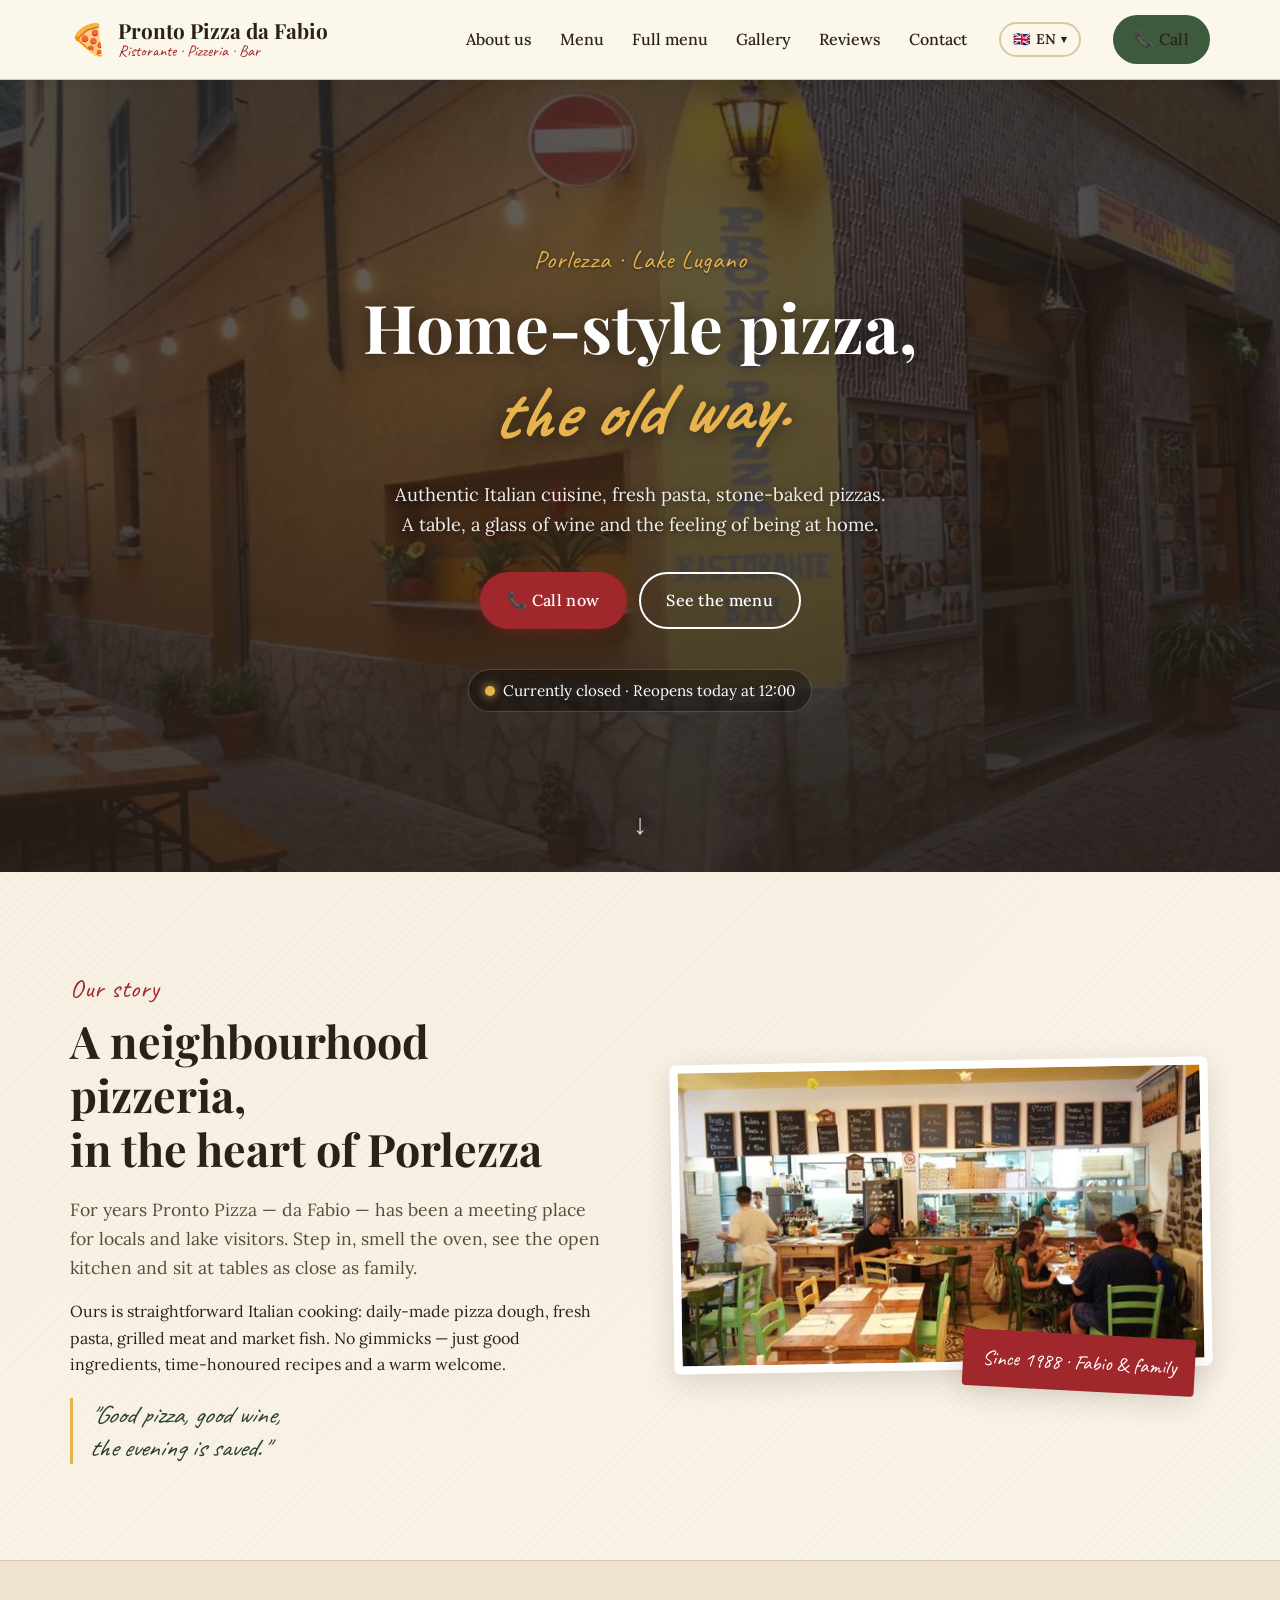
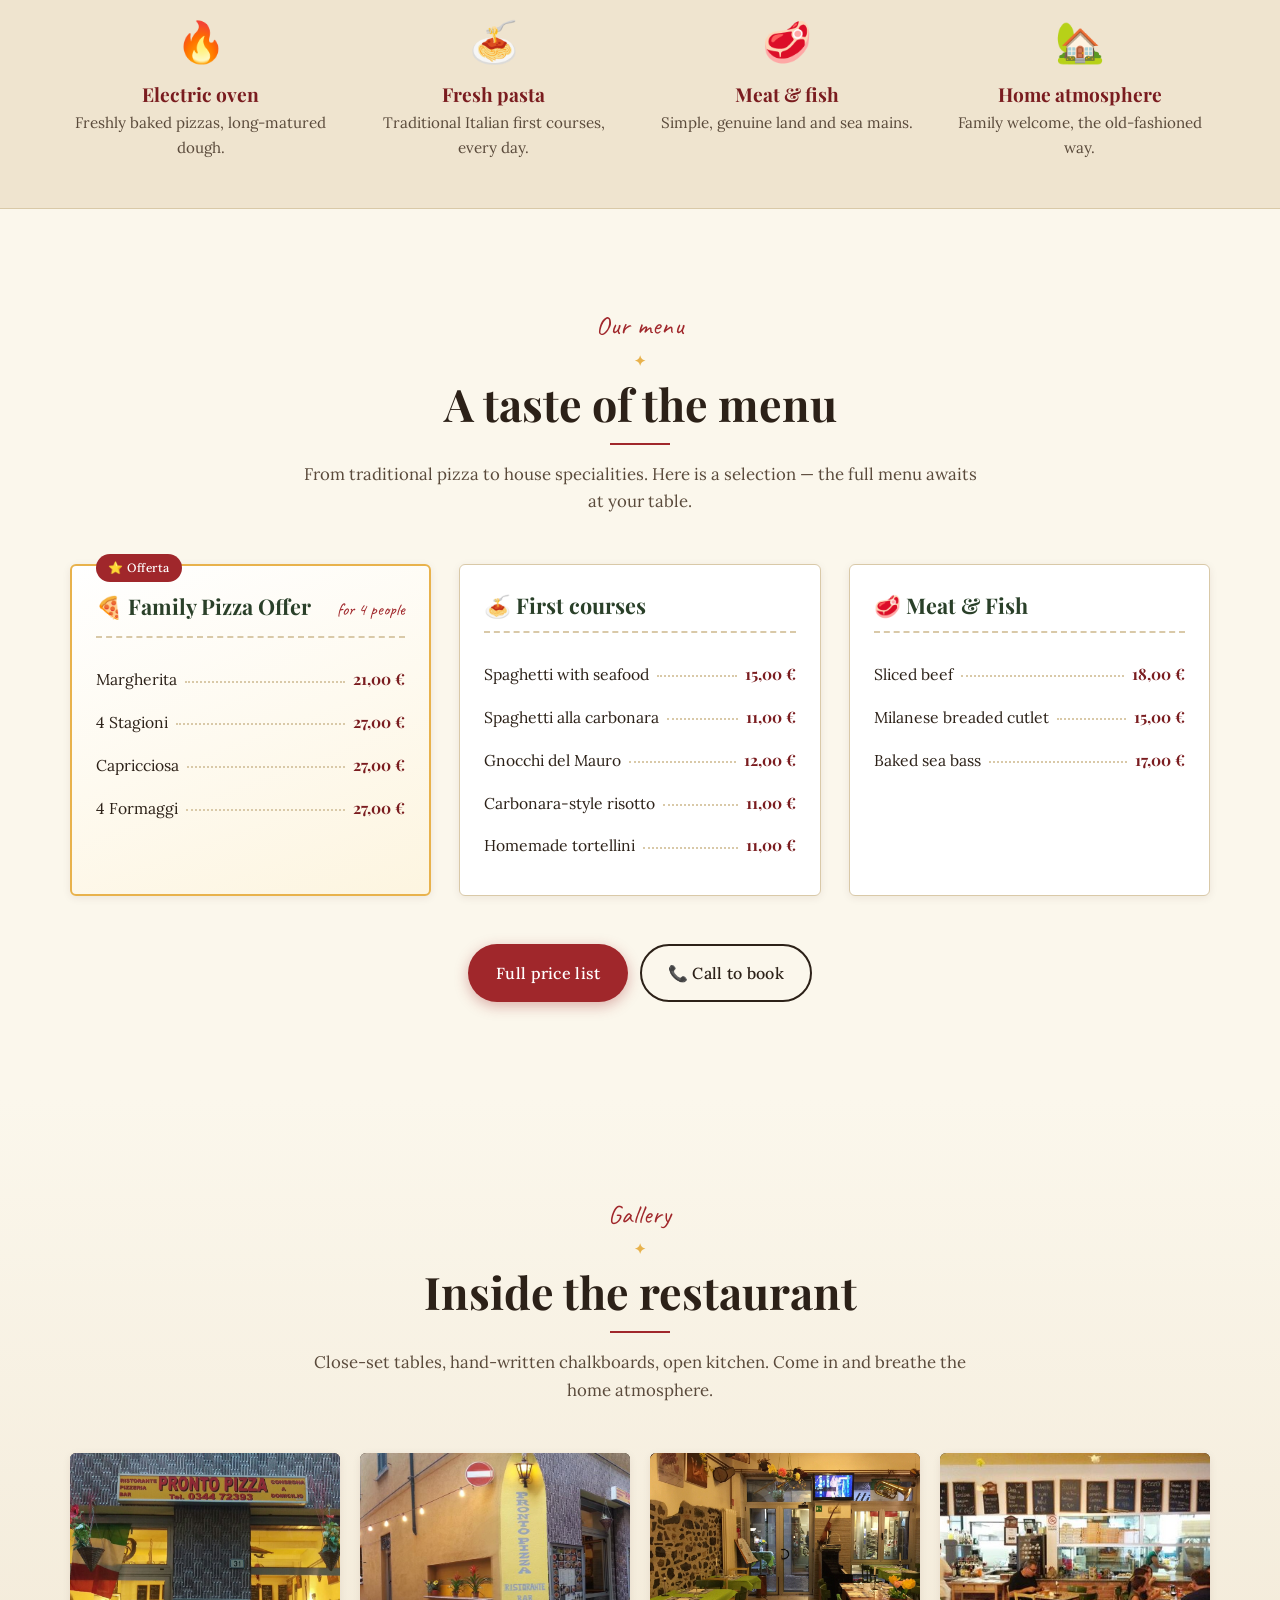
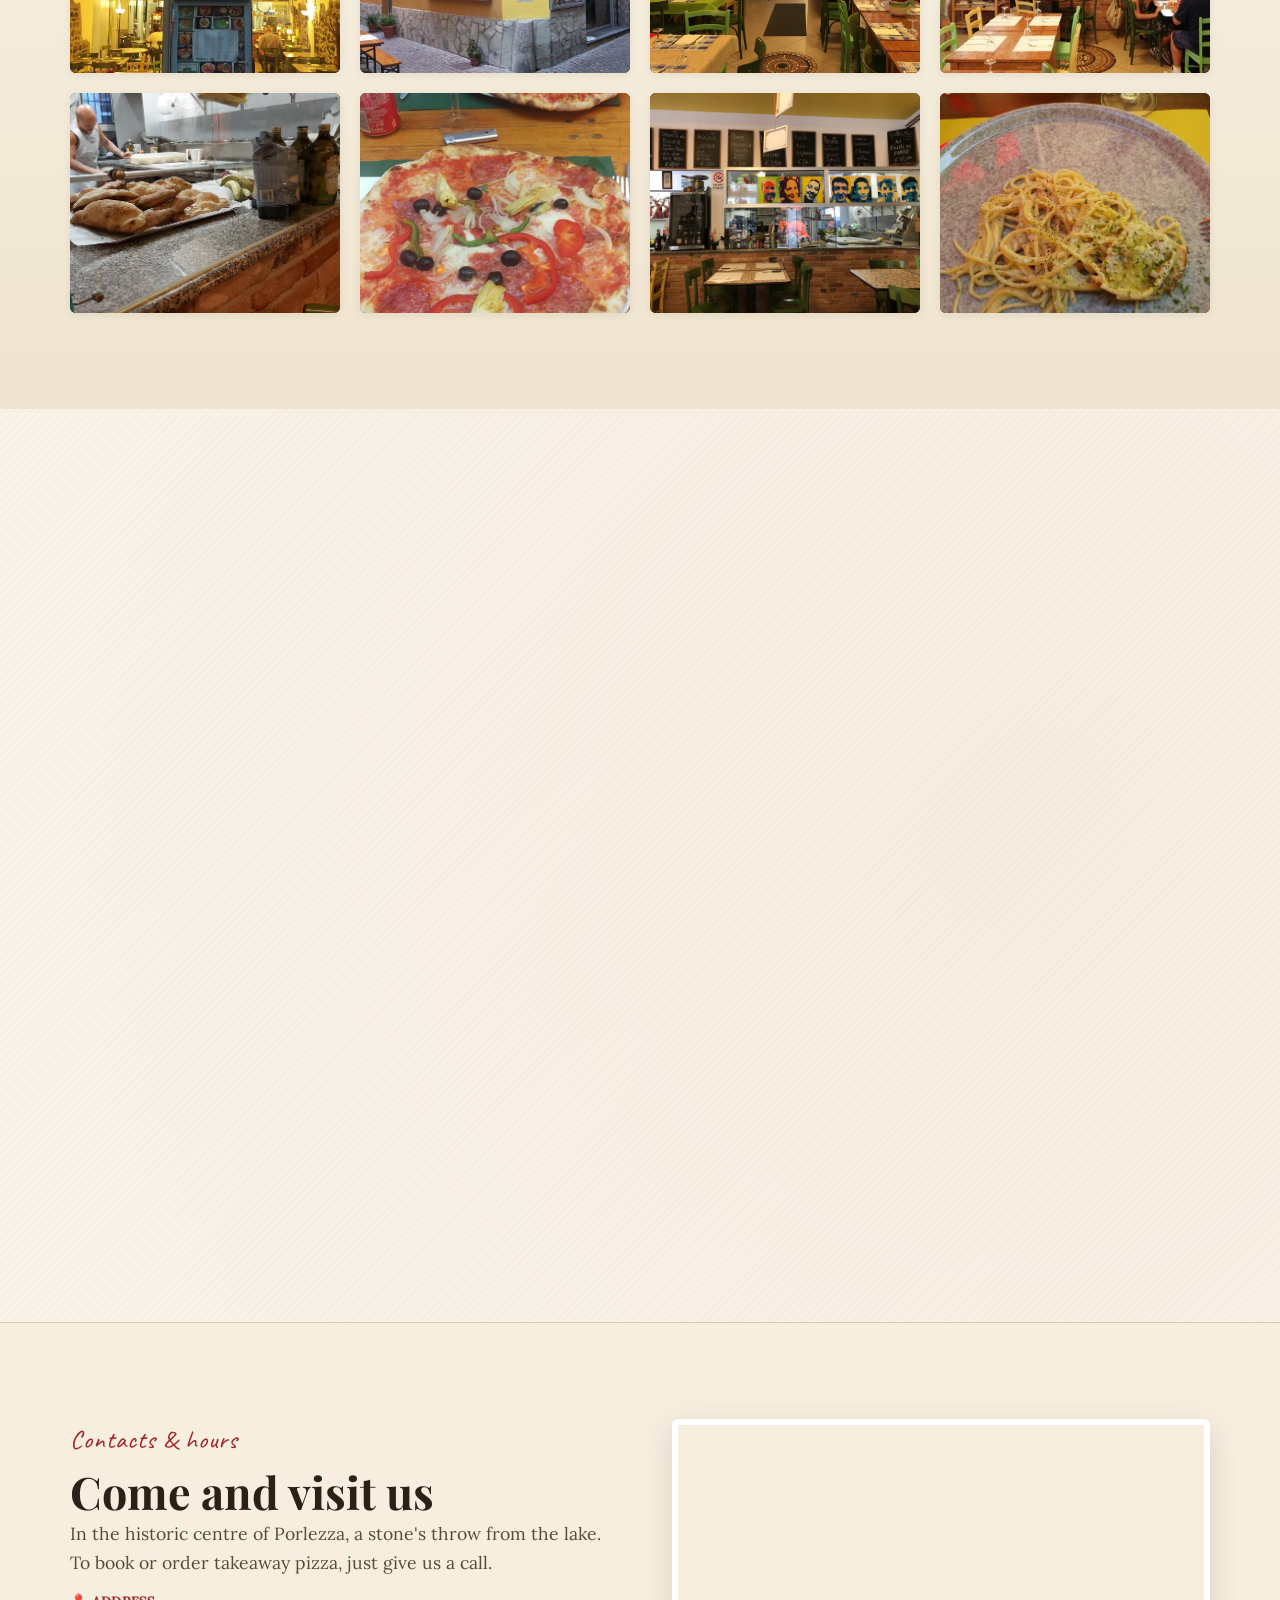
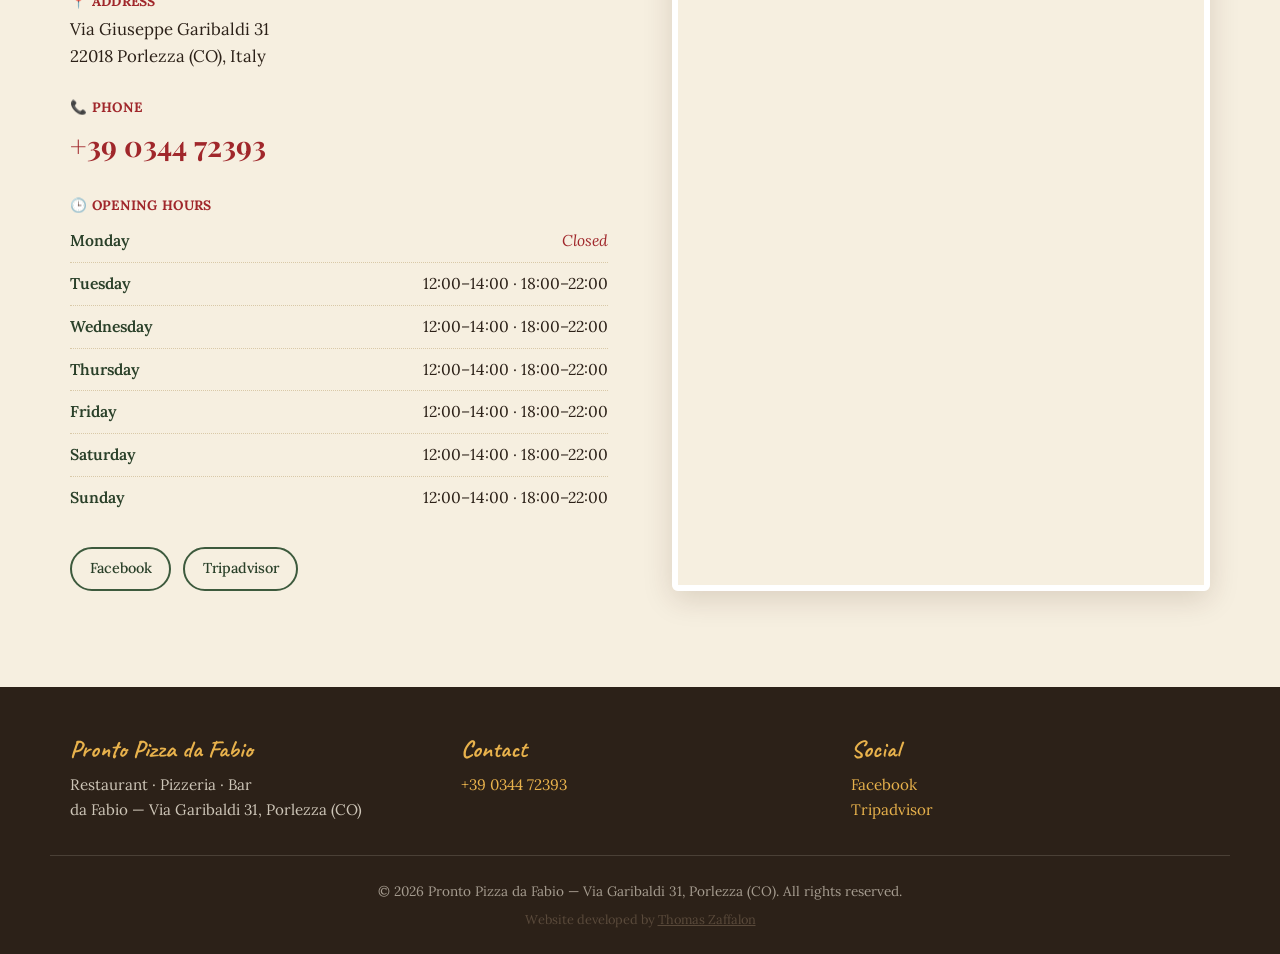
==== index.html @ 33176c9c "feat: traduzioni piatti nel preview menu della home Aggiunti data-i18n ai piatti del preview in inde" ====
<!DOCTYPE html>
<html lang="it">
<head>
    <meta charset="UTF-8">
    <meta name="viewport" content="width=device-width, initial-scale=1.0">
    <title>Pronto Pizza – Pizzeria Ristorante da Fabio | Porlezza (CO)</title>
    <meta name="description" content="Pronto Pizza a Porlezza (CO): pizzeria e ristorante italiano con pizze, pasta fresca, carne e pesce. Tradizione, sapore e un'accoglienza di casa. Chiama +39 0344 72393.">
    <meta name="keywords" content="pizzeria Porlezza, ristorante Porlezza, Pronto Pizza, pizzeria Como, pizza Porlezza, Pronto Pizza da Fabio">
    <meta name="robots" content="index, follow">
    <meta name="author" content="Pronto Pizza">

    <!-- Open Graph -->
    <meta property="og:title" content="Pronto Pizza – Pizzeria Ristorante a Porlezza">
    <meta property="og:description" content="Pizza, pasta fresca e cucina italiana autentica nel cuore di Porlezza, sul Lago di Lugano.">
    <meta property="og:image" content="https://tommyzaffa.github.io/prontopizza/img/og-image.jpg">
    <meta property="og:image:type" content="image/jpeg">
    <meta property="og:image:width" content="800">
    <meta property="og:image:height" content="800">
    <meta property="og:type" content="restaurant">
    <meta property="og:locale" content="it_IT">
    <meta property="og:url" content="https://tommyzaffa.github.io/prontopizza/">

    <!-- Fonts -->
    <link rel="preconnect" href="https://fonts.googleapis.com">
    <link rel="preconnect" href="https://fonts.gstatic.com" crossorigin>
    <link href="https://fonts.googleapis.com/css2?family=Playfair+Display:ital,wght@0,500;0,700;1,500&family=Caveat:wght@500;700&family=Lora:ital,wght@0,400;0,500;1,400&display=swap" rel="stylesheet">

    <!-- Stylesheet -->
    <link rel="stylesheet" href="css/style.css">

    <!-- Favicon -->
    <link rel="icon" type="image/png" sizes="32x32" href="img/favicon-32.png?v=2">
    <link rel="apple-touch-icon" sizes="180x180" href="img/favicon.png?v=2">

    <!-- Structured Data -->
    <script type="application/ld+json">
    {
        "@context": "https://schema.org",
        "@type": "Restaurant",
        "name": "Pronto Pizza da Fabio",
        "image": "img/esterno_1.jpg",
        "address": {
            "@type": "PostalAddress",
            "streetAddress": "Via Giuseppe Garibaldi 31",
            "addressLocality": "Porlezza",
            "addressRegion": "CO",
            "postalCode": "22018",
            "addressCountry": "IT"
        },
        "telephone": "+390344 72393",
        "servesCuisine": "Italiana, Pizzeria",
        "priceRange": "€€",
        "openingHours": [
            "Tu-Su 12:00-14:00",
            "Tu-Su 18:00-22:00"
        ]
    }
    </script>
</head>
<body>

<!-- Header -->
<header class="site-header" id="top">
    <div class="container header-inner">
        <a href="#" class="logo" aria-label="Pronto Pizza home" onclick="window.scrollTo({top:0,behavior:'smooth'});return false;">
            <span class="logo-mark">🍕</span>
            <span class="logo-text">
                <span class="logo-title">Pronto Pizza da Fabio</span>
                <span class="logo-sub">Ristorante · Pizzeria · Bar</span>
            </span>
        </a>

        <button class="nav-toggle" aria-label="Apri menu" aria-expanded="false" aria-controls="primary-nav">
            <span></span><span></span><span></span>
        </button>

        <nav class="primary-nav" id="primary-nav" aria-label="Navigazione principale">
            <ul>
                <li><a href="#chi-siamo" data-i18n="nav.about">Chi siamo</a></li>
                <li><a href="#menu" data-i18n="nav.menu">Menu</a></li>
                <li><a href="menu.html" data-i18n="nav.fullmenu">Listino completo</a></li>
                <li><a href="#galleria" data-i18n="nav.gallery">Galleria</a></li>
                <li><a href="#recensioni" data-i18n="nav.reviews">Recensioni</a></li>
                <li><a href="#contatti" data-i18n="nav.contact">Contatti</a></li>
            </ul>
            <div class="lang-switcher" data-lang-switcher>
                <button class="lang-btn" type="button" aria-haspopup="true" aria-expanded="false" aria-label="Lingua / Language">
                    <span class="lang-flag">🇮🇹</span><span class="lang-code">IT</span><span class="lang-caret">▾</span>
                </button>
                <ul class="lang-menu" role="menu">
                    <li><button type="button" data-lang="it" role="menuitem">🇮🇹 Italiano</button></li>
                    <li><button type="button" data-lang="en" role="menuitem">🇬🇧 English</button></li>
                    <li><button type="button" data-lang="de" role="menuitem">🇩🇪 Deutsch</button></li>
                    <li><button type="button" data-lang="fr" role="menuitem">🇫🇷 Français</button></li>
                </ul>
            </div>
            <a href="tel:+39034472393" class="btn btn-call nav-call"><span aria-hidden="true">📞 </span><span data-i18n="nav.call">Chiama</span></a>
        </nav>
    </div>
</header>

<!-- Hero -->
<section class="hero" aria-label="Benvenuti">
    <div class="hero-bg" role="img" aria-label="Esterno della pizzeria Pronto Pizza a Porlezza"></div>
    <div class="hero-overlay"></div>
    <div class="container hero-content">
        <p class="eyebrow" data-i18n="hero.eyebrow">Porlezza · Lago di Lugano</p>
        <h1 data-i18n-html="hero.title">La pizza di casa,<br><em>come una volta.</em></h1>
        <p class="hero-claim" data-i18n-html="hero.claim">Cucina italiana autentica, pasta fresca, pizze cotte al momento.<br>Un tavolo, un bicchiere di vino e la sensazione di essere a casa.</p>
        <div class="hero-cta">
            <a href="tel:+39034472393" class="btn btn-primary"><span aria-hidden="true">📞 </span><span data-i18n="hero.cta_call">Chiama ora</span></a>
            <a href="#menu" class="btn btn-ghost" data-i18n="hero.cta_menu">Scopri il menu</a>
        </div>
        <p class="hero-hours"><span class="dot"></span> <span data-i18n="status.open_today">Aperto oggi 12:00–14:00 · 18:00–22:00</span></p>
    </div>
    <a href="#chi-siamo" class="scroll-down" aria-label="Scorri verso il basso">↓</a>
</section>

<!-- Chi siamo -->
<section class="section about" id="chi-siamo">
    <div class="container about-grid">
        <div class="about-text">
            <p class="eyebrow" data-i18n="about.eyebrow">La nostra storia</p>
            <h2 data-i18n-html="about.title">Una pizzeria di paese,<br>nel cuore di Porlezza</h2>
            <p class="lead" data-i18n="about.lead">Da anni Pronto Pizza — da Fabio — è un punto di ritrovo per chi vive a Porlezza e per chi è di passaggio sul lago. Entri, senti il profumo del forno, vedi la cucina a vista e ti siedi ai tavoli vicini come in una casa di famiglia.</p>
            <p data-i18n="about.text">La nostra è cucina italiana schietta: pizze con impasto lavorato ogni giorno, pasta fresca, carne alla griglia, pesce del mercato. Niente effetti speciali, solo ingredienti buoni, ricette di sempre e l'accoglienza di chi ti conosce.</p>
            <p class="handwritten" data-i18n-html="about.quote">“Buona pizza, buon vino,<br>e la serata è salva.”</p>
        </div>
        <div class="about-image">
            <img src="img/interno_1.jpg" alt="Sala interna di Pronto Pizza con tavoli, quadri alle pareti e atmosfera familiare" loading="lazy">
            <div class="image-badge" data-i18n="about.badge">Dal 1988 · Fabio & famiglia</div>
        </div>
    </div>
</section>

<!-- Specialità -->
<section class="section features">
    <div class="container">
        <div class="features-grid">
            <div class="feature">
                <div class="feature-icon">🔥</div>
                <h3 data-i18n="feat.1.title">Forno elettrico</h3>
                <p data-i18n="feat.1.text">Pizze cotte al momento, impasto maturato a lungo.</p>
            </div>
            <div class="feature">
                <div class="feature-icon">🍝</div>
                <h3 data-i18n="feat.2.title">Pasta fresca</h3>
                <p data-i18n="feat.2.text">Primi piatti della tradizione italiana, ogni giorno.</p>
            </div>
            <div class="feature">
                <div class="feature-icon">🥩</div>
                <h3 data-i18n="feat.3.title">Carne & pesce</h3>
                <p data-i18n="feat.3.text">Secondi di terra e di mare, semplici e genuini.</p>
            </div>
            <div class="feature">
                <div class="feature-icon">🏡</div>
                <h3 data-i18n="feat.4.title">Aria di casa</h3>
                <p data-i18n="feat.4.text">Accoglienza familiare, come una volta.</p>
            </div>
        </div>
    </div>
</section>

<!-- Menu preview -->
<section class="section menu-section" id="menu">
    <div class="container">
        <div class="section-head">
            <p class="eyebrow" data-i18n="preview.eyebrow">Il nostro menu</p>
            <h2 data-i18n="preview.title">Un assaggio del listino</h2>
            <p class="section-sub" data-i18n="preview.sub">Dalla pizza tradizionale alle specialità della casa. Ecco una selezione — il listino completo ti aspetta al tavolo.</p>
        </div>

        <div class="menu-grid">

            <!-- Pizza Famiglia -->
            <article class="menu-card menu-card--highlight">
                <header class="menu-card-head">
                    <h3><span aria-hidden="true">🍕 </span><span data-i18n="cat.family">Offerta Pizza Famiglia</span></h3>
                    <span class="menu-tag" data-i18n="cat.family_tag">per 4 persone</span>
                </header>
                <ul class="menu-list">
                    <li><span class="dish">Margherita</span><span class="dots"></span><span class="price">21,00 €</span></li>
                    <li><span class="dish">4 Stagioni</span><span class="dots"></span><span class="price">27,00 €</span></li>
                    <li><span class="dish">Capricciosa</span><span class="dots"></span><span class="price">27,00 €</span></li>
                    <li><span class="dish">4 Formaggi</span><span class="dots"></span><span class="price">27,00 €</span></li>
                </ul>
            </article>

            <!-- Primi -->
            <article class="menu-card">
                <header class="menu-card-head">
                    <h3><span aria-hidden="true">🍝 </span><span data-i18n="cat.primi">Primi piatti</span></h3>
                </header>
                <ul class="menu-list">
                    <li><span class="dish" data-i18n="dish.spaghettimore">Spaghetti al mare</span><span class="dots"></span><span class="price">15,00 €</span></li>
                    <li><span class="dish" data-i18n="dish.spaghetticarbo">Spaghetti alla carbonara</span><span class="dots"></span><span class="price">11,00 €</span></li>
                    <li><span class="dish">Gnocchi del Mauro</span><span class="dots"></span><span class="price">12,00 €</span></li>
                    <li><span class="dish" data-i18n="dish.risottocarbonara">Risotto alla Carbonara's</span><span class="dots"></span><span class="price">11,00 €</span></li>
                    <li><span class="dish" data-i18n="dish.tortellini">Tortellini Fatti in Casa</span><span class="dots"></span><span class="price">11,00 €</span></li>
                </ul>
            </article>

            <!-- Carne & Pesce -->
            <article class="menu-card">
                <header class="menu-card-head">
                    <h3><span aria-hidden="true">🥩 </span><span data-i18n="cat.carne">Carne & Pesce</span></h3>
                </header>
                <ul class="menu-list">
                    <li><span class="dish" data-i18n="dish.tagliatasimple">Tagliata di manzo</span><span class="dots"></span><span class="price">18,00 €</span></li>
                    <li><span class="dish" data-i18n="dish.cotoletta">Cotoletta alla milanese</span><span class="dots"></span><span class="price">15,00 €</span></li>
                    <li><span class="dish" data-i18n="dish.branzino">Branzino al forno</span><span class="dots"></span><span class="price">17,00 €</span></li>
                </ul>
            </article>

        </div>

        <div class="menu-cta">
            <a href="menu.html" class="btn btn-primary" data-i18n="preview.full_btn">Vedi il listino completo</a>
            <a href="tel:+39034472393" class="btn btn-ghost"><span aria-hidden="true">📞 </span><span data-i18n="preview.call_btn">Chiama per prenotare</span></a>
        </div>
    </div>
</section>

<!-- Galleria -->
<section class="section gallery" id="galleria">
    <div class="container">
        <div class="section-head">
            <p class="eyebrow" data-i18n="gallery.eyebrow">Galleria</p>
            <h2 data-i18n="gallery.title">Dentro il locale</h2>
            <p class="section-sub" data-i18n="gallery.sub">Tavoli ravvicinati, lavagne scritte a mano, cucina a vista. Entra e respira l'aria di casa.</p>
        </div>

        <div class="gallery-grid gallery-grid--four">
            <a href="img/pronto-pizza.jpg" class="gallery-item" data-caption="La facciata del locale in Via Garibaldi">
                <img src="img/pronto-pizza.jpg" alt="Facciata di Pronto Pizza con insegna e bandiera italiana" loading="lazy">
            </a>
            <a href="img/esterno_1.jpg" class="gallery-item" data-caption="L'esterno del locale a Porlezza">
                <img src="img/esterno_1.jpg" alt="Esterno di Pronto Pizza a Porlezza" loading="lazy">
            </a>
            <a href="img/photo0jpg.jpg" class="gallery-item" data-caption="La sala con le pareti in pietra">
                <img src="img/photo0jpg.jpg" alt="Sala interna con pareti in pietra e tavoli" loading="lazy">
            </a>
            <a href="img/interno_1.jpg" class="gallery-item" data-caption="Il ristorante nel vivo della serata">
                <img src="img/interno_1.jpg" alt="Il ristorante nel vivo della serata" loading="lazy">
            </a>
            <a href="img/caption.jpg" class="gallery-item" data-caption="La cucina a vista e i calzoni appena sfornati">
                <img src="img/caption.jpg" alt="Calzoni appena sfornati in cucina" loading="lazy">
            </a>
            <a href="img/pronto-pizza-3.jpg" class="gallery-item" data-caption="Le nostre pizze cotte al momento">
                <img src="img/pronto-pizza-3.jpg" alt="Due pizze al tavolo" loading="lazy">
            </a>
            <a href="img/interno_2.jpg" class="gallery-item" data-caption="Ambiente familiare">
                <img src="img/interno_2.jpg" alt="Dettaglio dell'ambiente familiare" loading="lazy">
            </a>
            <a href="img/pronto-pizza-2.jpg" class="gallery-item" data-caption="Pasta fresca fatta in casa">
                <img src="img/pronto-pizza-2.jpg" alt="Piatto di pasta fatta in casa" loading="lazy">
            </a>
        </div>
    </div>
</section>

<!-- Recensioni -->
<section class="section reviews" id="recensioni">
    <div class="container">
        <div class="section-head">
            <p class="eyebrow">Tripadvisor</p>
            <h2 data-i18n="reviews.title">Quello che i clienti dicono di noi</h2>
            <p class="section-sub" data-i18n="reviews.sub">Leggi le recensioni di chi ci ha già visitato.</p>
        </div>

        <div class="reviews-score">
            <div class="reviews-score__badge">
                <span>3,7</span>
                <span>/&nbsp;5</span>
            </div>
            <div>
                <div class="reviews-score__stars">★★★★☆</div>
                <p class="reviews-score__label" data-i18n="reviews.rating_label">Media su Tripadvisor · 182 recensioni</p>
            </div>
        </div>

        <div class="reviews-grid">
            <div class="review-card">
                <div class="review-card__stars">★★★★★</div>
                <p class="review-card__text" data-i18n="review.1.text">"We recently tried some pizza in the area and it was one of the best we've had. The service was excellent, prices were reasonable, and the food was delicious."</p>
                <div class="review-card__meta">
                    <strong>Katarzyna</strong>
                    <span data-i18n="review.1.origin">Londra, Regno Unito · giugno 2024</span>
                </div>
            </div>
            <div class="review-card">
                <div class="review-card__stars">★★★★★</div>
                <p class="review-card__text" data-i18n="review.2.text">"Pizza eccellente specialmente la Ceresio. Fabio e moglie molto gentili. Buoni anche le altre vivande. Consiglio la bottiglia di Prosecco servito freddo. Dopopranzo Fabio suona il piano e canta. Prezzi molto contenuti."</p>
                <div class="review-card__meta">
                    <strong>Tania P.</strong>
                    <span data-i18n="review.2.origin">novembre 2022</span>
                </div>
            </div>
            <div class="review-card">
                <div class="review-card__stars">★★★★★</div>
                <p class="review-card__text" data-i18n="review.3.text">"In questo locale artistico, con strumenti appesi, pianoforte e quadri, si respira un'aria familiare. Focacce squisite, croccanti e ingredienti freschi. Ottima cottura. Esperienza assolutamente da rifare."</p>
                <div class="review-card__meta">
                    <strong>Stefano M.</strong>
                    <span data-i18n="review.3.origin">ottobre 2022</span>
                </div>
            </div>
        </div>

        <div class="reviews-cta">
            <a href="https://it.tripadvisor.ch/Restaurant_Review-g1077989-d3739338-Reviews-Ristorante_Pronto_Pizza_Da_Fabio-Porlezza_Province_of_Como_Lombardy.html" target="_blank" rel="noopener" class="btn btn-ghost" data-i18n="reviews.cta">Leggi tutte le recensioni su Tripadvisor</a>
        </div>
    </div>
</section>

<!-- Contatti -->
<section class="section contact" id="contatti">
    <div class="container contact-grid">
        <div class="contact-info">
            <p class="eyebrow" data-i18n="contact.eyebrow">Contatti & orari</p>
            <h2 data-i18n="contact.title">Vieni a trovarci</h2>
            <p class="lead" data-i18n="contact.lead">Nel centro storico di Porlezza, a due passi dal lago. Per prenotare o ordinare una pizza d'asporto, basta una telefonata.</p>

            <div class="info-block">
                <h3><span aria-hidden="true">📍 </span><span data-i18n="contact.addr">Indirizzo</span></h3>
                <p>Via Giuseppe Garibaldi 31<br>22018 Porlezza (CO), <span data-i18n="contact.italy">Italia</span></p>
            </div>

            <div class="info-block">
                <h3><span aria-hidden="true">📞 </span><span data-i18n="contact.phone">Telefono</span></h3>
                <p><a href="tel:+39034472393" class="phone-link">+39 0344 72393</a></p>
            </div>

            <div class="info-block">
                <h3><span aria-hidden="true">🕒 </span><span data-i18n="contact.hours">Orari di apertura</span></h3>
                <ul class="hours">
                    <li><span data-i18n="day.mon">Lunedì</span><span class="closed" data-i18n="day.closed">Chiuso</span></li>
                    <li><span data-i18n="day.tue">Martedì</span><span>12:00–14:00 · 18:00–22:00</span></li>
                    <li><span data-i18n="day.wed">Mercoledì</span><span>12:00–14:00 · 18:00–22:00</span></li>
                    <li><span data-i18n="day.thu">Giovedì</span><span>12:00–14:00 · 18:00–22:00</span></li>
                    <li><span data-i18n="day.fri">Venerdì</span><span>12:00–14:00 · 18:00–22:00</span></li>
                    <li><span data-i18n="day.sat">Sabato</span><span>12:00–14:00 · 18:00–22:00</span></li>
                    <li><span data-i18n="day.sun">Domenica</span><span>12:00–14:00 · 18:00–22:00</span></li>
                </ul>
            </div>

            <div class="socials">
                <a href="https://www.facebook.com/ristoranteprontopizza/?locale=it_IT" target="_blank" rel="noopener" aria-label="Facebook">Facebook</a>
                <a href="https://it.tripadvisor.ch/Restaurant_Review-g1077989-d3739338-Reviews-Ristorante_Pronto_Pizza_Da_Fabio-Porlezza_Province_of_Como_Lombardy.html" target="_blank" rel="noopener" aria-label="Tripadvisor">Tripadvisor</a>
            </div>
        </div>

        <div class="contact-map">
            <iframe
                src="https://www.google.com/maps?q=Via+Giuseppe+Garibaldi+31,+22018+Porlezza+CO&output=embed"
                width="100%"
                height="100%"
                style="border:0;"
                allowfullscreen=""
                loading="lazy"
                referrerpolicy="no-referrer-when-downgrade"
                title="Mappa Pronto Pizza, Via Garibaldi 31, Porlezza">
            </iframe>
        </div>
    </div>
</section>

<!-- Sticky call (mobile) -->
<a href="tel:+39034472393" class="sticky-call" aria-label="Chiama Pronto Pizza">
    <span>📞</span>
</a>

<!-- Footer -->
<footer class="site-footer">
    <div class="container footer-grid">
        <div class="footer-col">
            <h4>Pronto Pizza da Fabio</h4>
            <p data-i18n-html="footer.addr">Ristorante · Pizzeria · Bar<br>da Fabio — Via Garibaldi 31, Porlezza (CO)</p>
        </div>
        <div class="footer-col">
            <h4 data-i18n="footer.contact">Contatti</h4>
            <p><a href="tel:+39034472393">+39 0344 72393</a></p>
        </div>
        <div class="footer-col">
            <h4 data-i18n="footer.social">Social</h4>
            <p>
                <a href="https://www.facebook.com/ristoranteprontopizza/?locale=it_IT" target="_blank" rel="noopener">Facebook</a><br>
                <a href="https://it.tripadvisor.ch/Restaurant_Review-g1077989-d3739338-Reviews-Ristorante_Pronto_Pizza_Da_Fabio-Porlezza_Province_of_Como_Lombardy.html" target="_blank" rel="noopener">Tripadvisor</a>
            </p>
        </div>
    </div>
    <div class="container footer-bottom">
        <p>© <span id="year">2026</span> Pronto Pizza da Fabio — Via Garibaldi 31, Porlezza (CO). <span data-i18n="footer.rights">Tutti i diritti riservati.</span></p>
        <p style="margin-top:0.4rem;font-size:0.8rem;color:var(--ink-soft,#888)" data-i18n-html="footer.developed">Sito sviluppato da <a href="https://tommyzaffa.com" target="_blank" rel="noopener" style="color:inherit;text-decoration:underline">Thomas Zaffalon</a></p>
    </div>
</footer>

<!-- Lightbox -->
<div class="lightbox" id="lightbox" aria-hidden="true">
    <button class="lightbox-close" aria-label="Chiudi">×</button>
    <img src="" alt="" id="lightbox-img">
    <p class="lightbox-caption" id="lightbox-caption"></p>
</div>

<script src="js/script.js"></script>
<script src="js/i18n.js"></script>
</body>
</html>
---- css/style.css ----
/* =========================================================
   Pronto Pizza — Porlezza (CO)
   Stile caldo, rustico, pizzeria italiana
   Mobile-first
   ========================================================= */

:root {
    /* Palette calda */
    --cream: #f6efe0;
    --cream-2: #efe4cf;
    --paper: #fbf7ec;
    --ink: #2c2118;
    --ink-soft: #5a4a3b;
    --red: #a0272b;
    --red-dark: #7a1c1f;
    --green: #3d5a3d;
    --green-dark: #2a4029;
    --brown: #6b4423;
    --brown-soft: #8b6745;
    --yellow: #e8b24c;
    --line: #d9c9a8;

    /* Tipografia */
    --ff-serif: 'Playfair Display', Georgia, serif;
    --ff-hand: 'Caveat', cursive;
    --ff-body: 'Lora', Georgia, serif;

    /* Spazi */
    --radius: 6px;
    --shadow-sm: 0 2px 8px rgba(60, 30, 10, 0.08);
    --shadow: 0 8px 30px rgba(60, 30, 10, 0.15);
    --container: 1180px;
}

/* ---------- Reset ---------- */
*, *::before, *::after { box-sizing: border-box; margin: 0; padding: 0; }
html {
    scroll-behavior: smooth;
    -webkit-text-size-adjust: 100%;
    scrollbar-width: none; /* Firefox */
    -ms-overflow-style: none; /* IE/Edge */
}
html::-webkit-scrollbar { display: none; } /* Chrome/Safari */
body {
    font-family: var(--ff-body);
    color: var(--ink);
    background: var(--paper);
    line-height: 1.65;
    font-size: 16px;
    overflow-x: hidden;
    /* leggera texture "carta" */
    background-image:
        radial-gradient(circle at 20% 10%, rgba(184, 140, 80, 0.07) 0, transparent 40%),
        radial-gradient(circle at 80% 70%, rgba(160, 39, 43, 0.05) 0, transparent 45%),
        repeating-linear-gradient(135deg, rgba(107, 68, 35, 0.02) 0 2px, transparent 2px 6px);
}
img { max-width: 100%; display: block; height: auto; }
a { color: var(--red); text-decoration: none; transition: color .2s ease; }
a:hover { color: var(--red-dark); }
button { font-family: inherit; cursor: pointer; border: none; background: none; }
ul { list-style: none; }

h1, h2, h3, h4 { font-family: var(--ff-serif); font-weight: 700; color: var(--ink); line-height: 1.2; }
h1 { font-size: clamp(2.2rem, 6vw, 4.2rem); }
h2 { font-size: clamp(1.8rem, 4vw, 2.8rem); }
h3 { font-size: clamp(1.2rem, 2.5vw, 1.4rem); }

.container { width: 100%; max-width: var(--container); margin: 0 auto; padding: 0 1.25rem; }

.section { padding: 4rem 0; position: relative; }
@media (min-width: 768px) { .section { padding: 6rem 0; } }

.eyebrow {
    font-family: var(--ff-hand);
    color: var(--red);
    font-size: 1.6rem;
    letter-spacing: 1px;
    margin-bottom: .25rem;
}

.section-head { text-align: center; max-width: 680px; margin: 0 auto 3rem; }
.section-head h2 { margin-bottom: 1rem; position: relative; display: inline-block; }
.section-head h2::after {
    content: "";
    display: block;
    width: 60px;
    height: 2px;
    background: var(--red);
    margin: .75rem auto 0;
    position: relative;
}
.section-head h2::before {
    content: "✦";
    display: block;
    color: var(--yellow);
    font-size: .9rem;
    text-align: center;
    margin-bottom: .5rem;
}
.section-sub { color: var(--ink-soft); font-size: 1.05rem; }

.lead { font-size: 1.1rem; color: var(--ink-soft); margin-bottom: 1rem; }
.handwritten {
    font-family: var(--ff-hand);
    font-size: 1.6rem;
    color: var(--green-dark);
    font-style: italic;
    line-height: 1.3;
    margin-top: 1.25rem;
    padding-left: 1rem;
    border-left: 3px solid var(--yellow);
}

/* ---------- Buttons ---------- */
.btn {
    display: inline-block;
    padding: .85rem 1.6rem;
    border-radius: 40px;
    font-family: var(--ff-body);
    font-weight: 500;
    font-size: 1rem;
    letter-spacing: .3px;
    text-align: center;
    transition: all .25s ease;
    border: 2px solid transparent;
    cursor: pointer;
    white-space: nowrap;
}
.btn-primary {
    background: var(--red);
    color: #fff;
    box-shadow: 0 4px 14px rgba(160, 39, 43, 0.35);
}
.btn-primary:hover { background: var(--red-dark); color: #fff; transform: translateY(-2px); }
.btn-ghost {
    background: transparent;
    color: var(--ink);
    border-color: var(--ink);
}
.btn-ghost:hover { background: var(--ink); color: var(--paper); }
.btn-call {
    background: var(--green);
    color: #fff;
}
.btn-call:hover { background: var(--green-dark); color: #fff; }

/* ---------- Header ---------- */
.site-header {
    position: sticky;
    top: 0;
    z-index: 100;
    border-bottom: 1px solid var(--line);
    box-shadow: var(--shadow-sm);
}
.site-header::before {
    content: '';
    position: absolute;
    inset: 0;
    background: rgba(251, 247, 236, 0.96);
    backdrop-filter: blur(8px);
    -webkit-backdrop-filter: blur(8px);
    z-index: -1;
}
.header-inner {
    display: flex;
    align-items: center;
    justify-content: space-between;
    padding: .9rem 1.25rem;
    gap: 1rem;
}
.logo { display: flex; align-items: center; gap: .65rem; color: var(--ink); }
.logo:hover { color: var(--ink); }
.logo-mark { font-size: 1.9rem; }
.logo-text { display: flex; flex-direction: column; line-height: 1; }
.logo-title { font-family: var(--ff-serif); font-size: 1.3rem; font-weight: 700; }
.logo-sub { font-family: var(--ff-hand); font-size: 1rem; color: var(--red); margin-top: 2px; }

.nav-toggle {
    display: flex;
    flex-direction: column;
    justify-content: space-between;
    width: 32px;
    height: 24px;
    z-index: 110;
}
.nav-toggle span {
    display: block;
    height: 3px;
    width: 100%;
    background: var(--ink);
    border-radius: 2px;
    transition: transform .3s ease, opacity .3s ease;
}
.nav-toggle[aria-expanded="true"] span:nth-child(1) { transform: translateY(10px) rotate(45deg); }
.nav-toggle[aria-expanded="true"] span:nth-child(2) { opacity: 0; }
.nav-toggle[aria-expanded="true"] span:nth-child(3) { transform: translateY(-10px) rotate(-45deg); }

.primary-nav {
    position: fixed;
    inset: 0;
    background: #f6efe0;
    padding: 6rem 2rem 2rem;
    transform: translateX(100%);
    transition: transform .35s ease;
    display: flex;
    flex-direction: column;
    gap: 1.5rem;
    z-index: 99;
}
.primary-nav.open { transform: translateX(0); }
.primary-nav > ul { display: flex; flex-direction: column; gap: 1.25rem; }
.primary-nav a {
    font-family: var(--ff-serif);
    font-size: 1.5rem;
    color: var(--ink);
    font-weight: 500;
}
.primary-nav a:hover { color: var(--red); }
.nav-call { align-self: flex-start; margin-top: 1rem; }

@media (min-width: 900px) {
    .nav-toggle { display: none; }
    .primary-nav {
        position: static;
        transform: none;
        background: transparent;
        padding: 0;
        flex-direction: row;
        align-items: center;
        gap: 2rem;
    }
    .primary-nav > ul { flex-direction: row; gap: 1.75rem; }
    .primary-nav a { font-family: var(--ff-body); font-size: 1rem; font-weight: 500; }
    .primary-nav a:not(.nav-call) { position: relative; }
    .primary-nav a:not(.nav-call)::after {
        content: "";
        position: absolute;
        left: 0; bottom: -4px;
        width: 0; height: 2px;
        background: var(--red);
        transition: width .25s ease;
    }
    .primary-nav a:not(.nav-call):hover::after { width: 100%; }
    .nav-call { margin-top: 0; padding: .6rem 1.2rem; font-size: .95rem; }
}

/* ---------- Language Switcher ---------- */
.lang-switcher {
    position: relative;
}
.lang-btn {
    display: flex;
    align-items: center;
    gap: .3rem;
    padding: .38rem .75rem;
    border: 2px solid var(--line);
    border-radius: 30px;
    font-family: var(--ff-body);
    font-size: .88rem;
    font-weight: 600;
    color: var(--ink);
    background: transparent;
    cursor: pointer;
    transition: border-color .2s, color .2s;
    white-space: nowrap;
}
.lang-btn:hover { border-color: var(--red); color: var(--red); }
.lang-caret { font-size: .68rem; transition: transform .2s ease; display: inline-block; }
.lang-switcher.open .lang-caret { transform: rotate(180deg); }
.lang-menu {
    display: none;
    position: absolute;
    top: calc(100% + .5rem);
    right: 0;
    background: #fff;
    border: 1px solid var(--line);
    border-radius: var(--radius);
    box-shadow: var(--shadow);
    min-width: 145px;
    z-index: 200;
    overflow: hidden;
}
.lang-switcher.open .lang-menu { display: block; }
.lang-menu li { border-bottom: 1px solid var(--line); }
.lang-menu li:last-child { border-bottom: none; }
.lang-menu button {
    width: 100%;
    padding: .55rem 1rem;
    text-align: left;
    font-family: var(--ff-body);
    font-size: .88rem;
    color: var(--ink);
    transition: background .15s;
}
.lang-menu button:hover { background: var(--cream); }
.lang-menu button[data-active] {
    font-weight: 700;
    color: var(--red);
    background: var(--cream-2);
}
@media (max-width: 899px) {
    .lang-switcher { align-self: flex-start; }
    .lang-menu {
        position: static;
        box-shadow: var(--shadow-sm);
        margin-top: .5rem;
        border: 1px solid var(--line);
    }
}

/* ---------- Hero ---------- */
.hero {
    position: relative;
    min-height: 88vh;
    display: flex;
    align-items: center;
    color: #fff;
    overflow: hidden;
    text-align: center;
}
.hero-bg {
    position: absolute; inset: 0;
    background: url('../img/esterno_1.jpg') center/cover no-repeat;
    filter: brightness(0.7) saturate(1.1);
    transform: scale(1.05);
}
.hero-overlay {
    position: absolute; inset: 0;
    background:
        linear-gradient(180deg, rgba(44, 33, 24, 0.5) 0%, rgba(44, 33, 24, 0.75) 100%),
        radial-gradient(ellipse at center, transparent 30%, rgba(0,0,0,0.4) 100%);
}
.hero-content {
    position: relative;
    z-index: 2;
    padding: 5rem 1.25rem;
    max-width: 860px;
}
.hero .eyebrow {
    color: var(--yellow);
    text-shadow: 0 1px 3px rgba(0,0,0,0.5);
}
.hero h1 {
    color: #fff;
    text-shadow: 0 2px 20px rgba(0, 0, 0, 0.5);
    margin-bottom: 1.5rem;
}
.hero h1 em {
    font-style: italic;
    color: var(--yellow);
    font-family: var(--ff-hand);
    font-size: 1.1em;
    display: inline-block;
    transform: rotate(-2deg);
}
.hero-claim {
    font-size: 1.15rem;
    max-width: 620px;
    margin: 0 auto 2rem;
    color: rgba(255,255,255,0.92);
    text-shadow: 0 1px 6px rgba(0,0,0,0.5);
}
.hero-cta { display: flex; flex-wrap: wrap; justify-content: center; gap: .75rem; margin-bottom: 2.5rem; }
.hero-cta .btn-ghost { color: #fff; border-color: #fff; }
.hero-cta .btn-ghost:hover { background: #fff; color: var(--ink); }
.hero-hours {
    display: inline-flex;
    align-items: center;
    gap: .5rem;
    background: rgba(0,0,0,0.35);
    padding: .5rem 1rem;
    border-radius: 30px;
    font-size: .95rem;
    border: 1px solid rgba(255,255,255,0.2);
}
.hero-hours .dot {
    width: 10px; height: 10px; border-radius: 50%;
    background: #7bc47f;
    box-shadow: 0 0 10px #7bc47f;
    animation: pulse 1.8s infinite;
}
@keyframes pulse {
    0%, 100% { opacity: 1; }
    50% { opacity: .5; }
}
.scroll-down {
    position: absolute;
    bottom: 1.5rem; left: 50%;
    transform: translateX(-50%);
    color: #fff;
    font-size: 1.8rem;
    z-index: 3;
    animation: bounce 2s infinite;
    opacity: .8;
}
@keyframes bounce {
    0%, 100% { transform: translate(-50%, 0); }
    50% { transform: translate(-50%, 10px); }
}

/* ---------- About ---------- */
.about-grid {
    display: grid;
    gap: 3rem;
    align-items: center;
}
@media (min-width: 900px) {
    .about-grid { grid-template-columns: 1fr 1fr; gap: 4rem; }
}
.about-text h2 { margin-bottom: 1.25rem; }
.about-image { position: relative; }
.about-image img {
    border-radius: var(--radius);
    box-shadow: var(--shadow);
    border: 8px solid #fff;
    transform: rotate(-1deg);
    transition: transform .4s ease;
}
.about-image:hover img { transform: rotate(0); }
.image-badge {
    position: absolute;
    bottom: -20px; right: 15px;
    background: var(--red);
    color: #fff;
    padding: .7rem 1.2rem;
    border-radius: 4px;
    font-family: var(--ff-hand);
    font-size: 1.3rem;
    transform: rotate(3deg);
    box-shadow: var(--shadow);
}

/* ---------- Features ---------- */
.features {
    background: var(--cream-2);
    border-top: 1px solid var(--line);
    border-bottom: 1px solid var(--line);
    padding: 3rem 0;
}
.features-grid {
    display: grid;
    gap: 2rem;
    grid-template-columns: 1fr 1fr;
    text-align: center;
}
@media (min-width: 768px) {
    .features-grid { grid-template-columns: repeat(4, 1fr); }
}
.feature-icon { font-size: 2.5rem; margin-bottom: .5rem; }
.feature h3 { font-size: 1.2rem; margin-bottom: .25rem; color: var(--red-dark); }
.feature p { color: var(--ink-soft); font-size: .95rem; }

/* ---------- Menu cards ---------- */
.menu-section { background: var(--paper); }
.menu-grid {
    display: grid;
    gap: 1.75rem;
    grid-template-columns: 1fr;
}
@media (min-width: 768px) { .menu-grid { grid-template-columns: 1fr 1fr; } }
@media (min-width: 1024px) { .menu-grid { grid-template-columns: repeat(3, 1fr); } }

.menu-card {
    background: #fff;
    padding: 1.75rem 1.5rem;
    border-radius: var(--radius);
    box-shadow: var(--shadow-sm);
    border: 1px solid var(--line);
    position: relative;
    transition: transform .3s ease, box-shadow .3s ease;
}
.menu-card:hover { transform: translateY(-4px); box-shadow: var(--shadow); }
.menu-card--highlight {
    background: linear-gradient(160deg, #fff 0%, #fdf5e0 100%);
    border: 2px solid var(--yellow);
}
.menu-card--highlight::before {
    content: "⭐ Offerta";
    position: absolute;
    top: -12px; left: 1.5rem;
    background: var(--red);
    color: #fff;
    padding: .25rem .75rem;
    border-radius: 20px;
    font-size: .75rem;
    font-weight: 500;
    letter-spacing: .5px;
}
.menu-card-head {
    display: flex;
    justify-content: space-between;
    align-items: baseline;
    flex-wrap: wrap;
    gap: .5rem;
    margin-bottom: 1.25rem;
    padding-bottom: .75rem;
    border-bottom: 2px dashed var(--line);
}
.menu-card-head h3 { color: var(--green-dark); font-size: 1.35rem; }
.menu-tag {
    font-family: var(--ff-hand);
    font-size: 1.1rem;
    color: var(--red);
}
.menu-list li {
    display: flex;
    align-items: baseline;
    gap: .5rem;
    padding: .5rem 0;
    font-size: .98rem;
}
.menu-list .dish { color: var(--ink); flex-shrink: 1; }
.menu-list .dots {
    flex: 1;
    border-bottom: 2px dotted var(--line);
    min-width: 15px;
    align-self: center;
    height: .4em;
}
.menu-list .price {
    font-weight: 700;
    color: var(--red-dark);
    white-space: nowrap;
    font-family: var(--ff-serif);
}

.menu-cta {
    text-align: center;
    margin-top: 3rem;
    display: flex;
    flex-wrap: wrap;
    gap: .75rem;
    justify-content: center;
}

/* ---------- Gallery ---------- */
.gallery {
    background: linear-gradient(180deg, var(--paper) 0%, var(--cream-2) 100%);
}
.gallery-grid {
    display: grid;
    gap: 1rem;
    grid-template-columns: repeat(2, 1fr);
    grid-auto-rows: 180px;
}
@media (min-width: 768px) {
    .gallery-grid {
        grid-template-columns: repeat(4, 1fr);
        grid-auto-rows: 220px;
        gap: 1.25rem;
    }
}
.gallery-item {
    display: block;
    overflow: hidden;
    border-radius: var(--radius);
    position: relative;
    box-shadow: var(--shadow-sm);
    cursor: zoom-in;
    background: var(--ink);
}
.gallery-item img {
    width: 100%;
    height: 100%;
    object-fit: cover;
    transition: transform .6s ease, filter .3s ease;
}
.gallery-item::after {
    content: "🔍";
    position: absolute;
    top: 50%; left: 50%;
    transform: translate(-50%, -50%) scale(0.8);
    color: #fff;
    font-size: 1.5rem;
    background: rgba(160, 39, 43, 0.9);
    width: 45px; height: 45px;
    border-radius: 50%;
    display: flex;
    align-items: center;
    justify-content: center;
    opacity: 0;
    transition: opacity .3s ease, transform .3s ease;
}
.gallery-item:hover img { transform: scale(1.08); filter: brightness(.7); }
.gallery-item:hover::after { opacity: 1; transform: translate(-50%, -50%) scale(1); }
.gallery-item--tall { grid-row: span 2; }
.gallery-item--wide { grid-column: span 2; }
@media (max-width: 767px) {
    .gallery-item--tall { grid-row: span 1; }
}

/* Griglia perfetta 2x4 mobile / 4x2 desktop — 8 immagini senza buchi */
.gallery-grid--four {
    grid-template-columns: repeat(2, 1fr);
    grid-auto-rows: 180px;
}
@media (min-width: 768px) {
    .gallery-grid--four {
        grid-template-columns: repeat(4, 1fr);
        grid-auto-rows: 220px;
    }
}

/* ---------- Reviews ---------- */
.reviews { background: var(--white, #fff); }
.reviews-score {
    display: flex;
    align-items: center;
    justify-content: center;
    gap: 1rem;
    margin-bottom: 2.5rem;
    flex-wrap: wrap;
}
.reviews-score__badge {
    display: flex;
    align-items: center;
    gap: 0.5rem;
    background: #00af87;
    color: #fff;
    border-radius: 8px;
    padding: 0.5rem 1rem;
    font-size: 1.5rem;
    font-weight: 700;
    line-height: 1;
}
.reviews-score__label {
    font-size: 0.95rem;
    color: var(--ink-soft, #666);
}
.reviews-score__stars { font-size: 1.3rem; letter-spacing: 1px; }
.reviews-grid {
    display: grid;
    gap: 1.5rem;
}
@media (min-width: 768px) {
    .reviews-grid { grid-template-columns: repeat(3, 1fr); }
}
.review-card {
    background: var(--cream, #faf8f3);
    border: 1px solid var(--line, #e8e0d0);
    border-radius: 12px;
    padding: 1.5rem;
    display: flex;
    flex-direction: column;
    gap: 0.75rem;
}
.review-card__stars { font-size: 1rem; color: #f5a623; }
.review-card__text {
    font-size: 0.95rem;
    line-height: 1.6;
    color: var(--ink, #2a2018);
    flex: 1;
}
.review-card__meta {
    font-size: 0.8rem;
    color: var(--ink-soft, #888);
    border-top: 1px solid var(--line, #e8e0d0);
    padding-top: 0.75rem;
}
.review-card__meta strong { display: block; color: var(--ink, #2a2018); }
.reviews-cta {
    text-align: center;
    margin-top: 2rem;
}

/* ---------- Contact ---------- */
.contact { background: var(--cream); border-top: 1px solid var(--line); }
.contact-grid {
    display: grid;
    gap: 3rem;
}
@media (min-width: 900px) {
    .contact-grid { grid-template-columns: 1fr 1fr; gap: 4rem; }
}
.info-block { margin-bottom: 1.75rem; }
.info-block h3 {
    color: var(--red);
    font-size: 1.1rem;
    margin-bottom: .4rem;
    font-family: var(--ff-body);
    font-weight: 700;
    letter-spacing: .3px;
    text-transform: uppercase;
    font-size: .85rem;
}
.info-block p { font-size: 1.05rem; color: var(--ink); }
.phone-link {
    font-family: var(--ff-serif);
    font-size: 1.8rem;
    font-weight: 700;
    color: var(--red);
}
.phone-link:hover { color: var(--red-dark); }

.hours li {
    display: flex;
    justify-content: space-between;
    gap: 1rem;
    padding: .5rem 0;
    border-bottom: 1px dotted var(--line);
    font-size: .98rem;
}
.hours li:last-child { border-bottom: none; }
.hours li > span:first-child { font-weight: 600; color: var(--green-dark); }
.hours .closed { color: var(--red); font-style: italic; }

.socials {
    display: flex;
    flex-wrap: wrap;
    gap: .75rem;
    margin-top: 1.5rem;
}
.socials a {
    display: inline-block;
    padding: .5rem 1.1rem;
    border: 2px solid var(--green);
    color: var(--green-dark);
    border-radius: 30px;
    font-weight: 500;
    font-size: .9rem;
    transition: all .25s ease;
}
.socials a:hover { background: var(--green); color: #fff; }

.contact-map {
    border-radius: var(--radius);
    overflow: hidden;
    box-shadow: var(--shadow);
    min-height: 400px;
    border: 6px solid #fff;
}

/* ---------- Sticky call (mobile) ---------- */
.sticky-call {
    position: fixed;
    bottom: 1.2rem;
    right: 1.2rem;
    width: 58px;
    height: 58px;
    background: var(--green);
    color: #fff;
    border-radius: 50%;
    display: flex;
    align-items: center;
    justify-content: center;
    font-size: 1.6rem;
    box-shadow: 0 6px 20px rgba(61, 90, 61, 0.5);
    z-index: 90;
    transition: transform .25s ease;
    animation: callPulse 2s infinite;
}
.sticky-call:hover { color: #fff; transform: scale(1.1); }
@keyframes callPulse {
    0%, 100% { box-shadow: 0 6px 20px rgba(61, 90, 61, 0.5); }
    50% { box-shadow: 0 6px 30px rgba(61, 90, 61, 0.8), 0 0 0 10px rgba(61, 90, 61, 0.1); }
}
@media (min-width: 900px) { .sticky-call { display: none; } }

/* ---------- Footer ---------- */
.site-footer {
    background: var(--ink);
    color: var(--cream);
    padding: 3rem 0 1.5rem;
}
.site-footer a { color: var(--yellow); }
.site-footer a:hover { color: #fff; }
.footer-grid {
    display: grid;
    gap: 2rem;
    grid-template-columns: 1fr;
    margin-bottom: 2rem;
}
@media (min-width: 700px) {
    .footer-grid { grid-template-columns: repeat(3, 1fr); }
}
.footer-col h4 {
    color: var(--yellow);
    font-family: var(--ff-hand);
    font-size: 1.5rem;
    margin-bottom: .5rem;
}
.footer-col p { font-size: .95rem; color: rgba(246, 239, 224, 0.8); line-height: 1.7; }
.footer-bottom {
    padding-top: 1.5rem;
    border-top: 1px solid rgba(246, 239, 224, 0.15);
    text-align: center;
    font-size: .85rem;
    color: rgba(246, 239, 224, 0.6);
}

/* ---------- Lightbox ---------- */
.lightbox {
    position: fixed;
    inset: 0;
    background: rgba(20, 14, 8, 0.95);
    z-index: 200;
    display: none;
    align-items: center;
    justify-content: center;
    padding: 2rem;
    flex-direction: column;
}
.lightbox.open { display: flex; }
.lightbox img {
    max-width: 95vw;
    max-height: 85vh;
    border-radius: var(--radius);
    box-shadow: 0 10px 40px rgba(0,0,0,0.6);
    border: 6px solid #fff;
}
.lightbox-caption {
    color: var(--cream);
    font-family: var(--ff-hand);
    font-size: 1.3rem;
    margin-top: 1rem;
    text-align: center;
}
.lightbox-close {
    position: absolute;
    top: 1rem; right: 1.5rem;
    color: #fff;
    font-size: 2.5rem;
    line-height: 1;
    width: 50px; height: 50px;
    background: rgba(255,255,255,0.1);
    border-radius: 50%;
    display: flex;
    align-items: center;
    justify-content: center;
    transition: background .2s;
}
.lightbox-close:hover { background: rgba(255,255,255,0.2); }

/* ---------- Menu page specifics ---------- */
.page-hero {
    background: linear-gradient(rgba(44, 33, 24, 0.7), rgba(44, 33, 24, 0.7)), url('../img/interno_2.jpg') center/cover;
    color: #fff;
    text-align: center;
    padding: 5rem 1.25rem 4rem;
    margin-top: 0;
}
.page-hero h1 { color: #fff; font-size: clamp(2rem, 5vw, 3.5rem); margin-bottom: .75rem; }
.page-hero .eyebrow { color: var(--yellow); }
.page-hero p { max-width: 620px; margin: 0 auto; color: rgba(255,255,255,0.9); }

.menu-full { padding: 4rem 0; }
.menu-category {
    margin-bottom: 3rem;
    background: #fff;
    padding: 2rem 1.75rem;
    border-radius: var(--radius);
    box-shadow: var(--shadow-sm);
    border-left: 5px solid var(--red);
}
.menu-category h2 {
    color: var(--green-dark);
    margin-bottom: .25rem;
    display: flex;
    align-items: center;
    gap: .5rem;
}
.menu-category .cat-note {
    font-family: var(--ff-hand);
    color: var(--red);
    font-size: 1.25rem;
    margin-bottom: 1.25rem;
    display: block;
}
.menu-category .menu-list li { padding: .65rem 0; }
.menu-category .menu-list li + li { border-top: 1px dotted var(--line); }
.menu-back {
    display: inline-flex;
    align-items: center;
    gap: .4rem;
    margin-bottom: 2rem;
    color: var(--ink-soft);
    font-weight: 500;
}
.menu-back:hover { color: var(--red); }

/* Descrizione ingredienti inline (usata nella sezione pizze) */
.pizza-base {
    font-family: var(--ff-hand);
    color: var(--red);
    font-size: 1.2rem;
    margin-bottom: 1.25rem;
    display: block;
}
.menu-list .dish .desc {
    color: var(--ink-soft);
    font-size: .88rem;
    font-style: italic;
}
.menu-list-highlight {
    background: linear-gradient(90deg, rgba(232, 178, 76, 0.18) 0%, transparent 100%);
    padding-left: .75rem !important;
    border-left: 3px solid var(--yellow);
}
.pizza-badge {
    display: inline-block;
    background: var(--red);
    color: #fff;
    font-family: var(--ff-body);
    font-size: .7rem;
    padding: 2px 8px;
    border-radius: 20px;
    letter-spacing: .5px;
    text-transform: uppercase;
    margin-left: .4rem;
    vertical-align: middle;
    font-weight: 500;
}

/* ---------- Accessibility ---------- */
@media (prefers-reduced-motion: reduce) {
    *, *::before, *::after {
        animation-duration: 0.01ms !important;
        transition-duration: 0.01ms !important;
    }
    html { scroll-behavior: auto; }
}

:focus-visible {
    outline: 3px solid var(--yellow);
    outline-offset: 2px;
    border-radius: 2px;
}
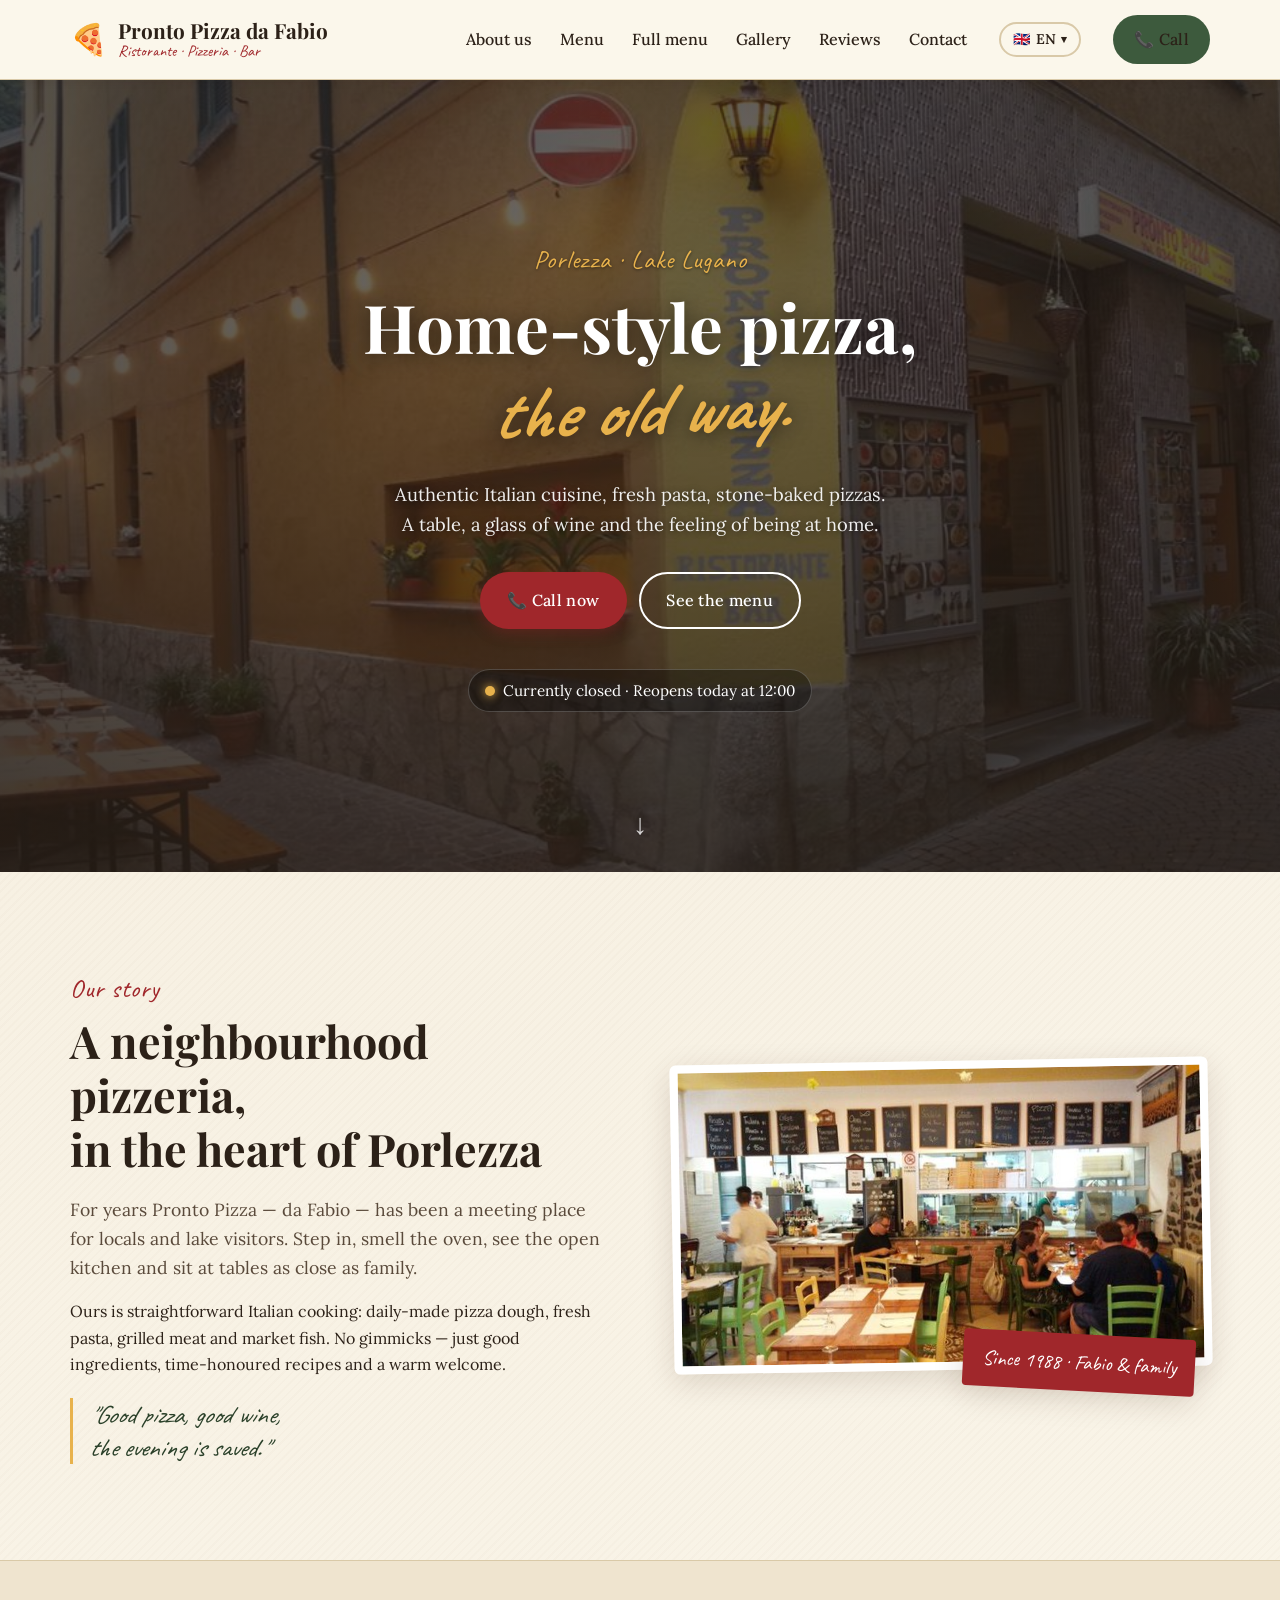
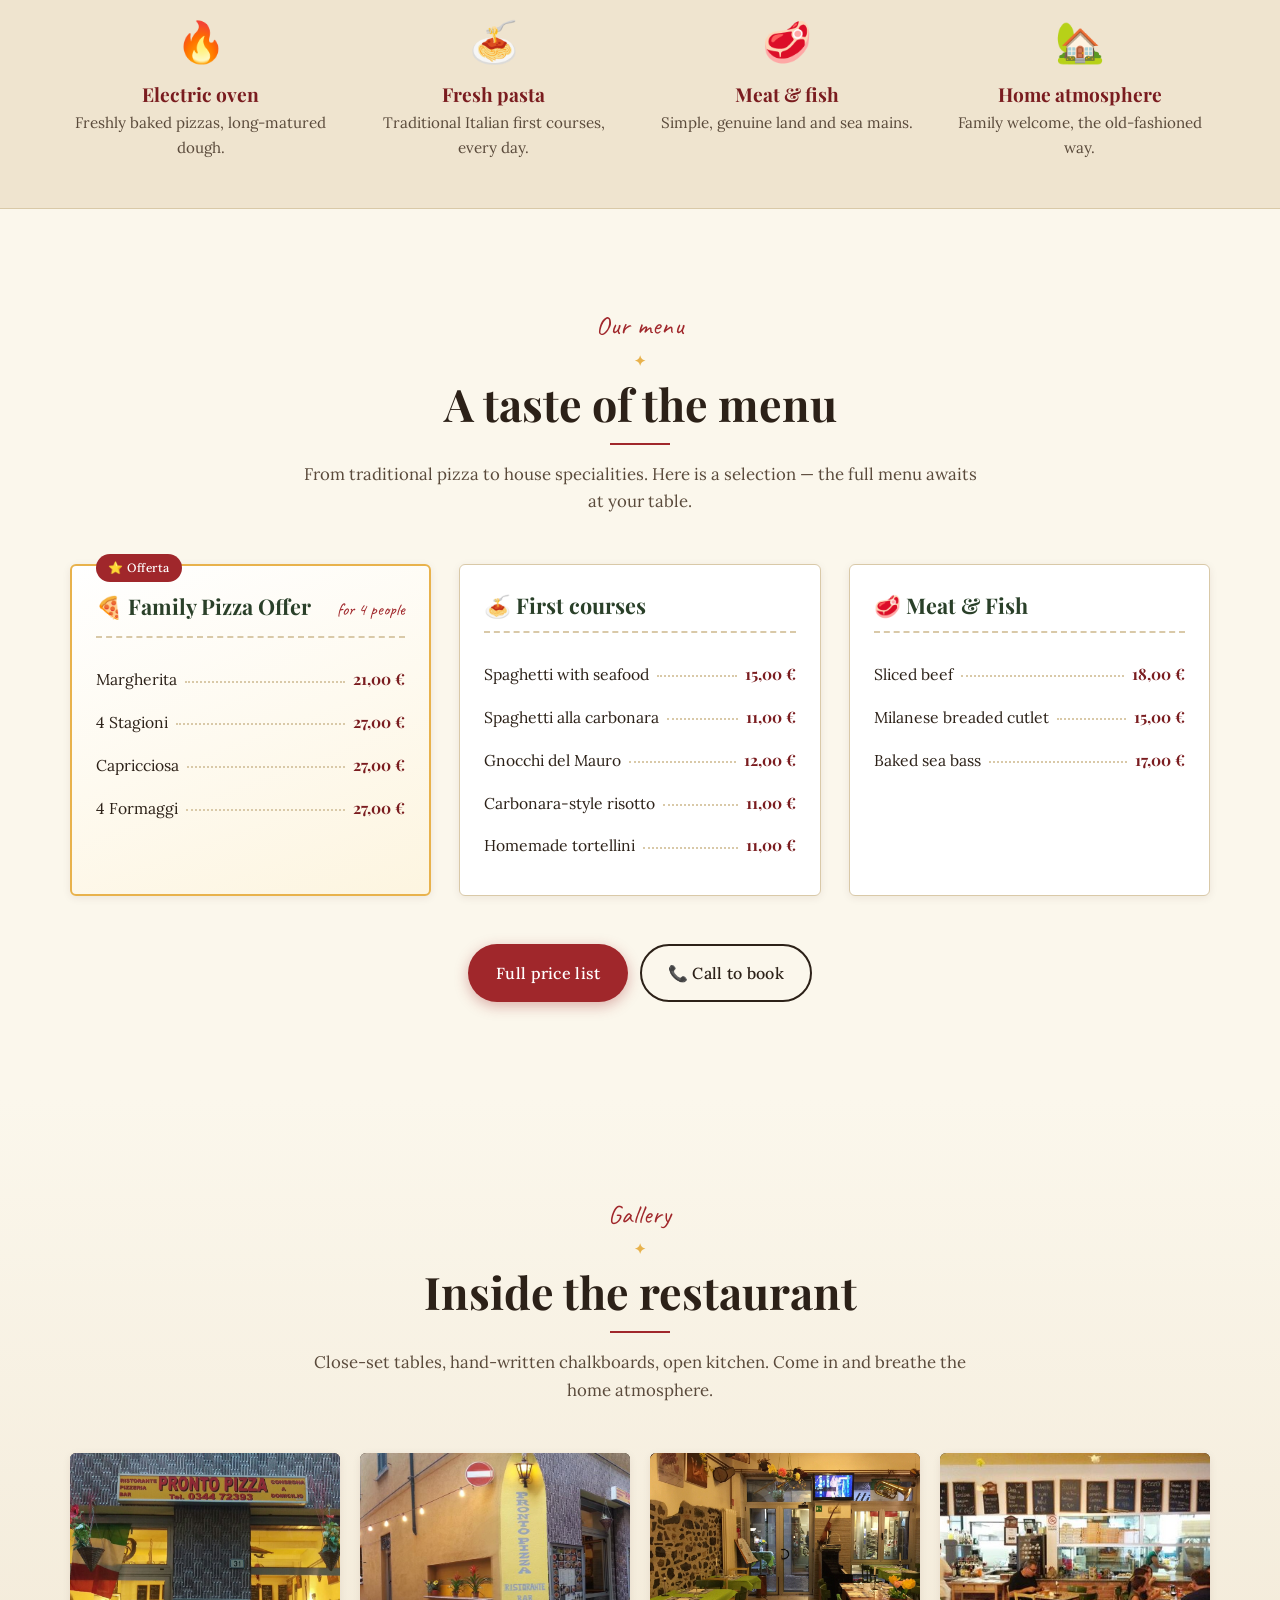
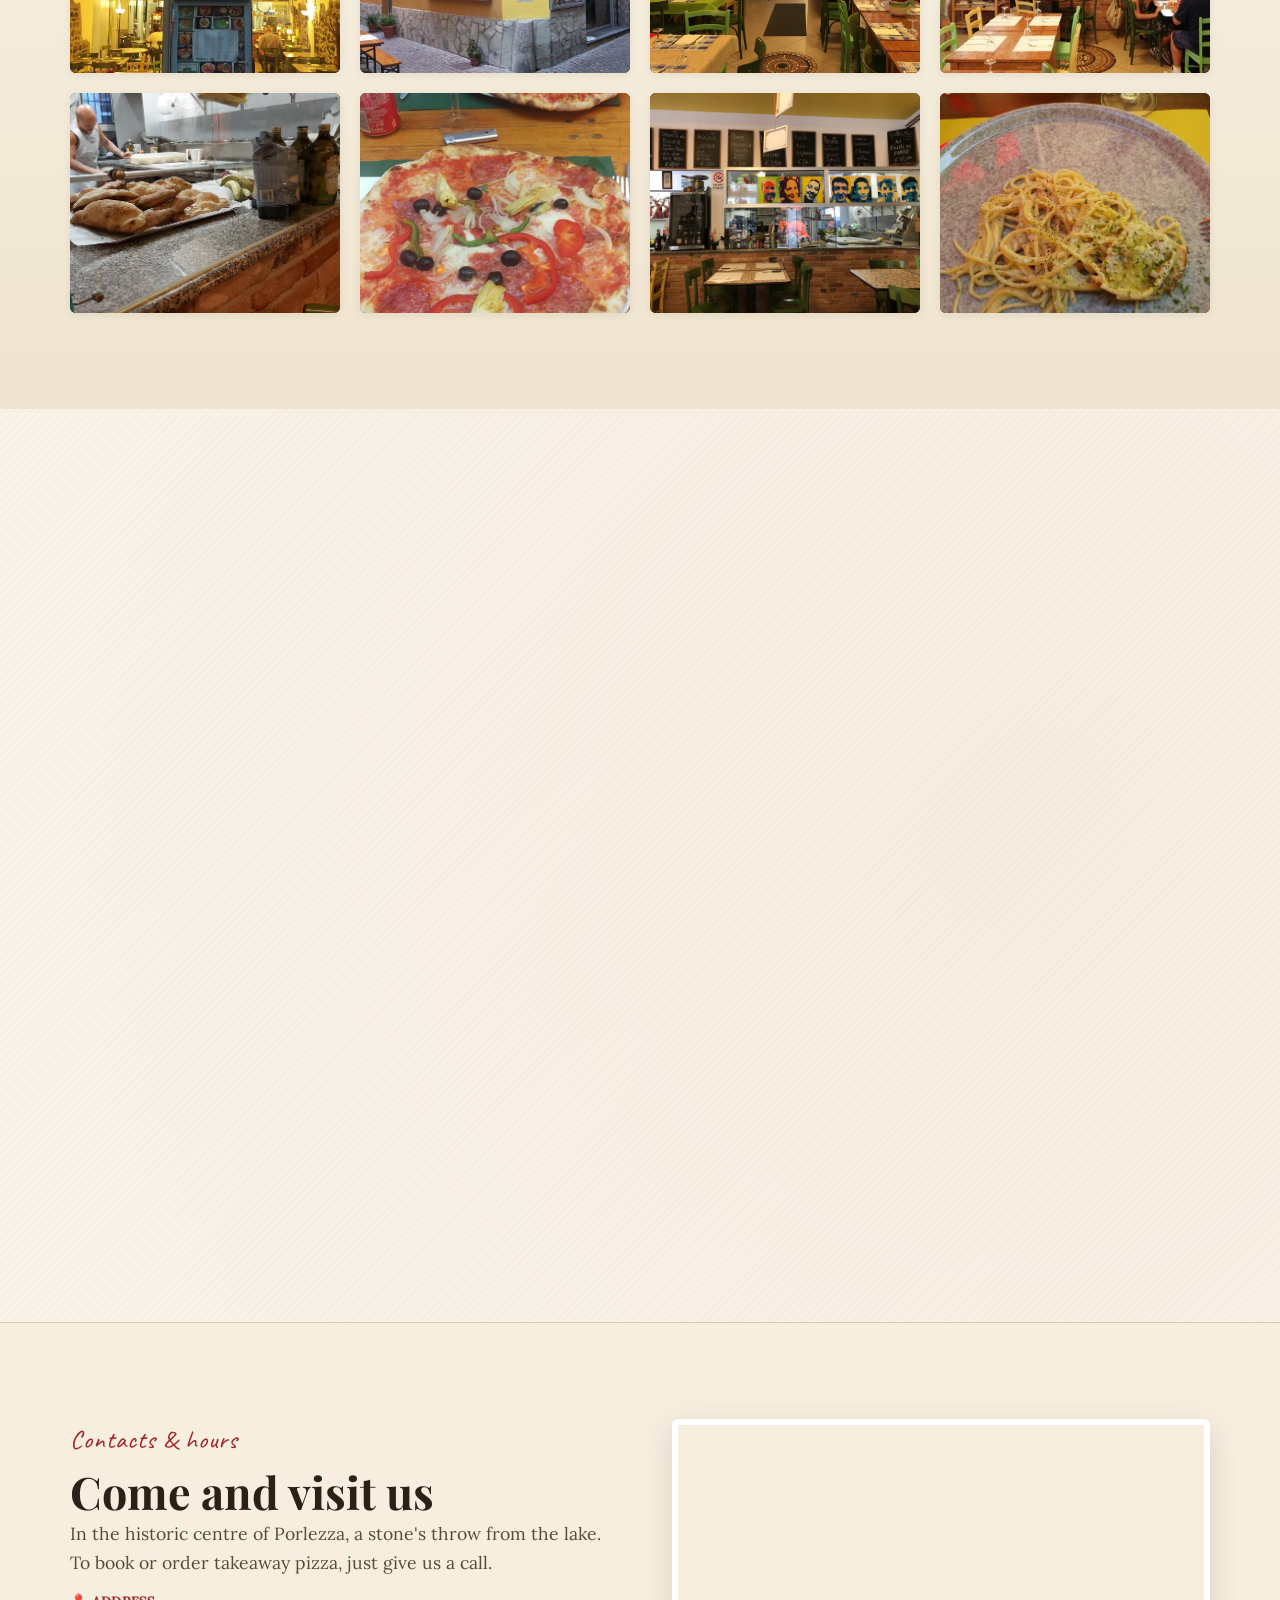
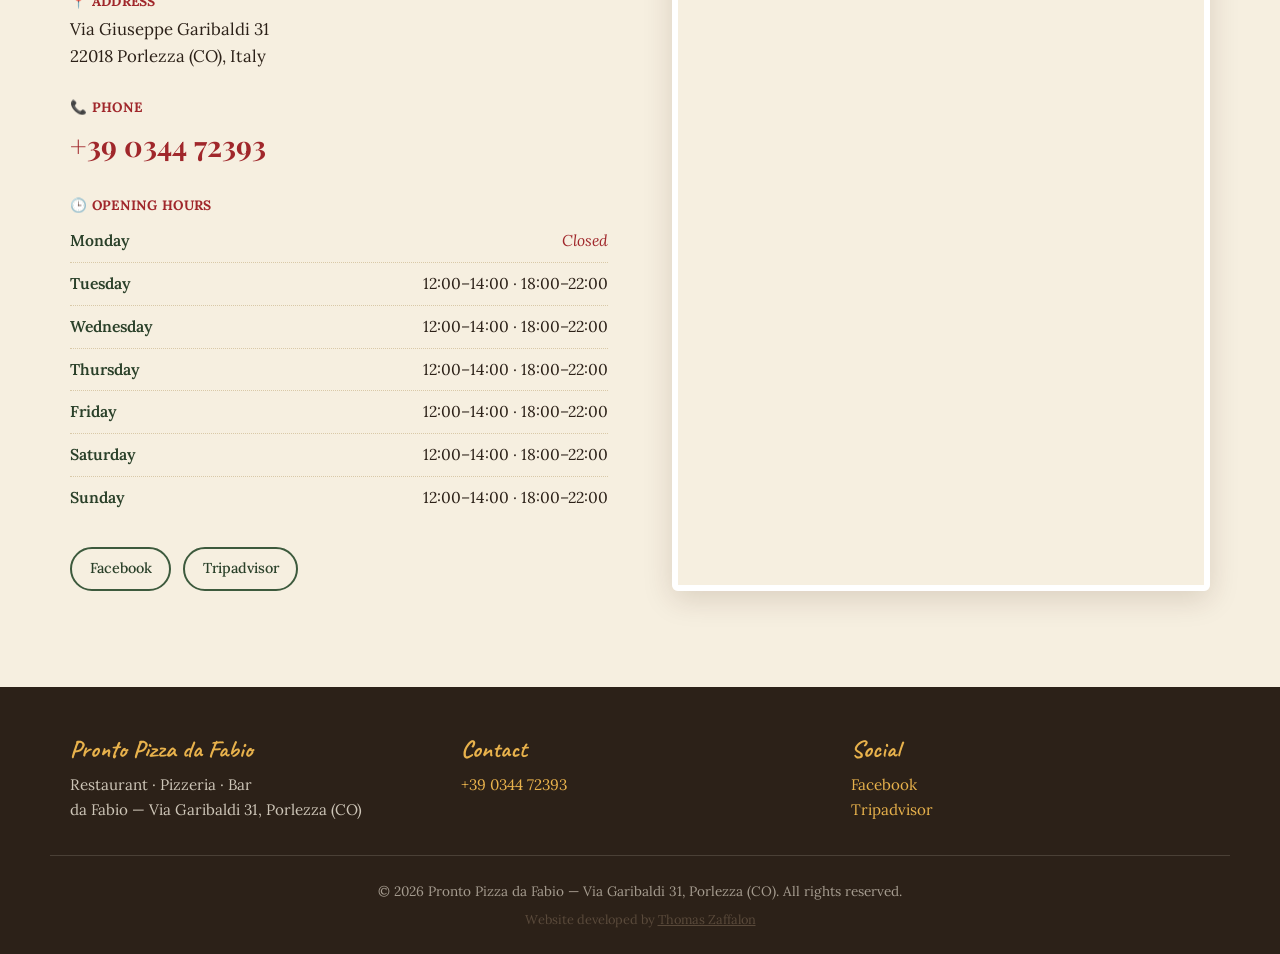
==== commit a6ab27de: "feat: SEO (sitemap+robots+canonical), hero più chiaro, navigazione lightbox - Aggiunti sitemap.xml e" ====
--- a/index.html
+++ b/index.html
@@ -8,17 +8,18 @@
     <meta name="keywords" content="pizzeria Porlezza, ristorante Porlezza, Pronto Pizza, pizzeria Como, pizza Porlezza, Pronto Pizza da Fabio">
     <meta name="robots" content="index, follow">
     <meta name="author" content="Pronto Pizza">
+    <link rel="canonical" href="https://ristoranteppdafabio.it/">
 
     <!-- Open Graph -->
     <meta property="og:title" content="Pronto Pizza – Pizzeria Ristorante a Porlezza">
     <meta property="og:description" content="Pizza, pasta fresca e cucina italiana autentica nel cuore di Porlezza, sul Lago di Lugano.">
-    <meta property="og:image" content="https://tommyzaffa.github.io/prontopizza/img/og-image.jpg">
+    <meta property="og:image" content="https://ristoranteppdafabio.it/img/og-image.jpg">
     <meta property="og:image:type" content="image/jpeg">
     <meta property="og:image:width" content="800">
     <meta property="og:image:height" content="800">
     <meta property="og:type" content="restaurant">
     <meta property="og:locale" content="it_IT">
-    <meta property="og:url" content="https://tommyzaffa.github.io/prontopizza/">
+    <meta property="og:url" content="https://ristoranteppdafabio.it/">
 
     <!-- Fonts -->
     <link rel="preconnect" href="https://fonts.googleapis.com">
@@ -397,6 +398,8 @@
 <!-- Lightbox -->
 <div class="lightbox" id="lightbox" aria-hidden="true">
     <button class="lightbox-close" aria-label="Chiudi">×</button>
+    <button class="lightbox-prev" aria-label="Immagine precedente">‹</button>
+    <button class="lightbox-next" aria-label="Immagine successiva">›</button>
     <img src="" alt="" id="lightbox-img">
     <p class="lightbox-caption" id="lightbox-caption"></p>
 </div>
--- a/css/style.css
+++ b/css/style.css
@@ -321,7 +321,7 @@
 .hero-bg {
     position: absolute; inset: 0;
     background: url('../img/esterno_1.jpg') center/cover no-repeat;
-    filter: brightness(0.7) saturate(1.1);
+    filter: brightness(0.78) saturate(1.1);
     transform: scale(1.05);
 }
 .hero-overlay {
@@ -830,6 +830,35 @@
     transition: background .2s;
 }
 .lightbox-close:hover { background: rgba(255,255,255,0.2); }
+.lightbox-prev,
+.lightbox-next {
+    position: absolute;
+    top: 50%;
+    transform: translateY(-50%);
+    color: #fff;
+    font-size: 3rem;
+    line-height: 1;
+    width: 56px; height: 56px;
+    background: rgba(255,255,255,0.1);
+    border: none;
+    border-radius: 50%;
+    cursor: pointer;
+    display: flex;
+    align-items: center;
+    justify-content: center;
+    transition: background .2s;
+    padding: 0 0 6px;
+}
+.lightbox-prev { left: 1rem; }
+.lightbox-next { right: 1rem; }
+.lightbox-prev:hover,
+.lightbox-next:hover { background: rgba(255,255,255,0.25); }
+@media (max-width: 600px) {
+    .lightbox-prev,
+    .lightbox-next { width: 44px; height: 44px; font-size: 2.2rem; }
+    .lightbox-prev { left: 0.4rem; }
+    .lightbox-next { right: 0.4rem; }
+}
 
 /* ---------- Menu page specifics ---------- */
 .page-hero {
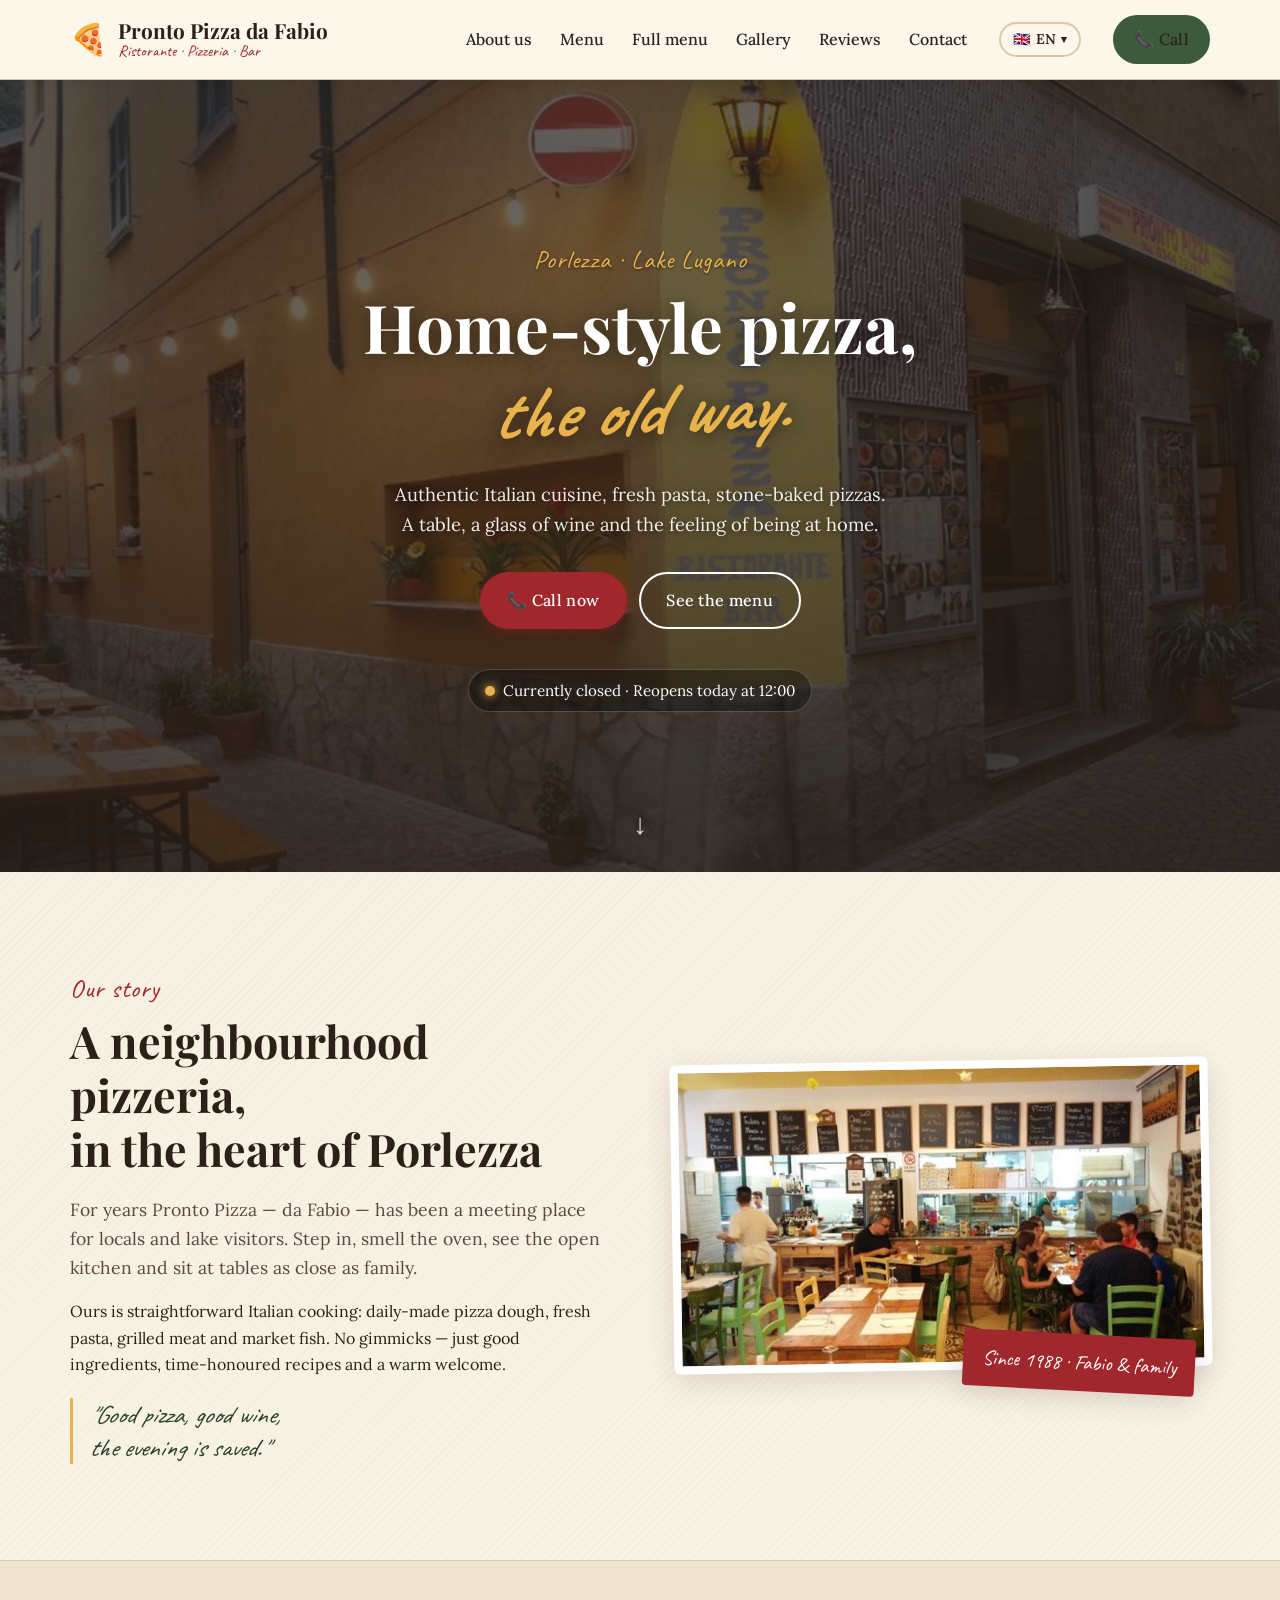
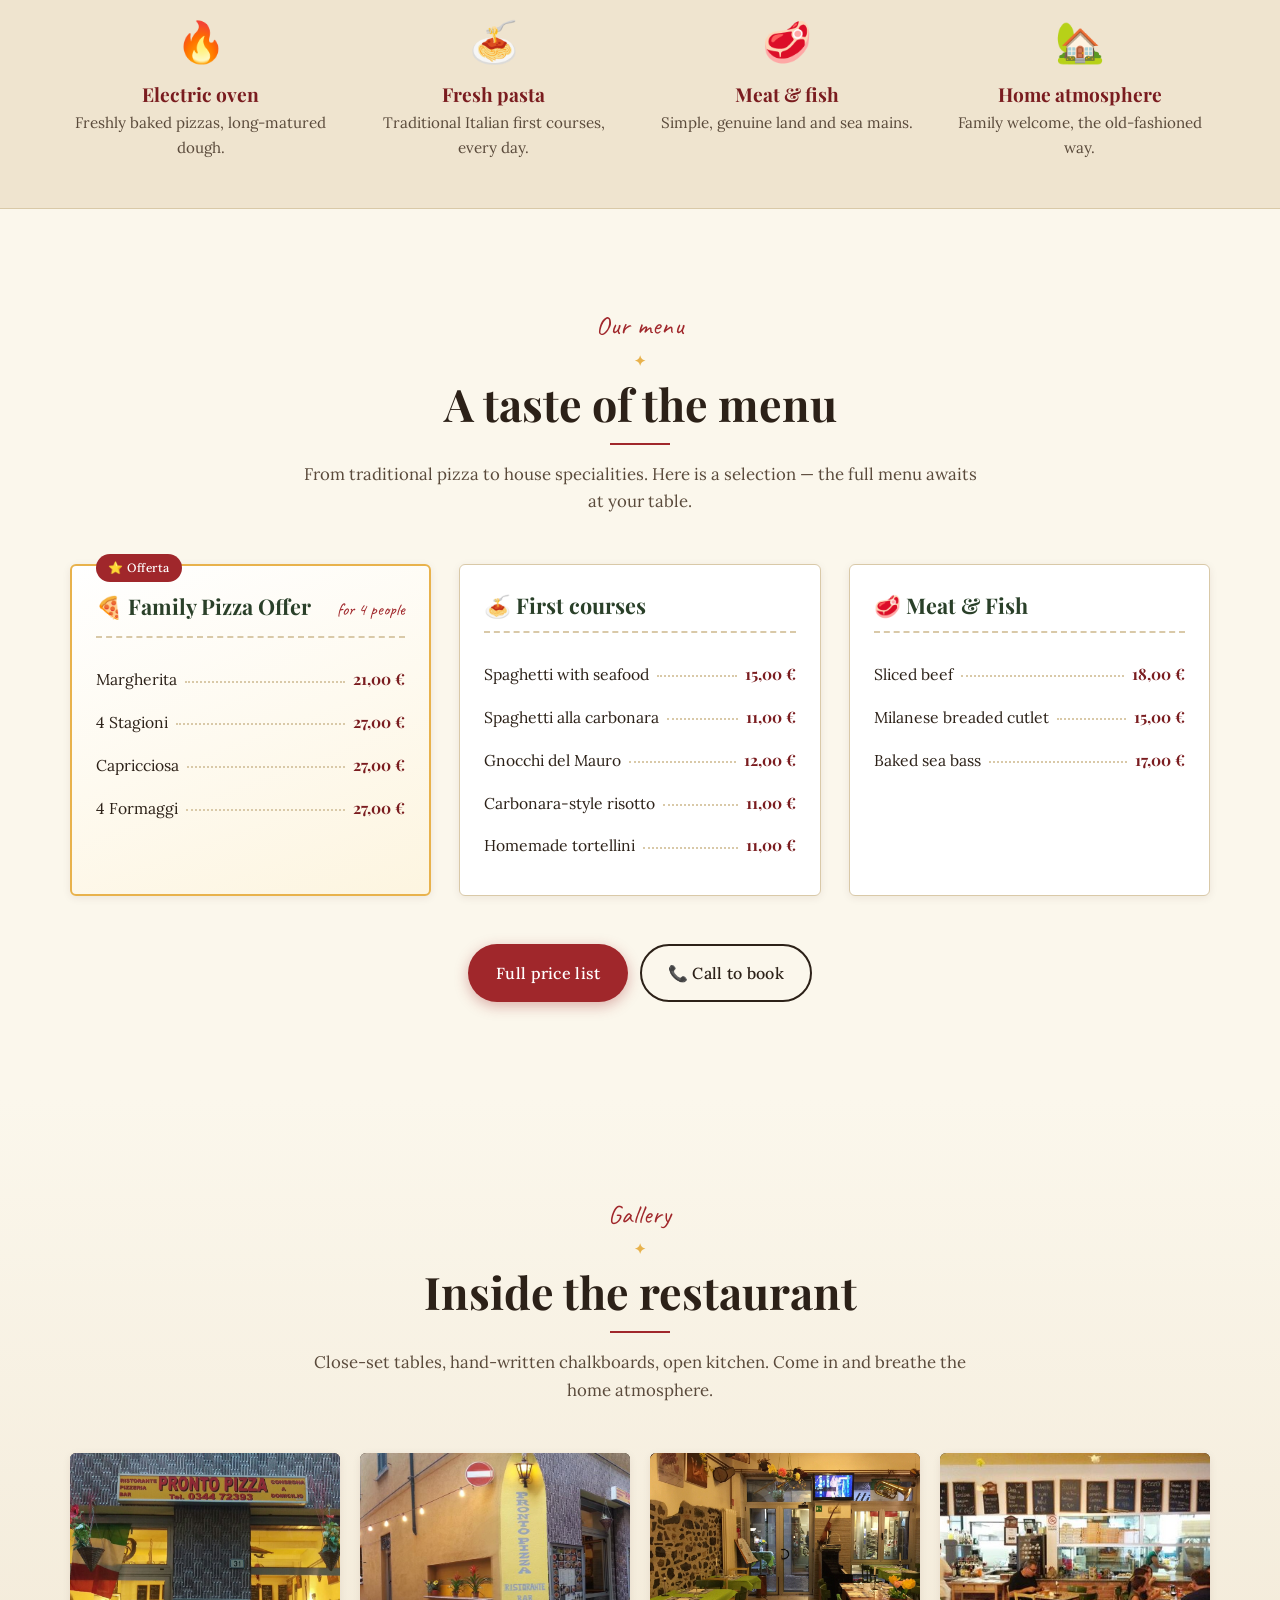
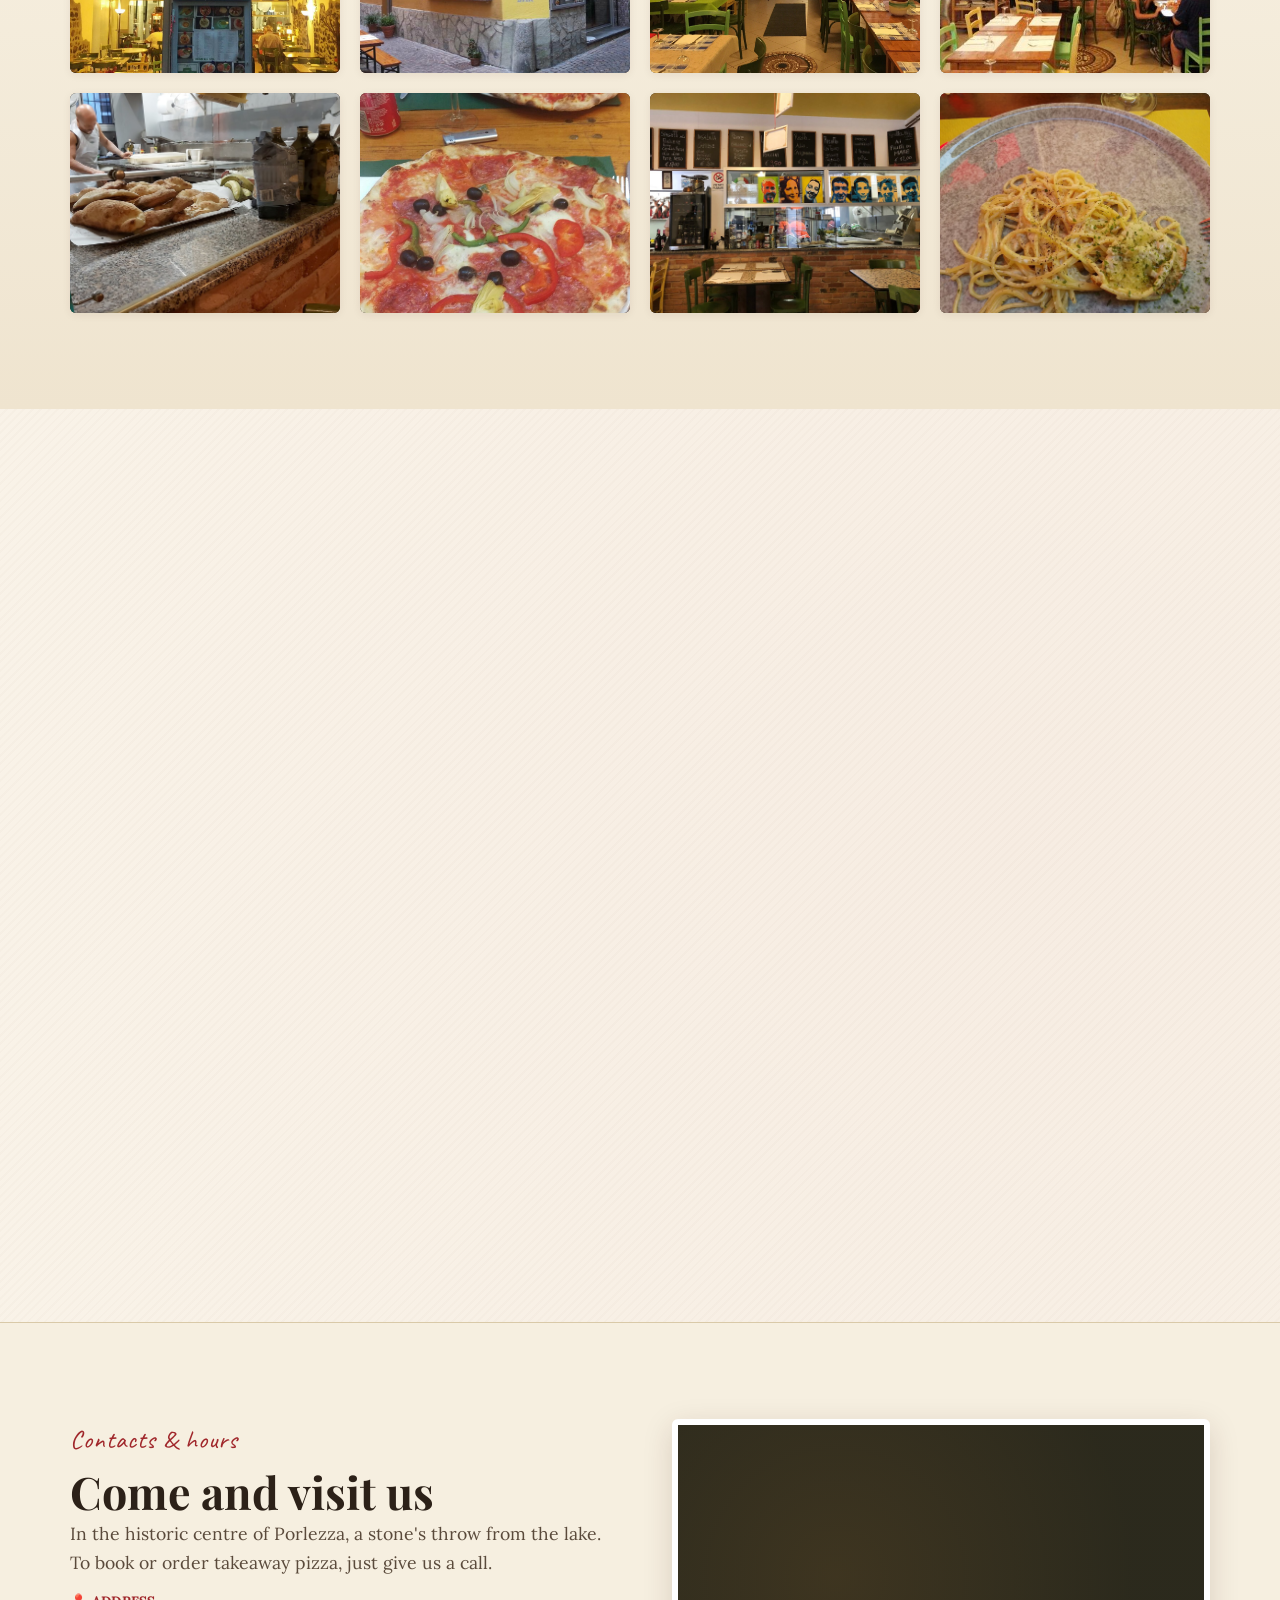
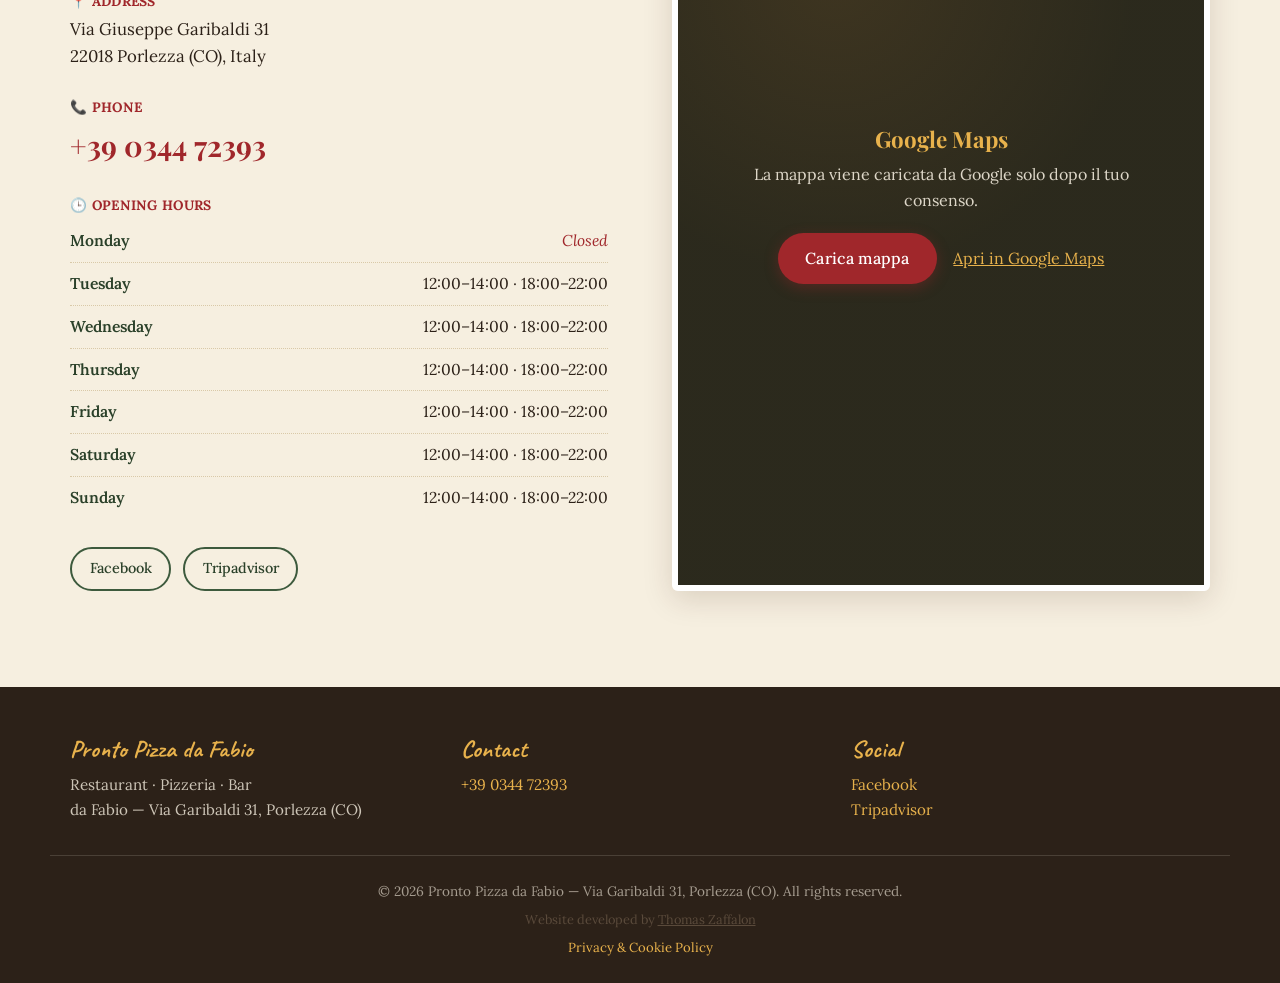
==== commit f4be8b8f: "Add privacy and cookie policy" ====
--- a/index.html
+++ b/index.html
@@ -30,8 +30,11 @@
     <link rel="stylesheet" href="css/style.css">
 
     <!-- Favicon -->
-    <link rel="icon" type="image/png" sizes="32x32" href="img/favicon-32.png?v=2">
-    <link rel="apple-touch-icon" sizes="180x180" href="img/favicon.png?v=2">
+    <link rel="icon" href="/favicon.ico" sizes="any">
+    <link rel="icon" type="image/png" sizes="48x48" href="/img/favicon-48.png">
+    <link rel="icon" type="image/png" sizes="96x96" href="/img/favicon-96.png">
+    <link rel="icon" type="image/png" sizes="32x32" href="/img/favicon-32.png">
+    <link rel="apple-touch-icon" sizes="180x180" href="/img/apple-touch-icon.png">
 
     <!-- Structured Data -->
     <script type="application/ld+json">
@@ -351,16 +354,16 @@
         </div>
 
         <div class="contact-map">
-            <iframe
-                src="https://www.google.com/maps?q=Via+Giuseppe+Garibaldi+31,+22018+Porlezza+CO&output=embed"
-                width="100%"
-                height="100%"
-                style="border:0;"
-                allowfullscreen=""
-                loading="lazy"
-                referrerpolicy="no-referrer-when-downgrade"
-                title="Mappa Pronto Pizza, Via Garibaldi 31, Porlezza">
-            </iframe>
+            <div class="map-consent" data-map-src="https://www.google.com/maps?q=Via+Giuseppe+Garibaldi+31,+22018+Porlezza+CO&amp;output=embed" data-map-title="Mappa Pronto Pizza, Via Garibaldi 31, Porlezza">
+                <div class="map-consent__box">
+                    <h3>Google Maps</h3>
+                    <p>La mappa viene caricata da Google solo dopo il tuo consenso.</p>
+                    <div class="map-consent__actions">
+                        <button type="button" class="btn btn-primary js-load-map">Carica mappa</button>
+                        <a href="https://maps.google.com/?q=Via+Giuseppe+Garibaldi+31,+22018+Porlezza+CO" target="_blank" rel="noopener">Apri in Google Maps</a>
+                    </div>
+                </div>
+            </div>
         </div>
     </div>
 </section>
@@ -392,6 +395,7 @@
     <div class="container footer-bottom">
         <p>© <span id="year">2026</span> Pronto Pizza da Fabio — Via Garibaldi 31, Porlezza (CO). <span data-i18n="footer.rights">Tutti i diritti riservati.</span></p>
         <p style="margin-top:0.4rem;font-size:0.8rem;color:var(--ink-soft,#888)" data-i18n-html="footer.developed">Sito sviluppato da <a href="https://tommyzaffa.com" target="_blank" rel="noopener" style="color:inherit;text-decoration:underline">Thomas Zaffalon</a></p>
+        <p class="footer-legal"><a href="privacy.html">Privacy &amp; Cookie Policy</a></p>
     </div>
 </footer>
 
--- a/css/style.css
+++ b/css/style.css
@@ -324,6 +324,9 @@
     filter: brightness(0.78) saturate(1.1);
     transform: scale(1.05);
 }
+@media (max-width: 600px) {
+    .hero-bg { filter: brightness(0.88) saturate(1.1); }
+}
 .hero-overlay {
     position: absolute; inset: 0;
     background:
@@ -729,6 +732,37 @@
     min-height: 400px;
     border: 6px solid #fff;
 }
+.map-consent {
+    min-height: 400px;
+    height: 100%;
+    display: flex;
+    align-items: center;
+    justify-content: center;
+    padding: 2rem;
+    text-align: center;
+    background:
+        linear-gradient(rgba(44, 33, 24, .72), rgba(44, 33, 24, .72)),
+        radial-gradient(circle at 30% 20%, rgba(232, 178, 76, .35), transparent 42%),
+        var(--green-dark);
+    color: var(--cream);
+}
+.map-consent iframe {
+    width: 100%;
+    min-height: 400px;
+    height: 100%;
+    border: 0;
+}
+.map-consent__box { max-width: 420px; }
+.map-consent__box h3 { color: var(--yellow); margin-bottom: .5rem; }
+.map-consent__box p { margin-bottom: 1.2rem; color: rgba(246, 239, 224, .88); }
+.map-consent__actions {
+    display: flex;
+    flex-wrap: wrap;
+    align-items: center;
+    justify-content: center;
+    gap: 1rem;
+}
+.map-consent__actions a { color: var(--yellow); text-decoration: underline; }
 
 /* ---------- Sticky call (mobile) ---------- */
 .sticky-call {
@@ -787,6 +821,35 @@
     font-size: .85rem;
     color: rgba(246, 239, 224, 0.6);
 }
+.footer-legal { margin-top: .45rem; font-size: .82rem; }
+
+/* ---------- Legal page ---------- */
+.legal-page {
+    padding: 4rem 0;
+    background: var(--paper);
+}
+.legal-wrap { max-width: 880px; }
+.legal-updated { color: var(--ink-soft); margin: .5rem 0 2rem; }
+.legal-card {
+    background: rgba(255, 255, 255, .58);
+    border: 1px solid var(--line);
+    border-radius: var(--radius);
+    box-shadow: var(--shadow-sm);
+    padding: clamp(1.4rem, 4vw, 2.5rem);
+}
+.legal-card h2 {
+    font-size: clamp(1.25rem, 2.5vw, 1.6rem);
+    margin: 1.8rem 0 .65rem;
+}
+.legal-card h2:first-child { margin-top: 0; }
+.legal-card p { color: var(--ink-soft); margin-bottom: 1rem; }
+.legal-card code {
+    background: var(--cream-2);
+    border: 1px solid var(--line);
+    border-radius: 4px;
+    padding: .08rem .35rem;
+    color: var(--ink);
+}
 
 /* ---------- Lightbox ---------- */
 .lightbox {
@@ -839,7 +902,7 @@
     font-size: 3rem;
     line-height: 1;
     width: 56px; height: 56px;
-    background: rgba(255,255,255,0.1);
+    background: rgba(0,0,0,0.45);
     border: none;
     border-radius: 50%;
     cursor: pointer;
@@ -848,16 +911,29 @@
     justify-content: center;
     transition: background .2s;
     padding: 0 0 6px;
-}
+    z-index: 2;
+}
+.lightbox-close { z-index: 2; }
 .lightbox-prev { left: 1rem; }
 .lightbox-next { right: 1rem; }
 .lightbox-prev:hover,
-.lightbox-next:hover { background: rgba(255,255,255,0.25); }
+.lightbox-next:hover { background: rgba(0,0,0,0.65); }
 @media (max-width: 600px) {
+    .lightbox { padding-top: 4.5rem; padding-bottom: 5.5rem; }
+    .lightbox img { max-height: 65vh; }
     .lightbox-prev,
-    .lightbox-next { width: 44px; height: 44px; font-size: 2.2rem; }
-    .lightbox-prev { left: 0.4rem; }
-    .lightbox-next { right: 0.4rem; }
+    .lightbox-next {
+        top: auto;
+        bottom: 1rem;
+        transform: none;
+        width: 48px; height: 48px;
+        font-size: 2.4rem;
+        background: rgba(255,255,255,0.15);
+    }
+    .lightbox-prev { left: calc(50% - 56px); right: auto; }
+    .lightbox-next { left: calc(50% + 8px); right: auto; }
+    .lightbox-prev:hover,
+    .lightbox-next:hover { background: rgba(255,255,255,0.28); }
 }
 
 /* ---------- Menu page specifics ---------- */
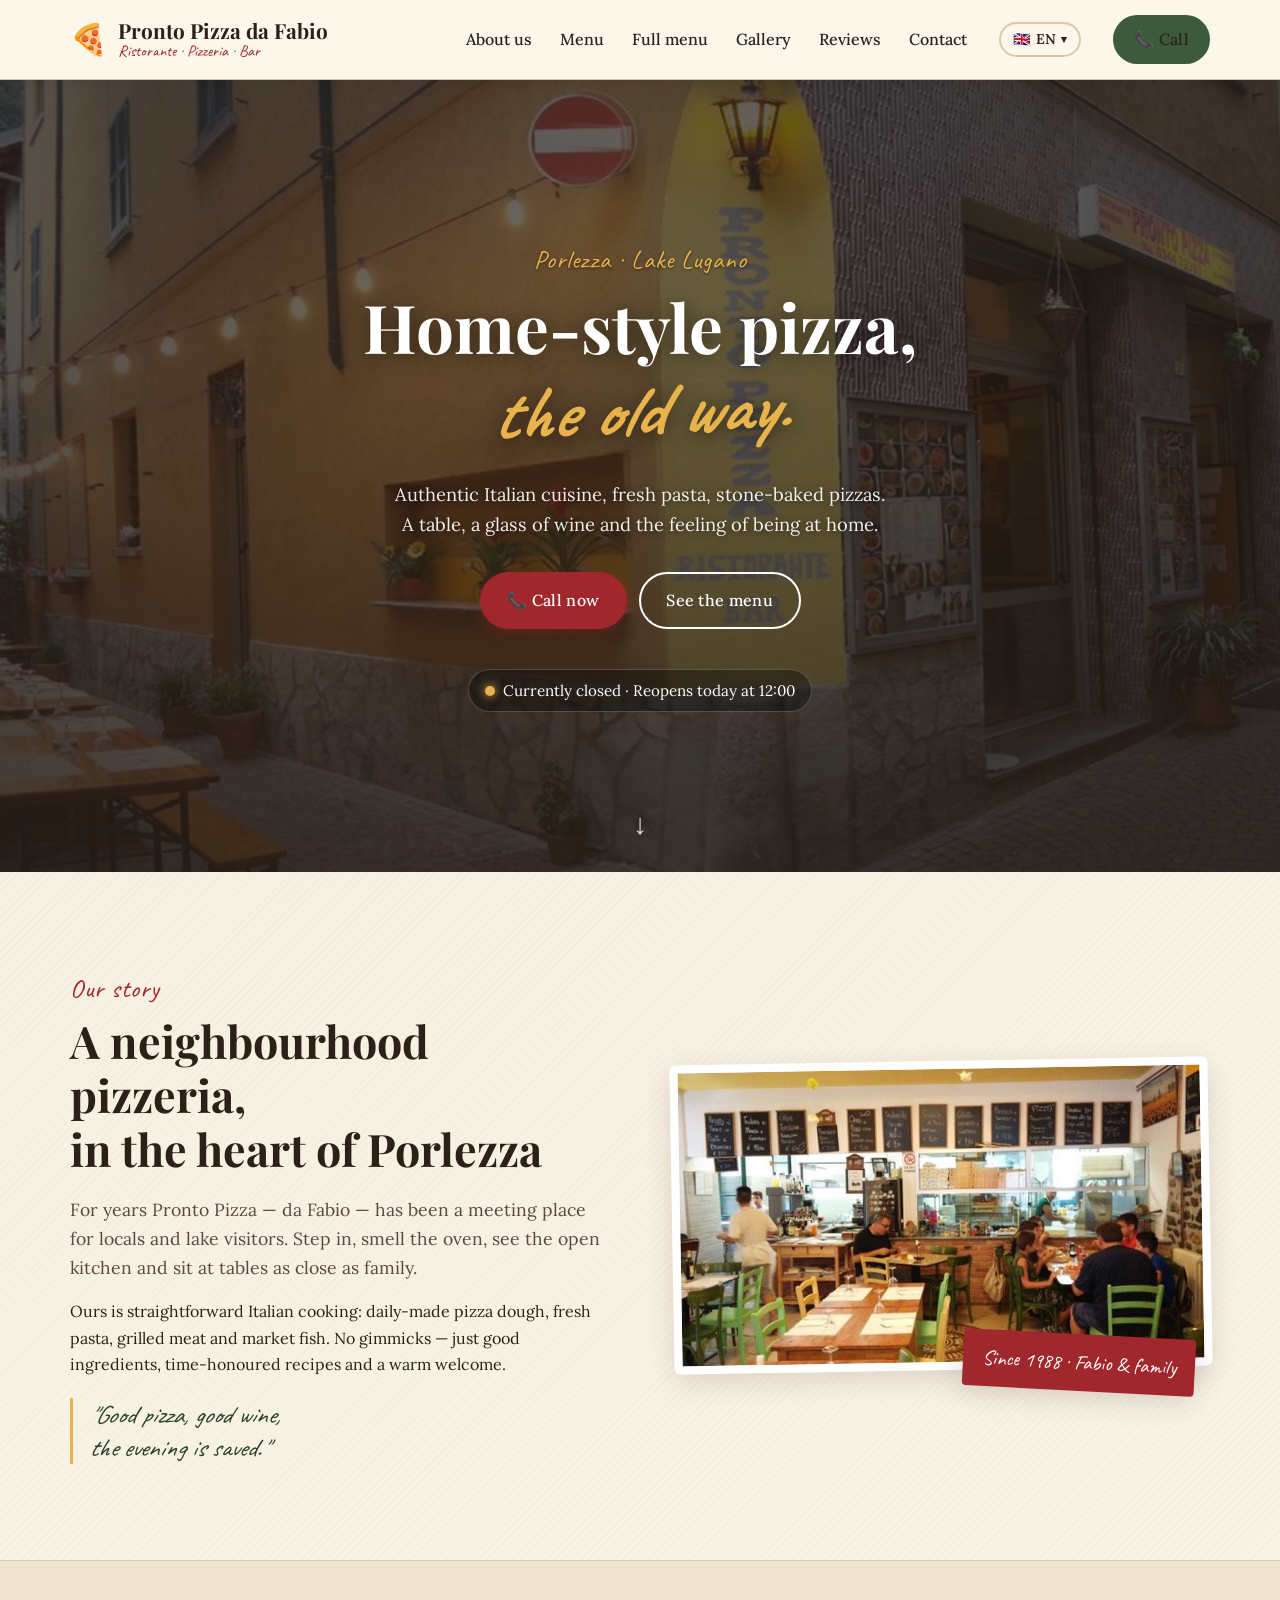
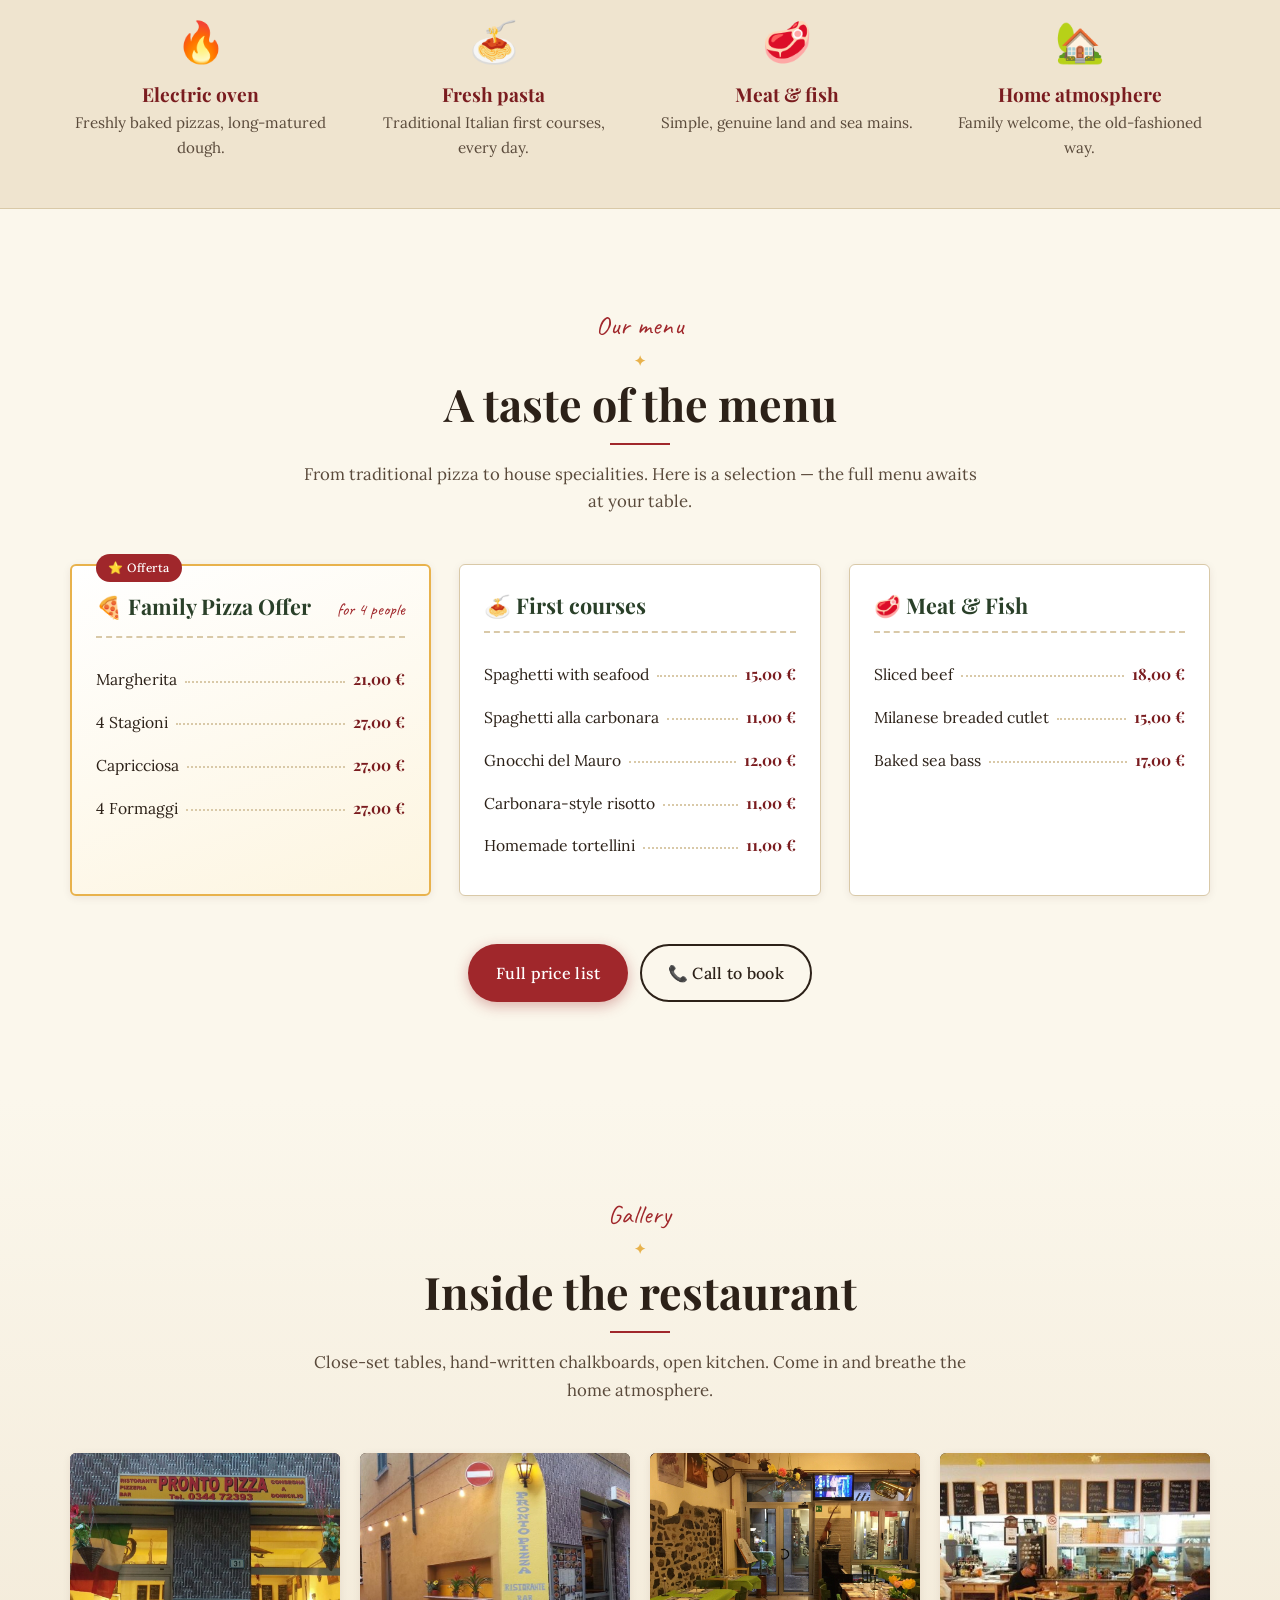
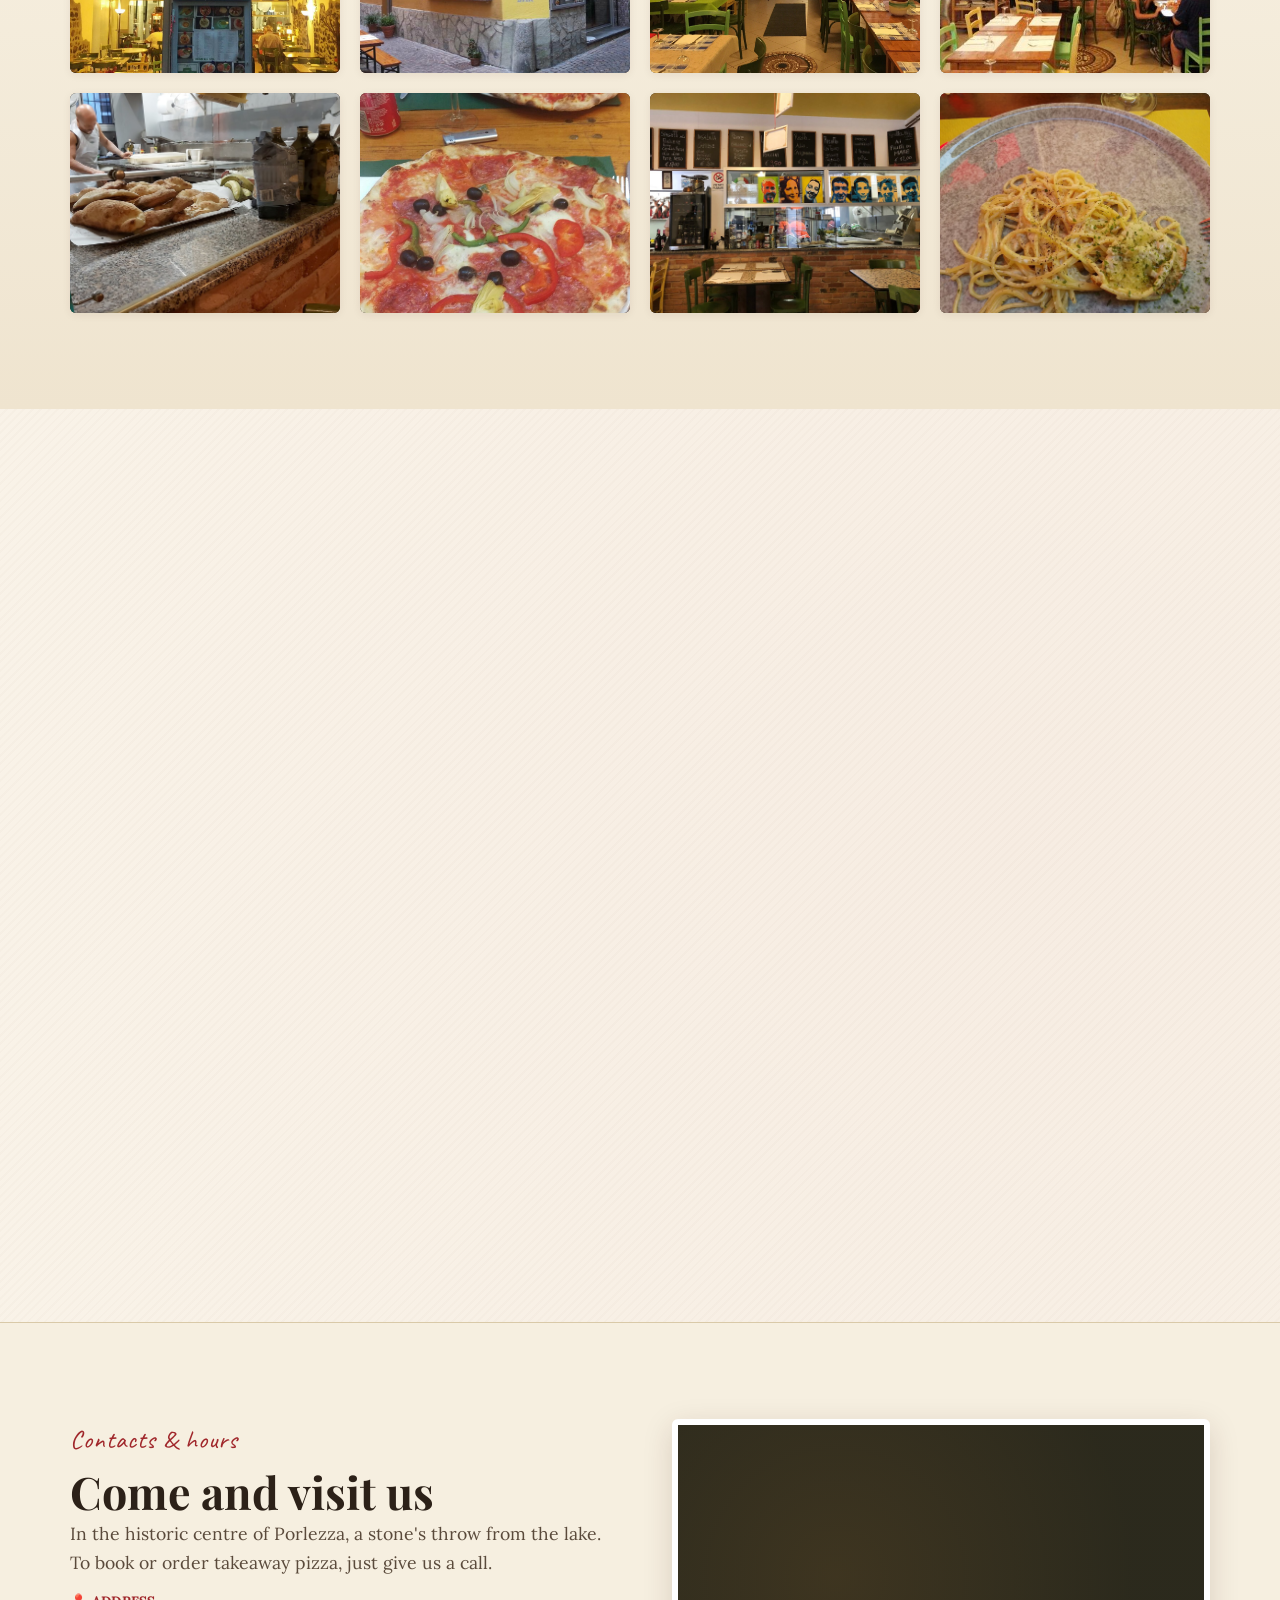
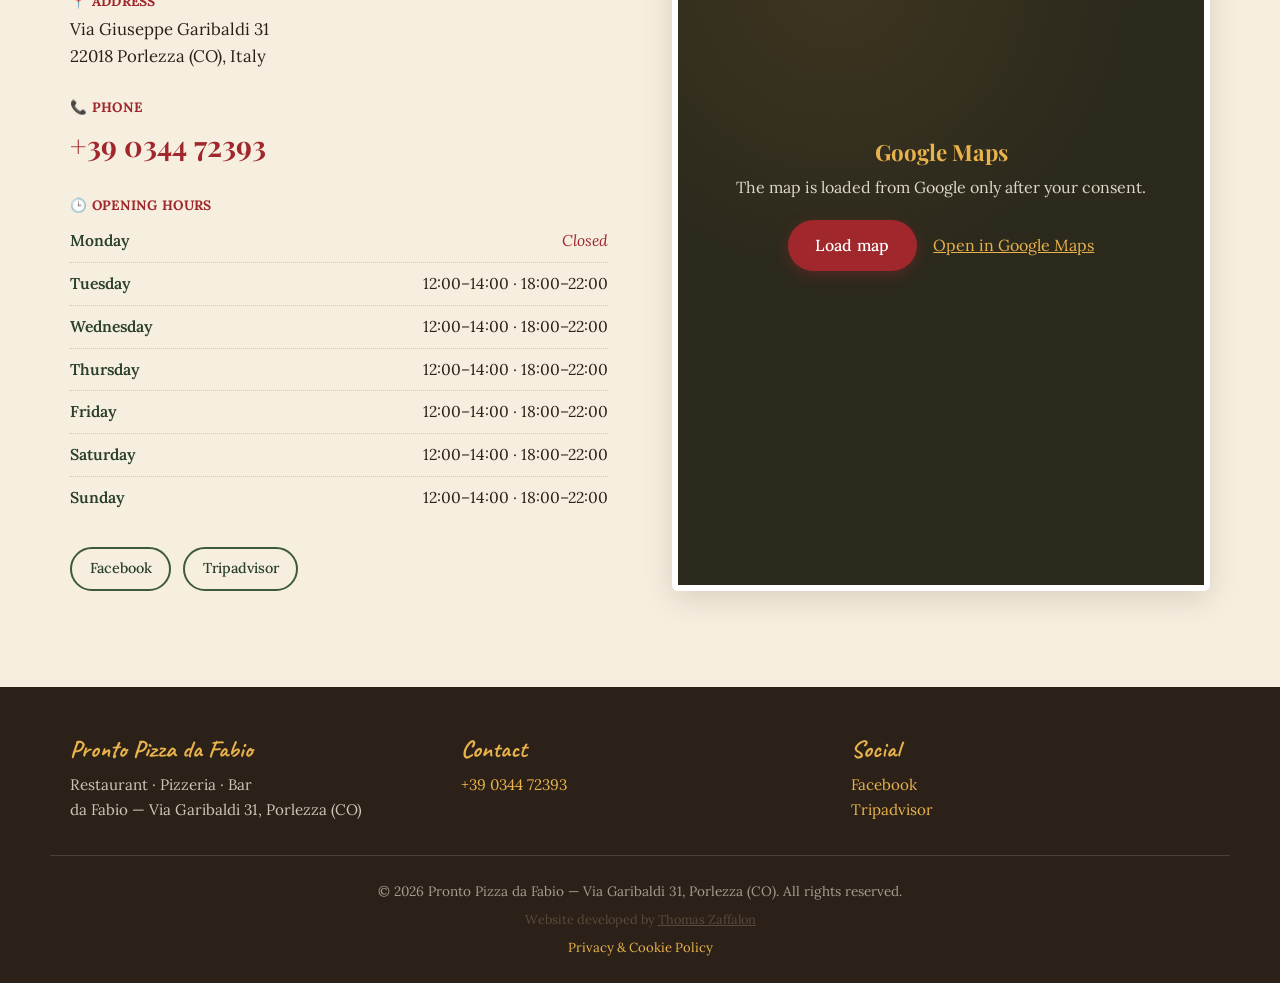
==== commit 823c7c74: "Localize map consent copy" ====
--- a/index.html
+++ b/index.html
@@ -357,10 +357,10 @@
             <div class="map-consent" data-map-src="https://www.google.com/maps?q=Via+Giuseppe+Garibaldi+31,+22018+Porlezza+CO&amp;output=embed" data-map-title="Mappa Pronto Pizza, Via Garibaldi 31, Porlezza">
                 <div class="map-consent__box">
                     <h3>Google Maps</h3>
-                    <p>La mappa viene caricata da Google solo dopo il tuo consenso.</p>
+                    <p data-i18n="map.consent">La mappa viene caricata da Google solo dopo il tuo consenso.</p>
                     <div class="map-consent__actions">
-                        <button type="button" class="btn btn-primary js-load-map">Carica mappa</button>
-                        <a href="https://maps.google.com/?q=Via+Giuseppe+Garibaldi+31,+22018+Porlezza+CO" target="_blank" rel="noopener">Apri in Google Maps</a>
+                        <button type="button" class="btn btn-primary js-load-map" data-i18n="map.load">Carica mappa</button>
+                        <a href="https://maps.google.com/?q=Via+Giuseppe+Garibaldi+31,+22018+Porlezza+CO" target="_blank" rel="noopener" data-i18n="map.open">Apri in Google Maps</a>
                     </div>
                 </div>
             </div>
--- a/css/style.css
+++ b/css/style.css
@@ -824,6 +824,44 @@
 .footer-legal { margin-top: .45rem; font-size: .82rem; }
 
 /* ---------- Legal page ---------- */
+.legal-lang {
+    display: inline-flex;
+    align-items: center;
+    gap: .35rem;
+    margin-left: auto;
+}
+.legal-header__inner {
+    flex-wrap: wrap;
+}
+.legal-actions {
+    display: flex;
+    align-items: center;
+    justify-content: flex-end;
+    gap: .75rem;
+    margin-left: auto;
+    min-width: 0;
+}
+.legal-header .legal-lang {
+    margin-left: 0;
+    flex-shrink: 0;
+}
+.legal-header .btn-call {
+    flex-shrink: 0;
+}
+.legal-lang button {
+    border: 1px solid var(--line);
+    border-radius: 999px;
+    padding: .45rem .65rem;
+    background: rgba(251, 247, 236, .72);
+    color: var(--ink);
+    font-size: .78rem;
+    font-weight: 700;
+}
+.legal-lang button.is-active {
+    background: var(--red);
+    border-color: var(--red);
+    color: #fff;
+}
 .legal-page {
     padding: 4rem 0;
     background: var(--paper);
@@ -836,6 +874,7 @@
     border-radius: var(--radius);
     box-shadow: var(--shadow-sm);
     padding: clamp(1.4rem, 4vw, 2.5rem);
+    overflow-wrap: anywhere;
 }
 .legal-card h2 {
     font-size: clamp(1.25rem, 2.5vw, 1.6rem);
@@ -849,6 +888,66 @@
     border-radius: 4px;
     padding: .08rem .35rem;
     color: var(--ink);
+    white-space: normal;
+}
+
+@media (max-width: 640px) {
+    .legal-header__inner {
+        justify-content: center;
+        gap: .65rem;
+        padding: .75rem 1rem;
+    }
+    .legal-header .logo {
+        justify-content: center;
+        flex: 1 1 100%;
+        min-width: 0;
+    }
+    .legal-header .logo-mark {
+        font-size: 1.5rem;
+    }
+    .legal-header .logo-text {
+        min-width: 0;
+    }
+    .legal-header .logo-title {
+        font-size: 1.05rem;
+        overflow-wrap: anywhere;
+    }
+    .legal-header .logo-sub {
+        font-size: .9rem;
+    }
+    .legal-actions {
+        width: 100%;
+        justify-content: center;
+        gap: .5rem;
+    }
+    .legal-lang {
+        gap: .25rem;
+    }
+    .legal-lang button {
+        padding: .38rem .5rem;
+        font-size: .72rem;
+    }
+    .legal-header .btn-call {
+        padding: .55rem .85rem;
+        font-size: .84rem;
+        white-space: normal;
+    }
+    .legal-page {
+        padding: 2.25rem 0;
+    }
+    .legal-card {
+        padding: 1.1rem;
+    }
+}
+
+@media (max-width: 360px) {
+    .legal-actions {
+        align-items: stretch;
+        flex-direction: column;
+    }
+    .legal-header .btn-call {
+        width: 100%;
+    }
 }
 
 /* ---------- Lightbox ---------- */
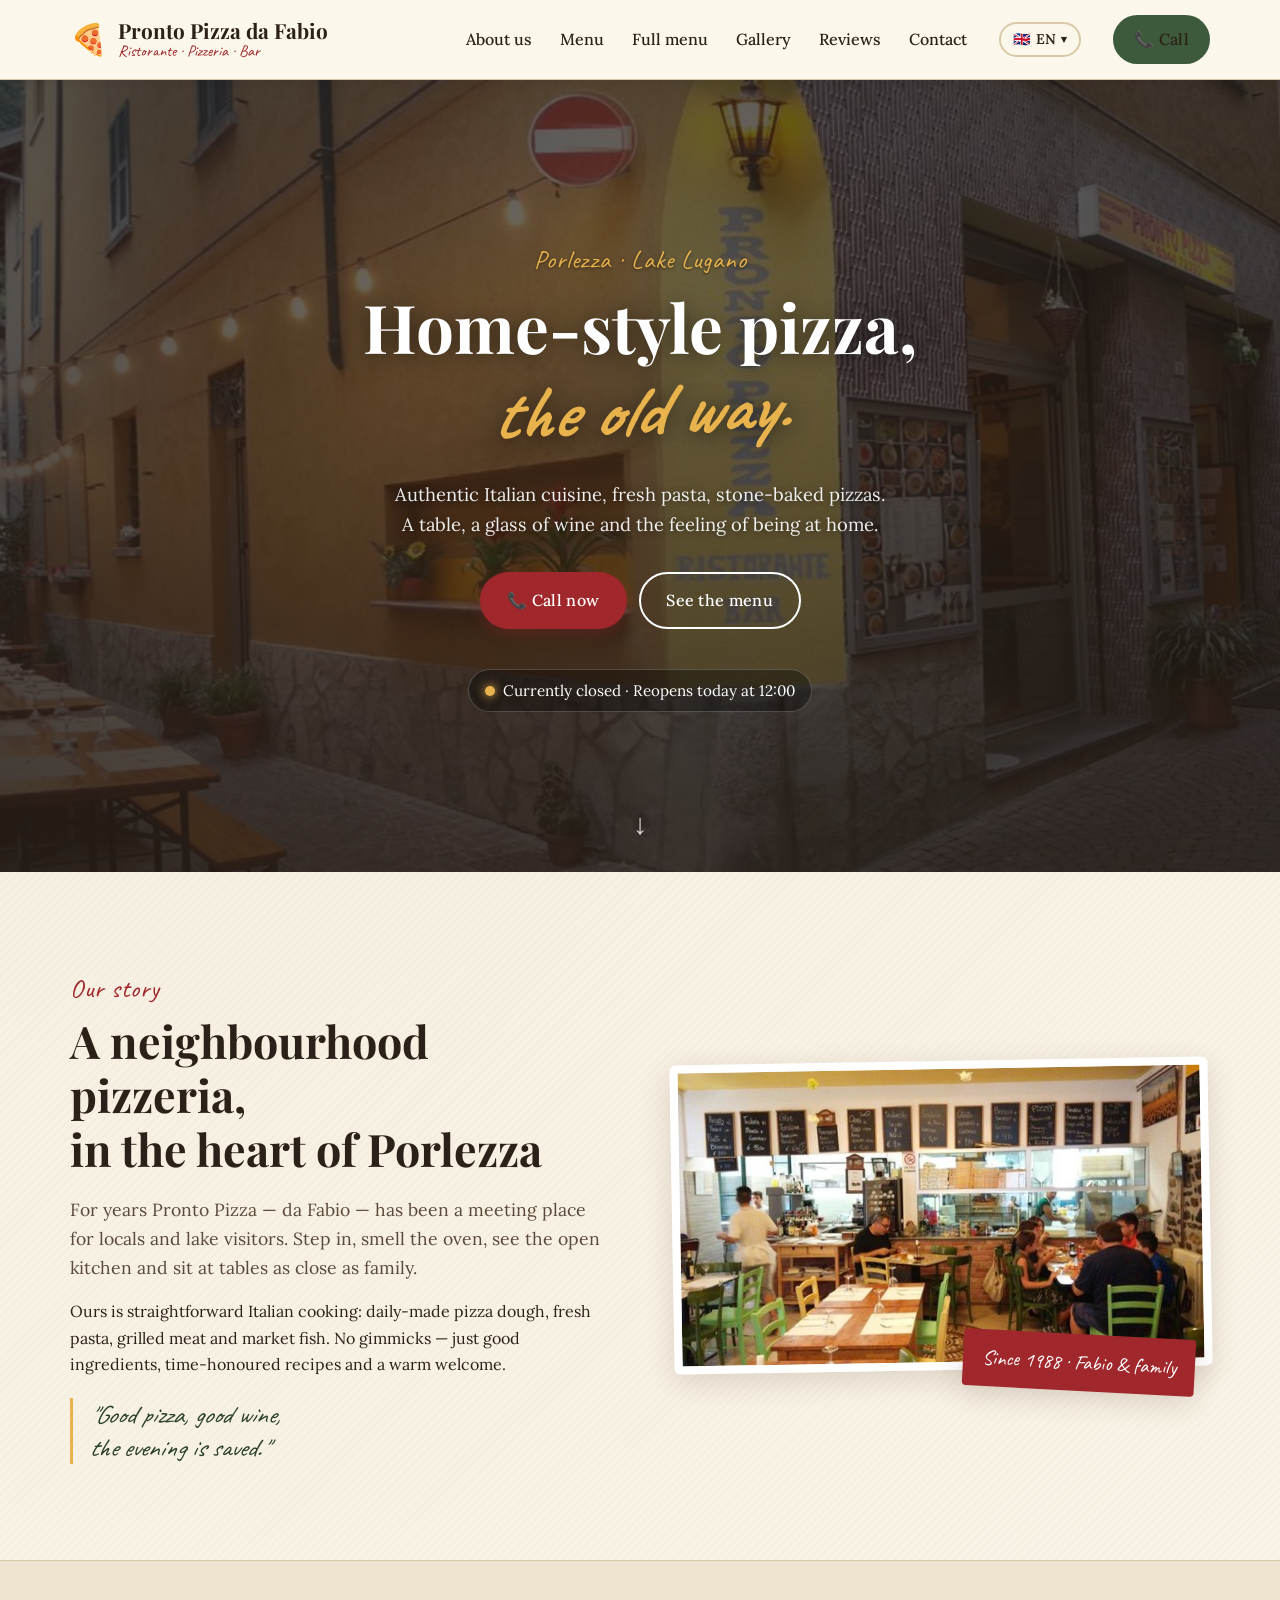
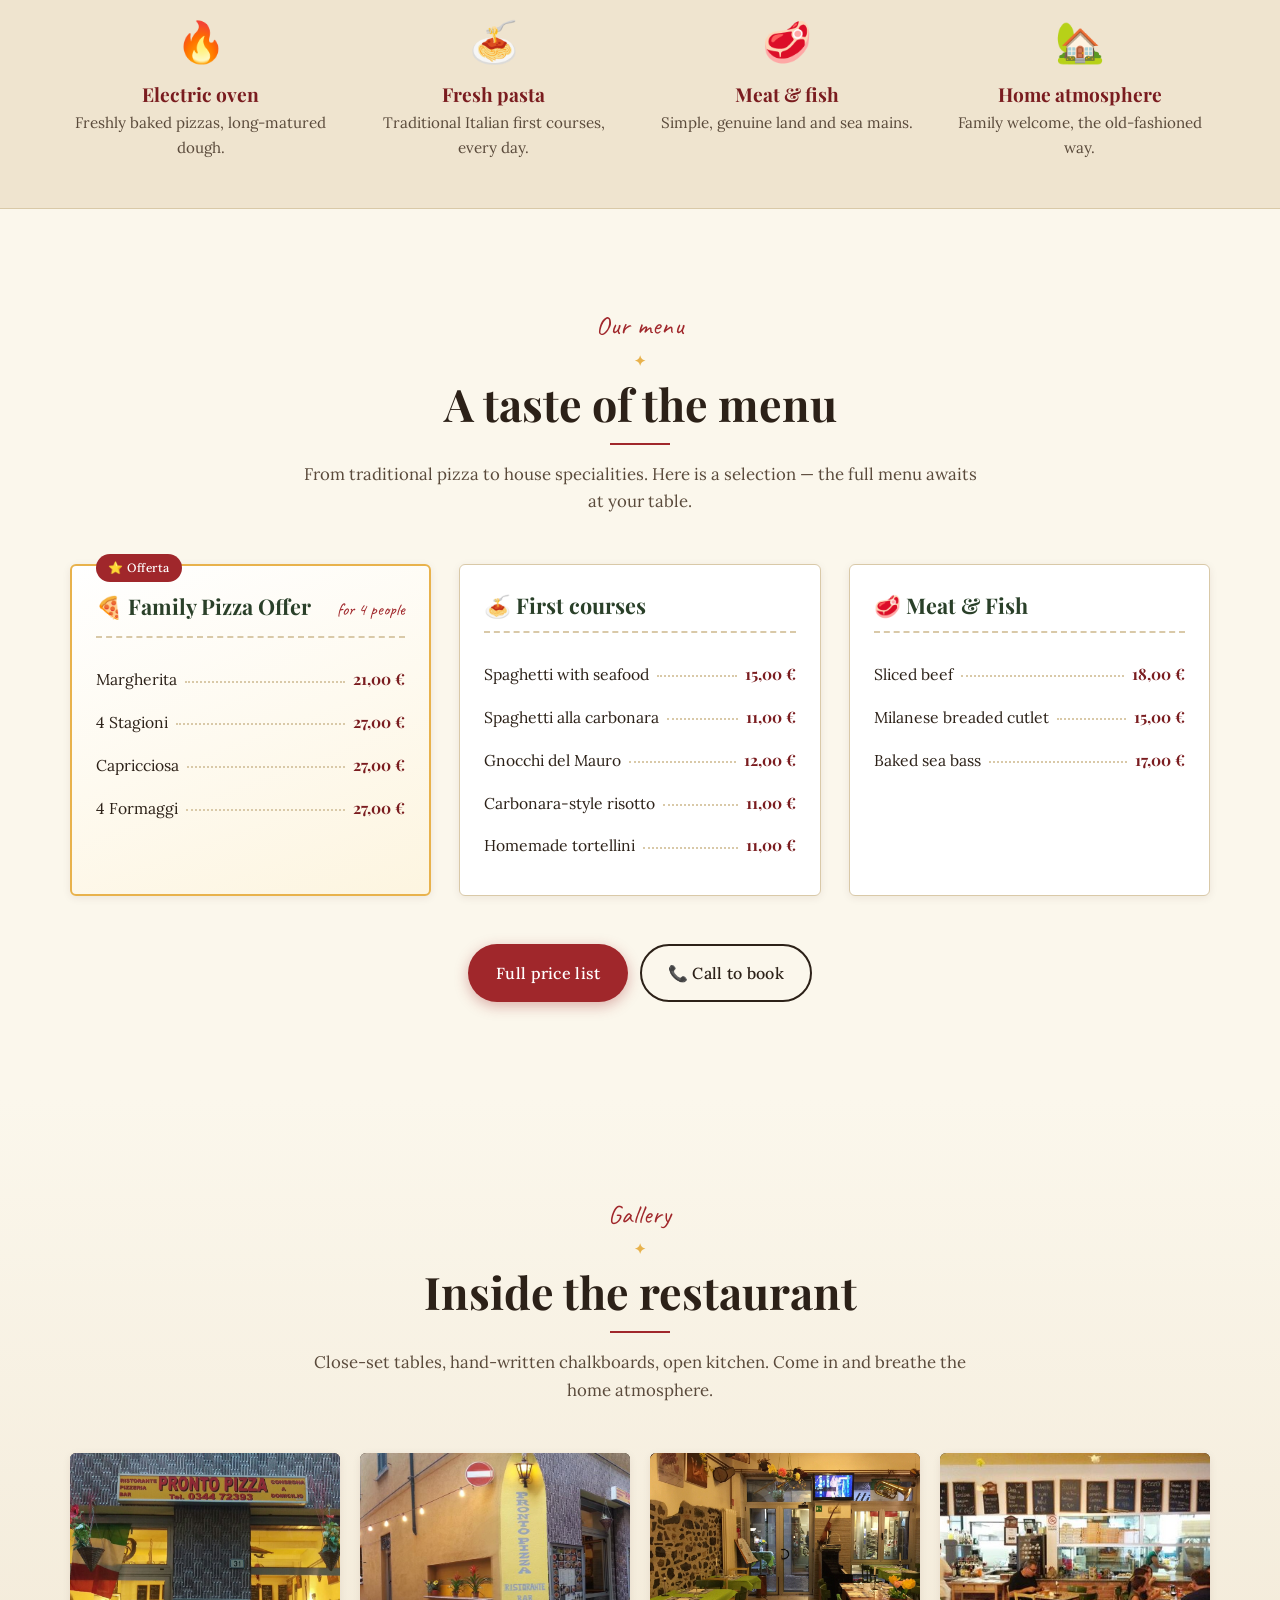
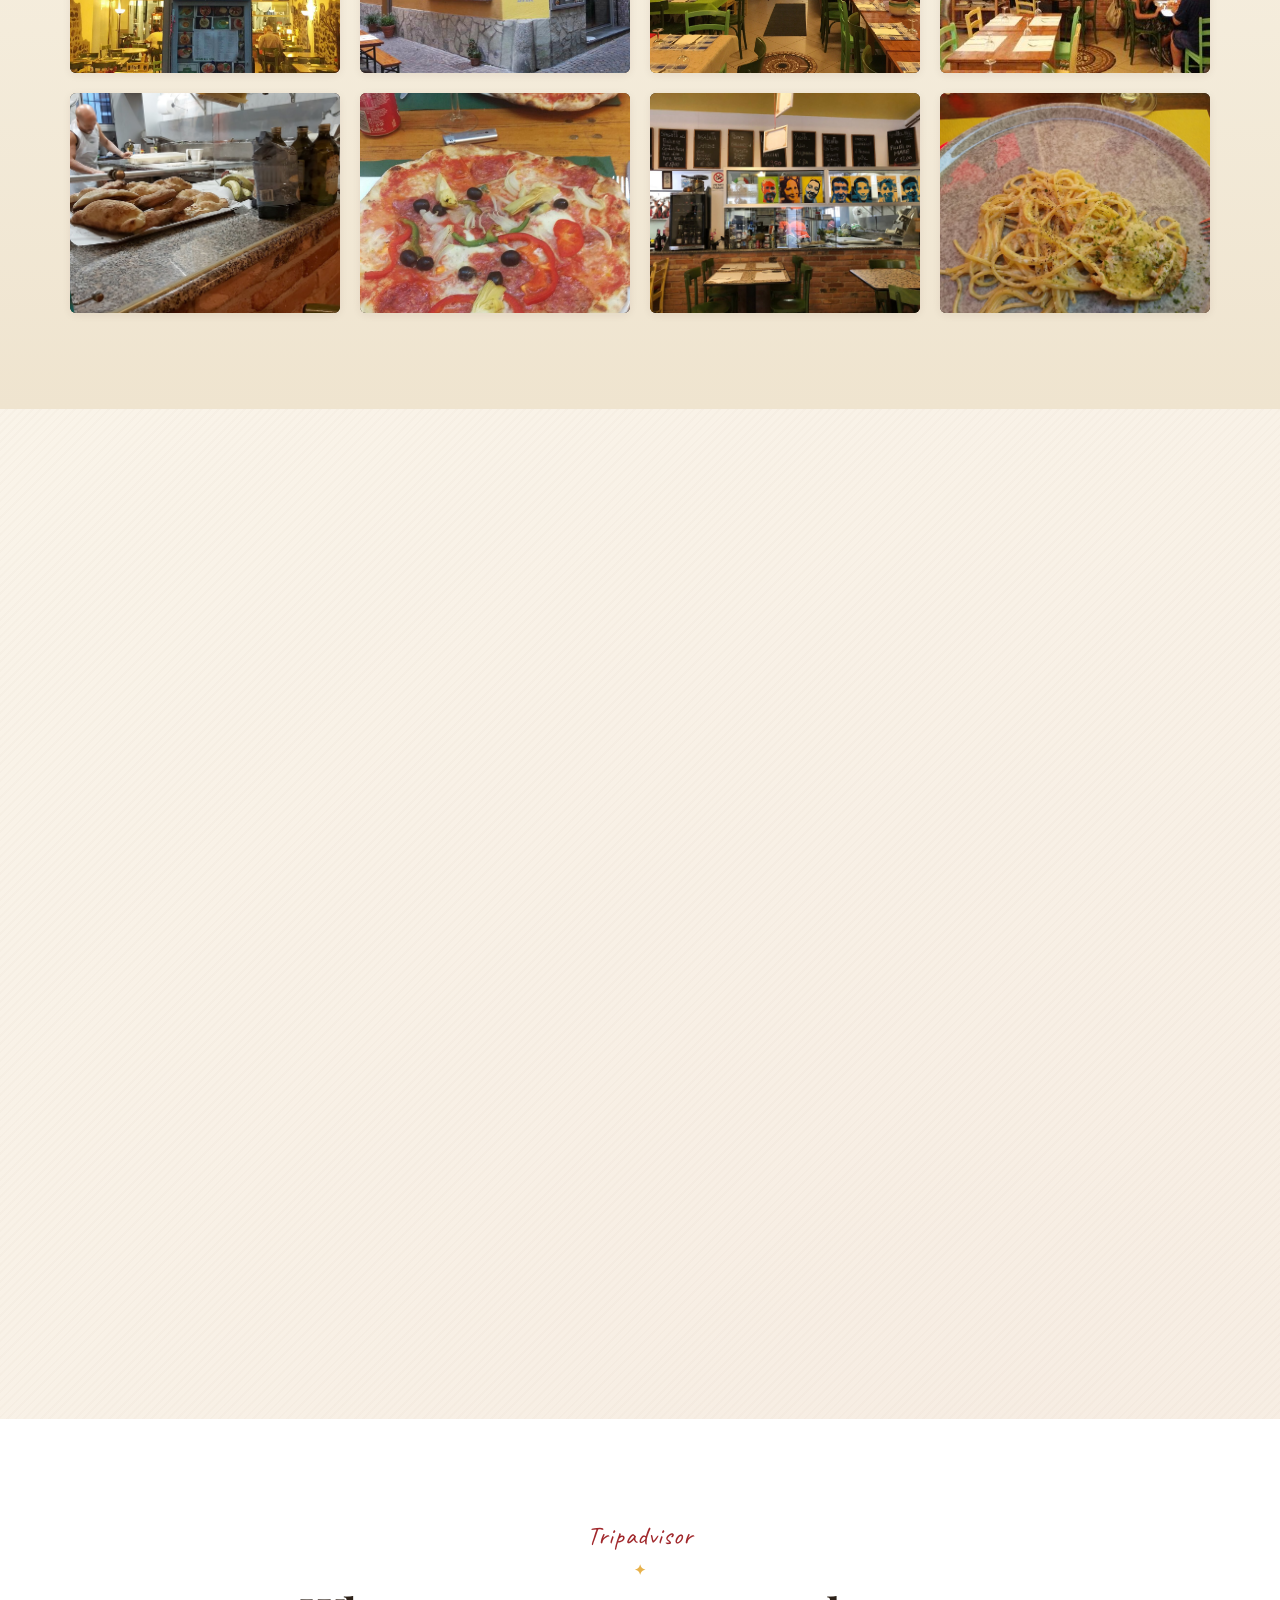
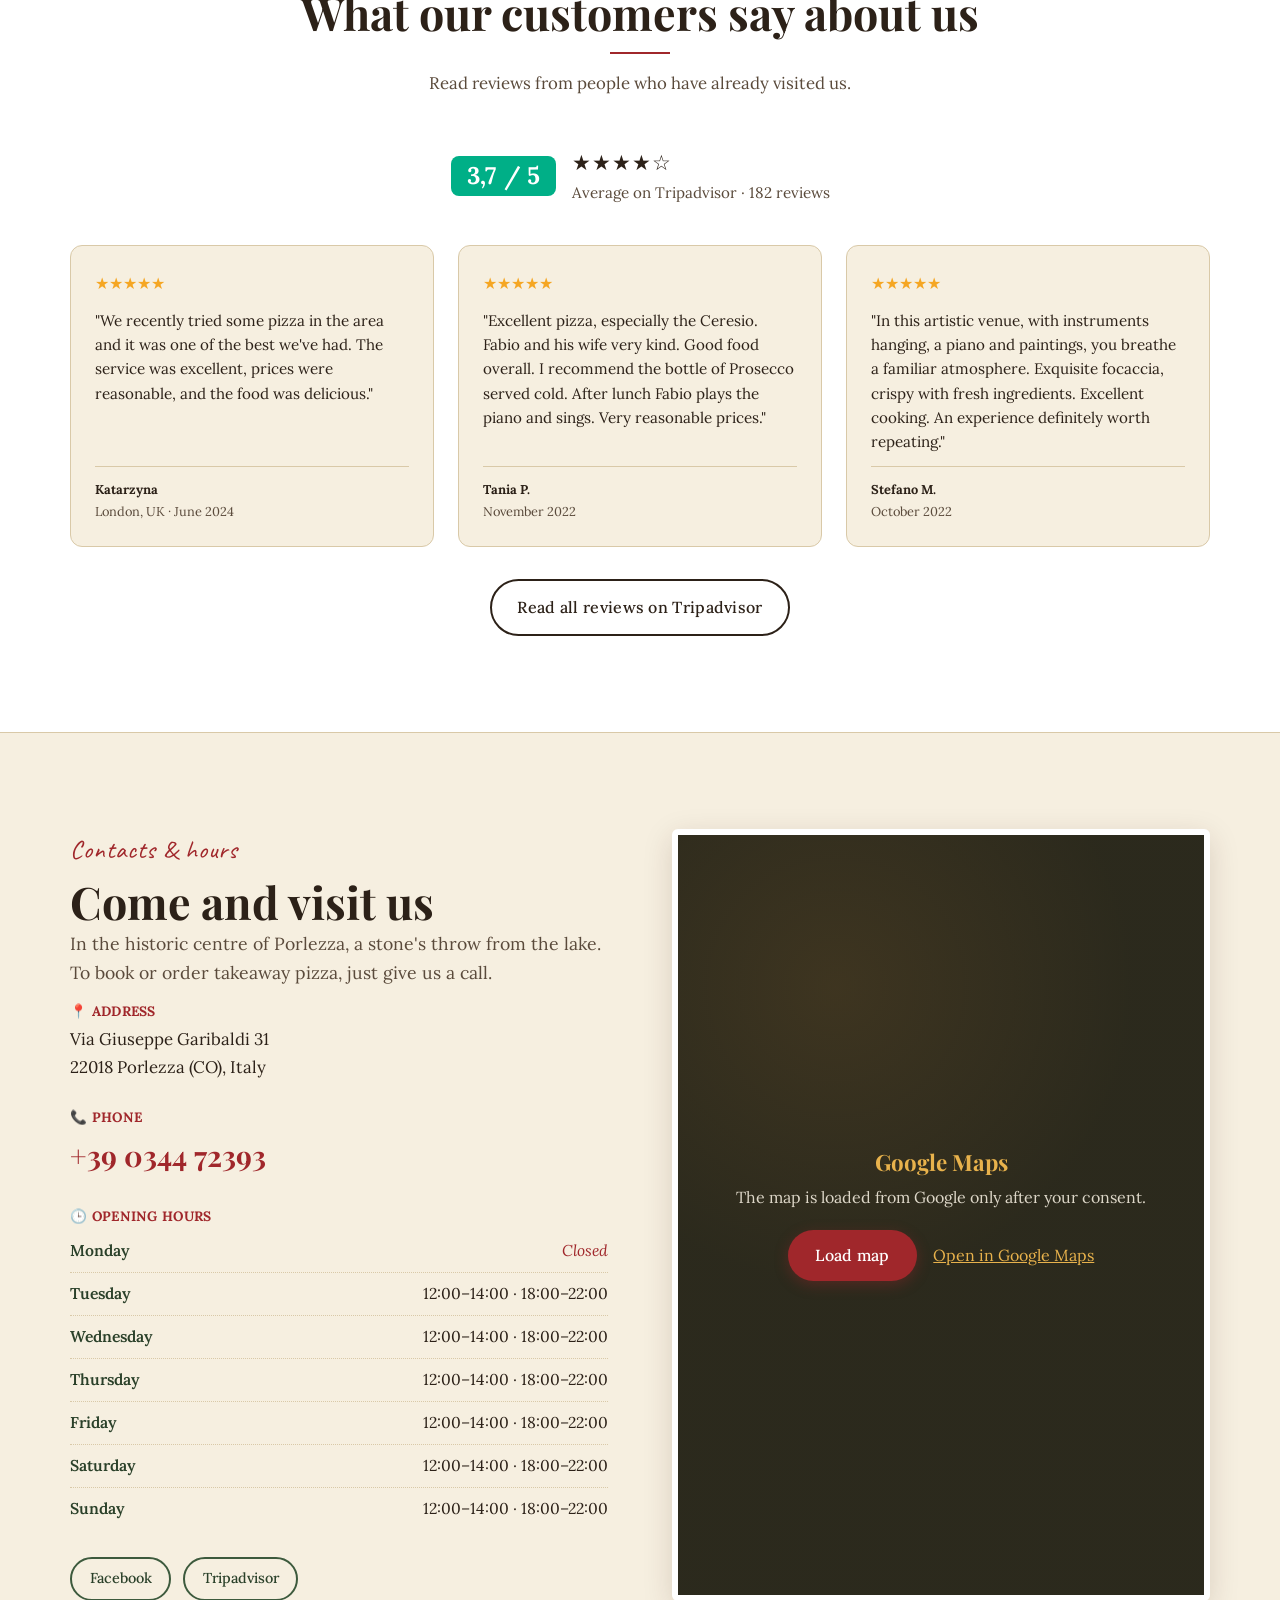
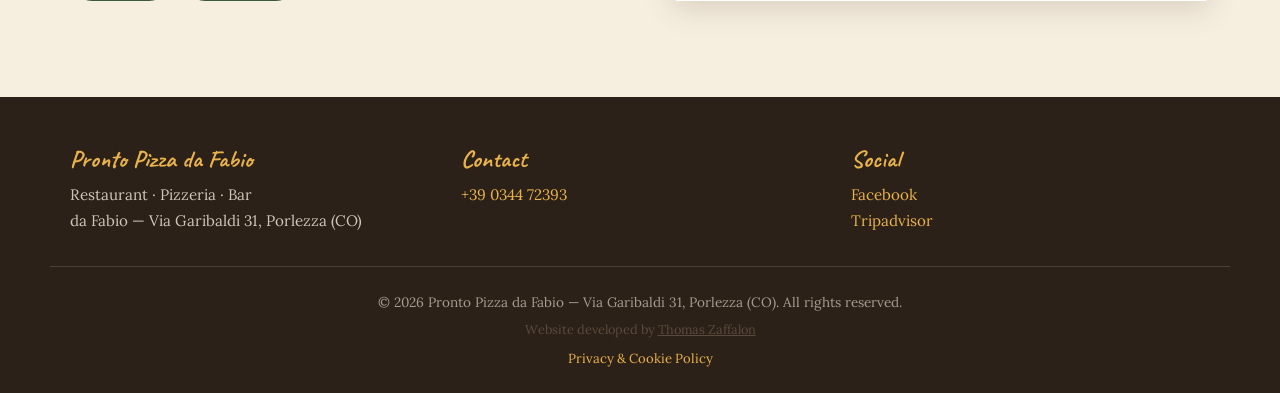
==== commit e02f71d7: "added video" ====
--- a/index.html
+++ b/index.html
@@ -263,6 +263,27 @@
     </div>
 </section>
 
+<!-- Video: Fabio che canta -->
+<section class="section video-section" id="video" aria-label="Fabio che canta">
+    <div class="container">
+        <div class="section-head">
+            <p class="eyebrow" data-i18n="video.eyebrow">Un momento di casa</p>
+            <h2 data-i18n="video.title">Quando Fabio attacca a cantare</h2>
+            <p class="section-sub" data-i18n="video.sub">Capita che, a fine serata, Fabio prenda il microfono e parta una canzone insieme ai clienti. Niente di che — ma è proprio questa l'aria di casa.</p>
+        </div>
+
+        <div class="video-frame">
+            <video
+                class="video-player"
+                src="img/lasciatemi_cantare.mp4"
+                poster="img/lasciatemi_cantare_poster.jpg"
+                width="478" height="850"
+                autoplay muted loop playsinline controls preload="metadata">
+            </video>
+        </div>
+    </div>
+</section>
+
 <!-- Recensioni -->
 <section class="section reviews" id="recensioni">
     <div class="container">
--- a/css/style.css
+++ b/css/style.css
@@ -539,6 +539,32 @@
 /* ---------- Gallery ---------- */
 .gallery {
     background: linear-gradient(180deg, var(--paper) 0%, var(--cream-2) 100%);
+}
+
+/* ---------- Video (Fabio che canta) ---------- */
+.video-section {
+    background: var(--cream-2);
+}
+.video-frame {
+    max-width: 320px;
+    margin: 0 auto;
+    border-radius: var(--radius);
+    overflow: hidden;
+    box-shadow: var(--shadow);
+    background: #000;
+    border: 6px solid #fff;
+    transform: rotate(-1deg);
+    transition: transform .3s ease;
+}
+.video-frame:hover {
+    transform: rotate(0);
+}
+.video-player {
+    display: block;
+    width: 100%;
+    height: auto;
+    aspect-ratio: 478 / 850;
+    background: #000;
 }
 .gallery-grid {
     display: grid;
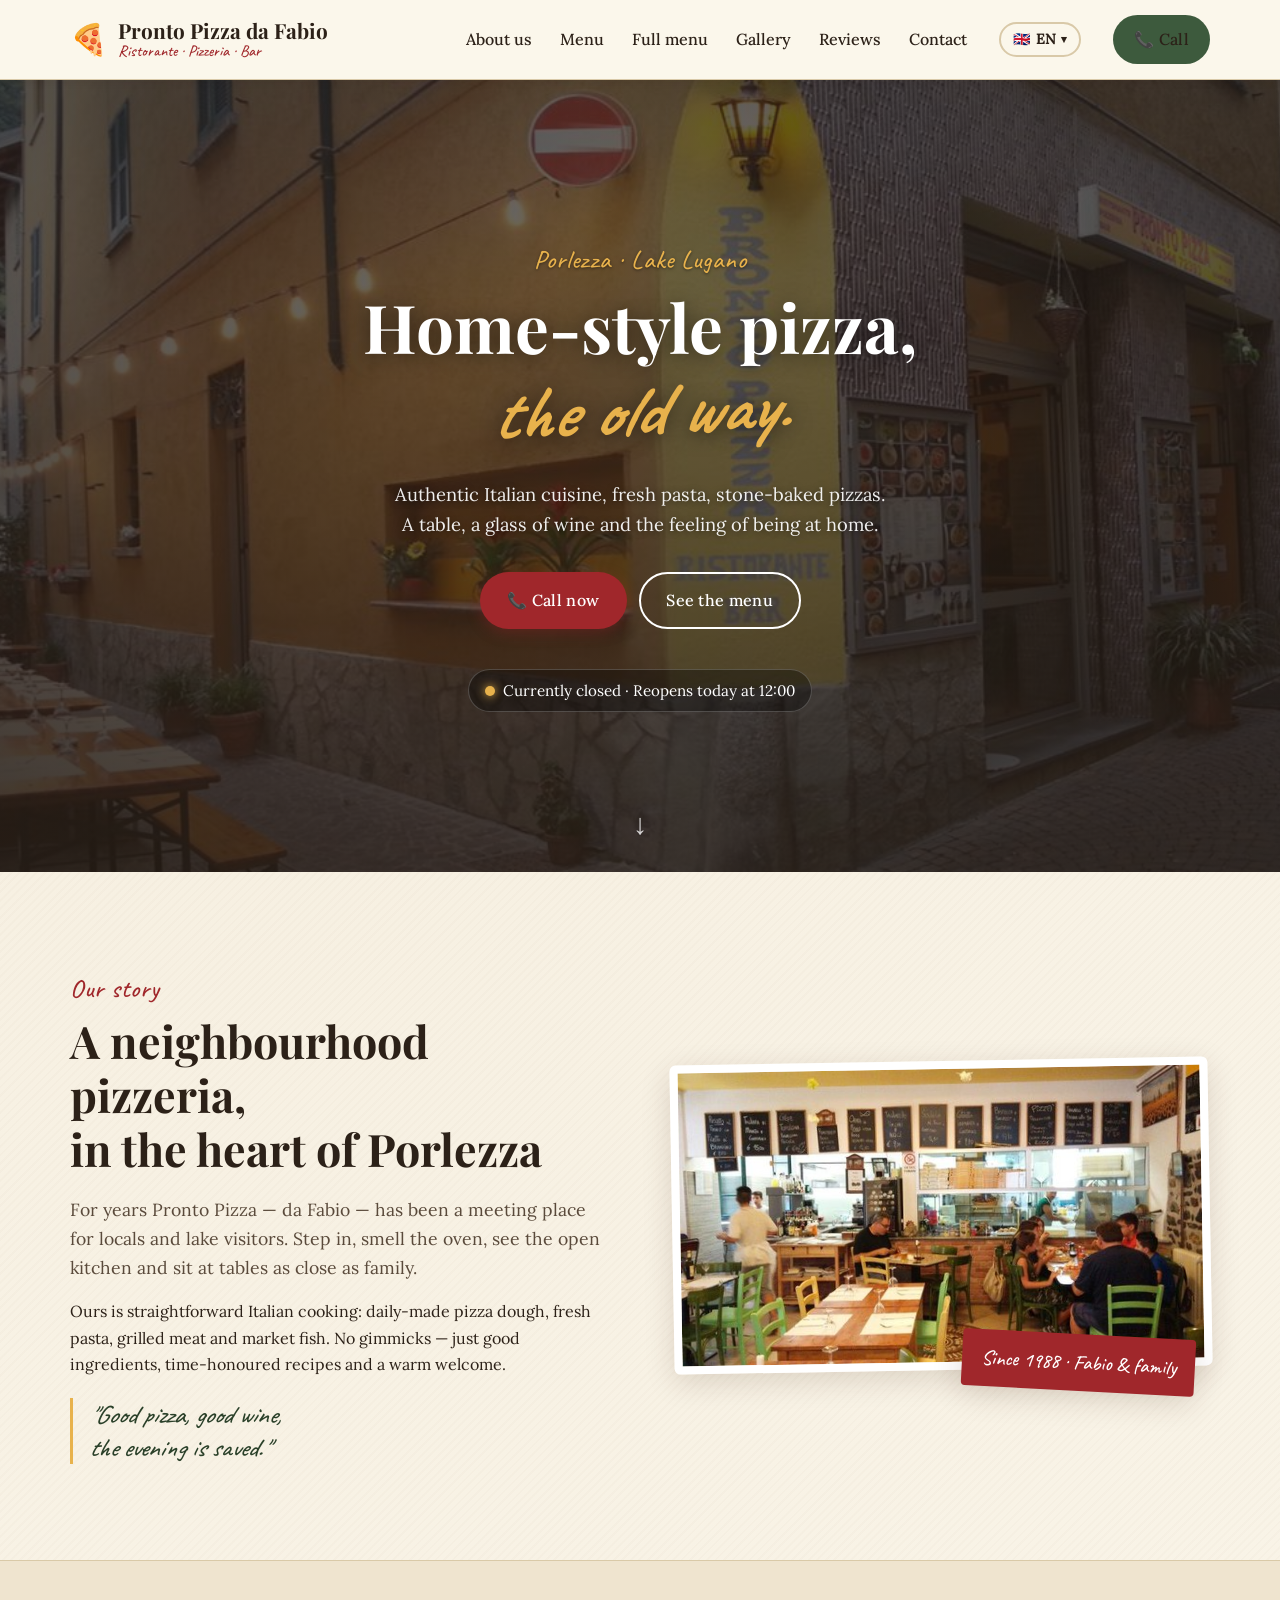
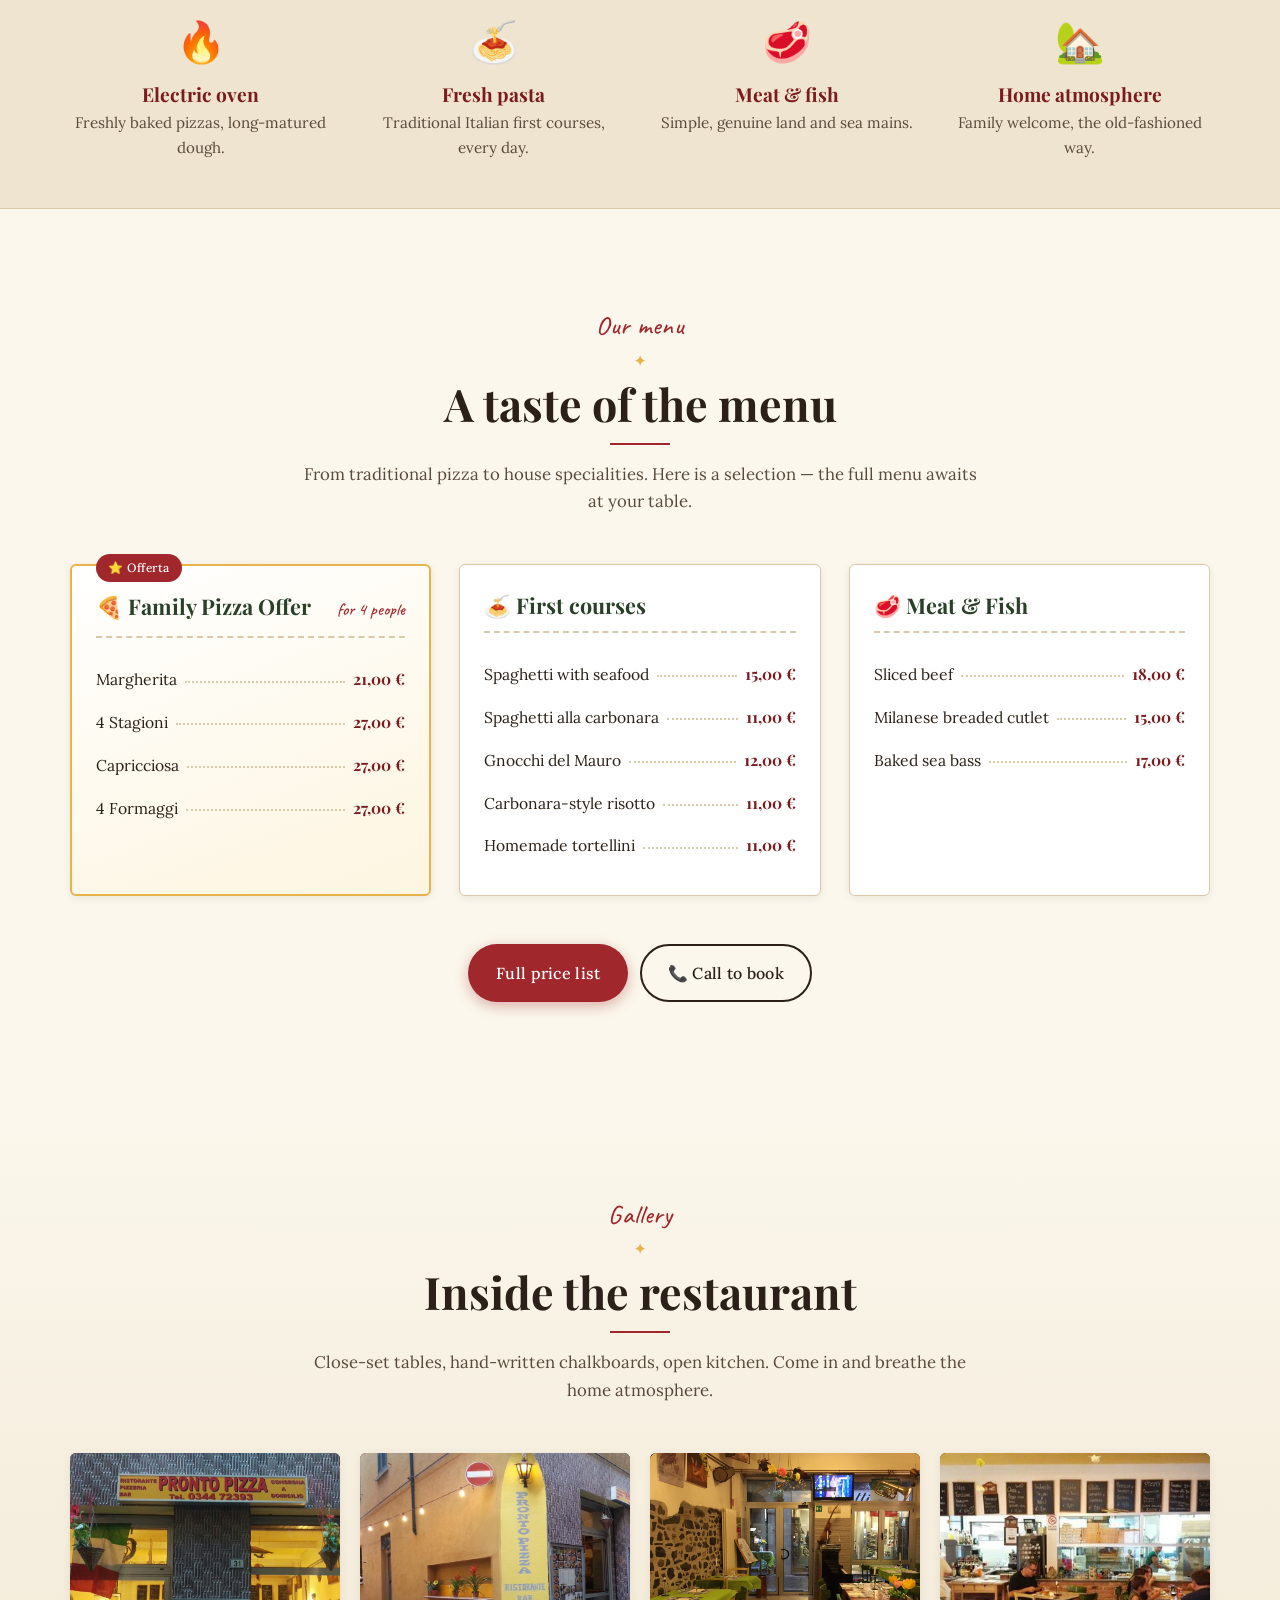
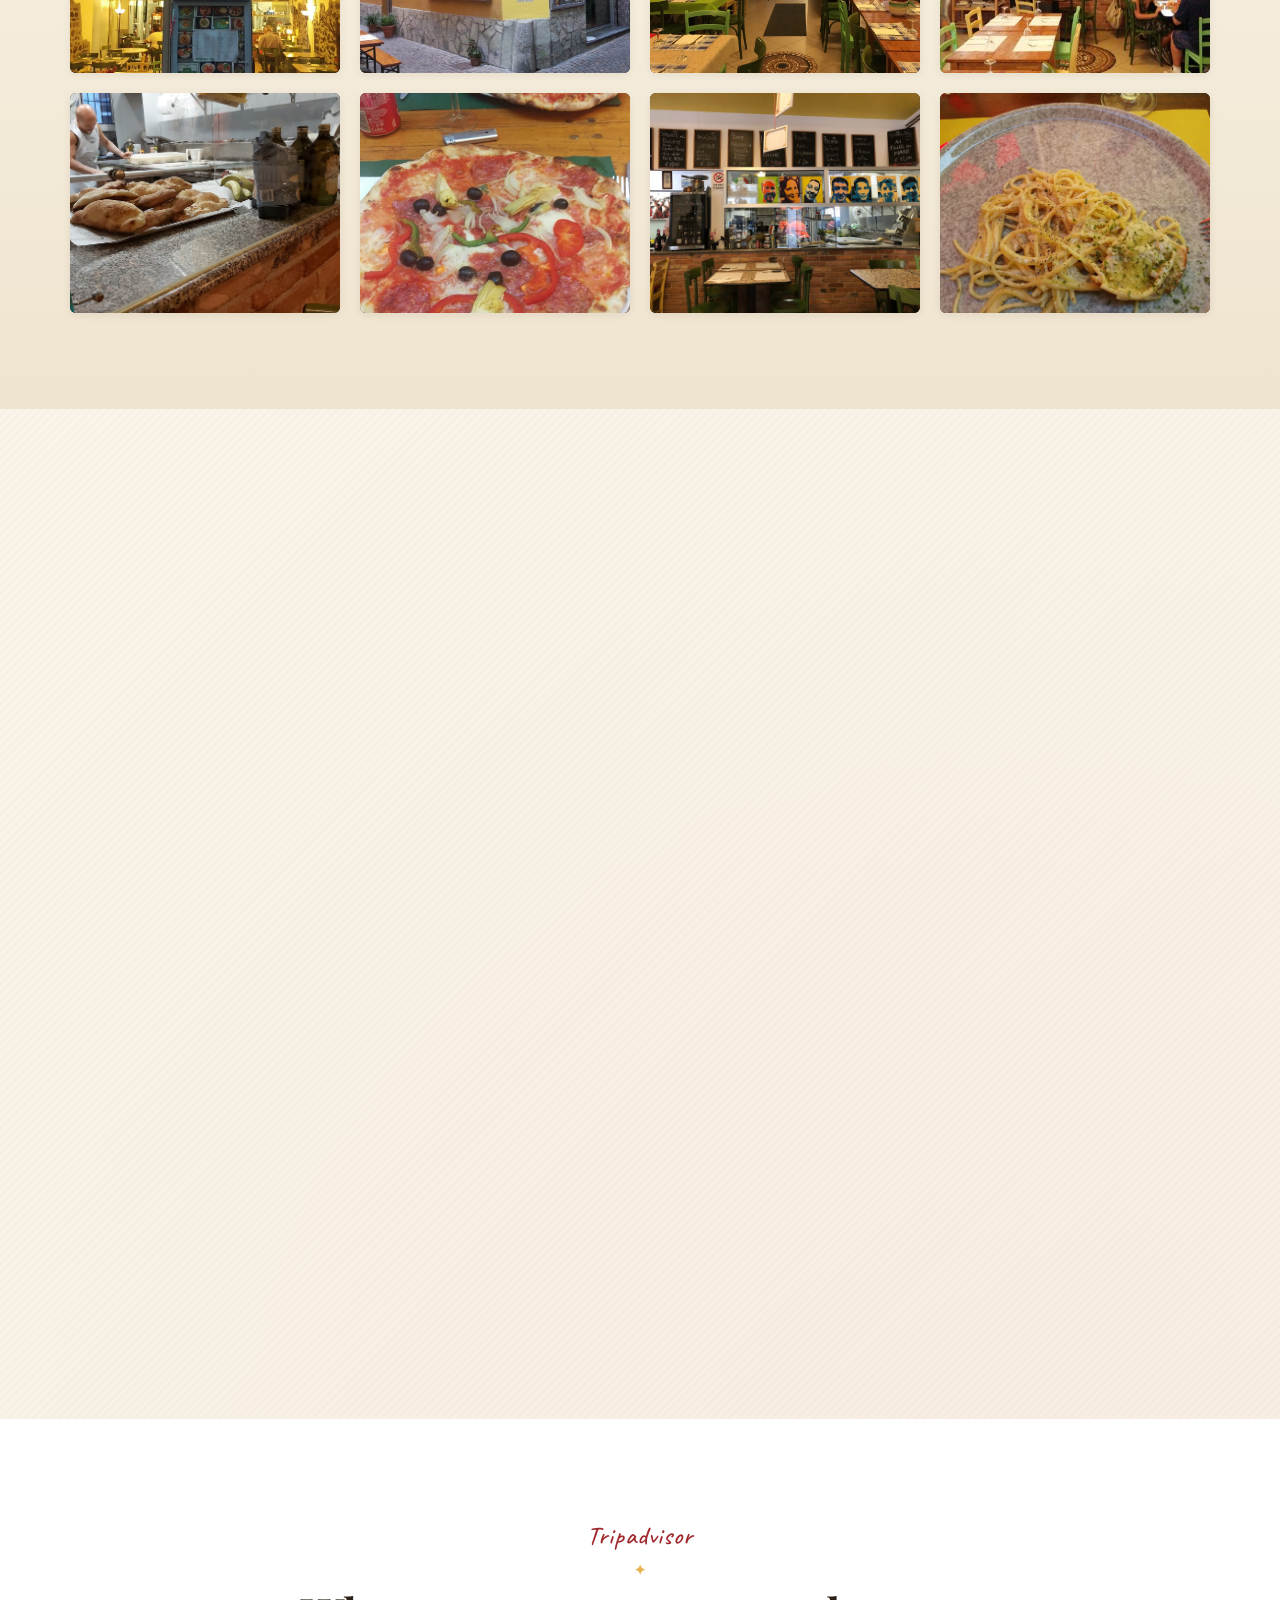
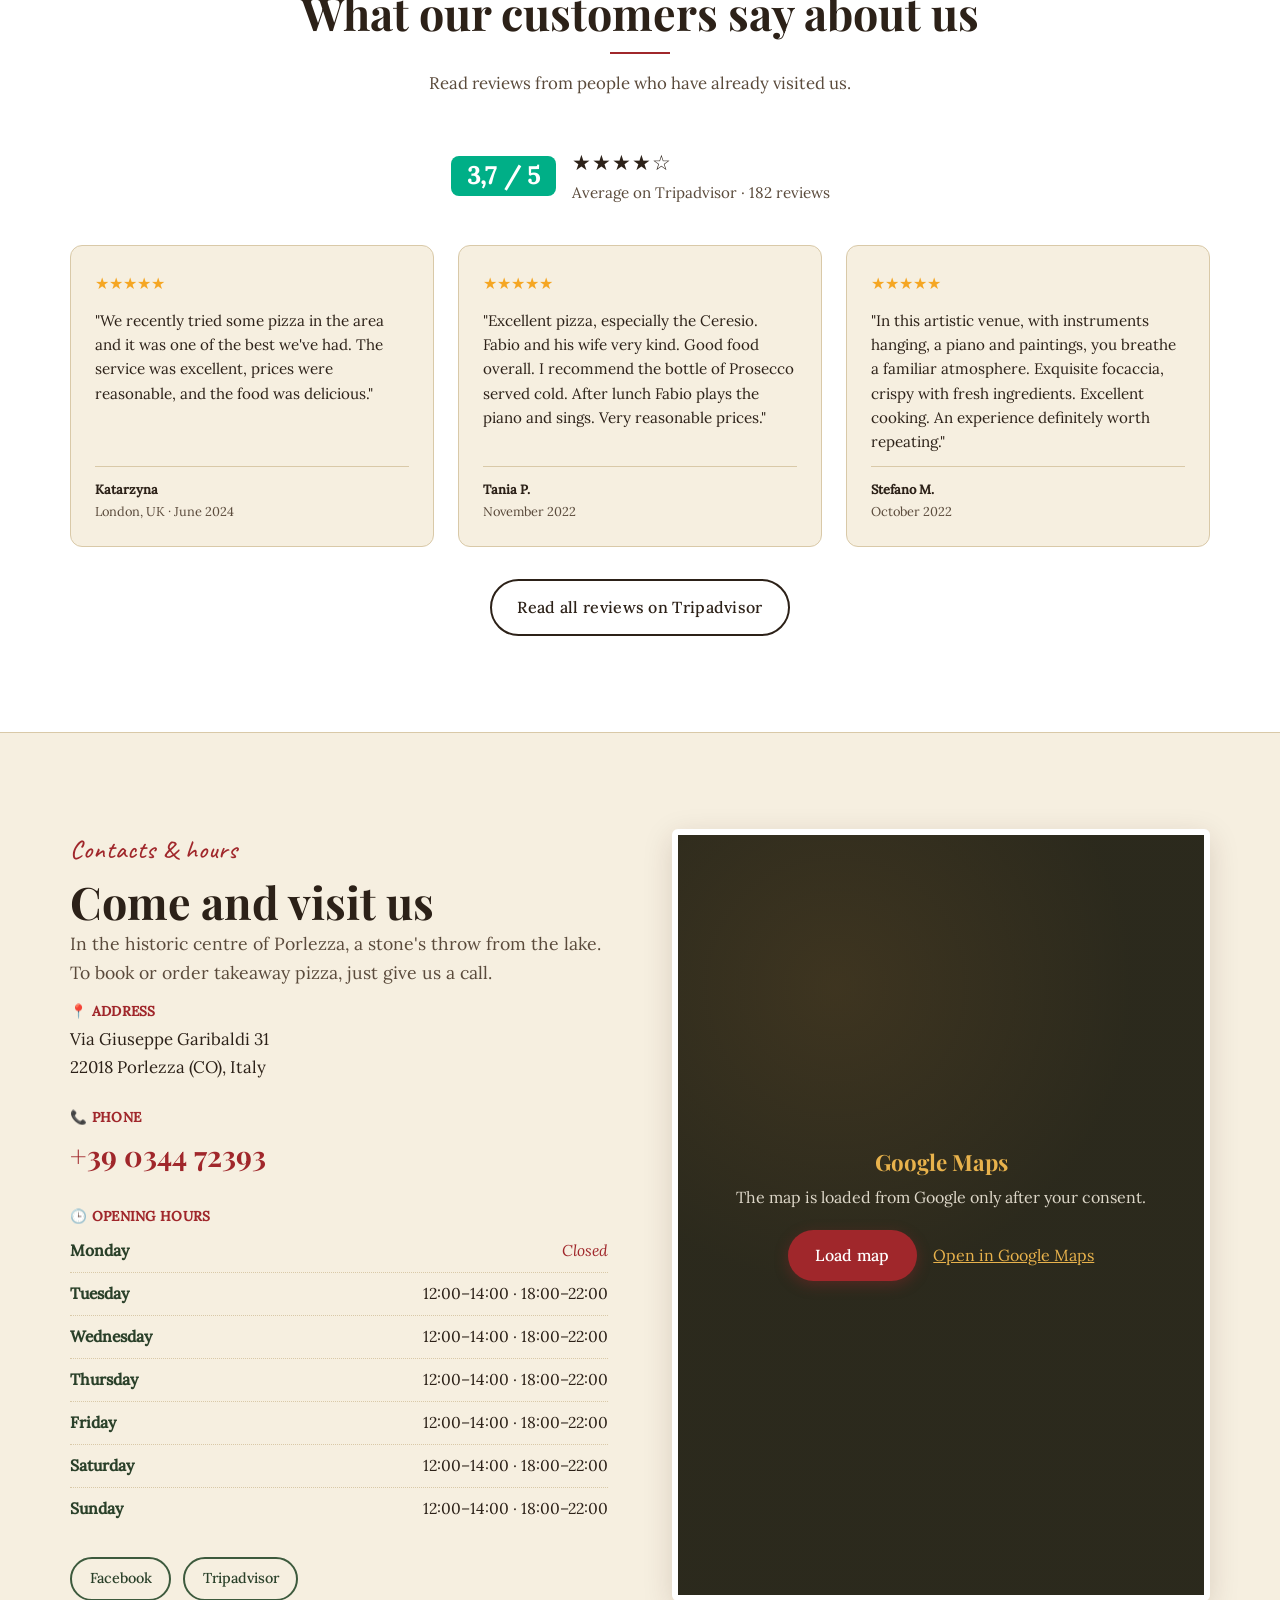
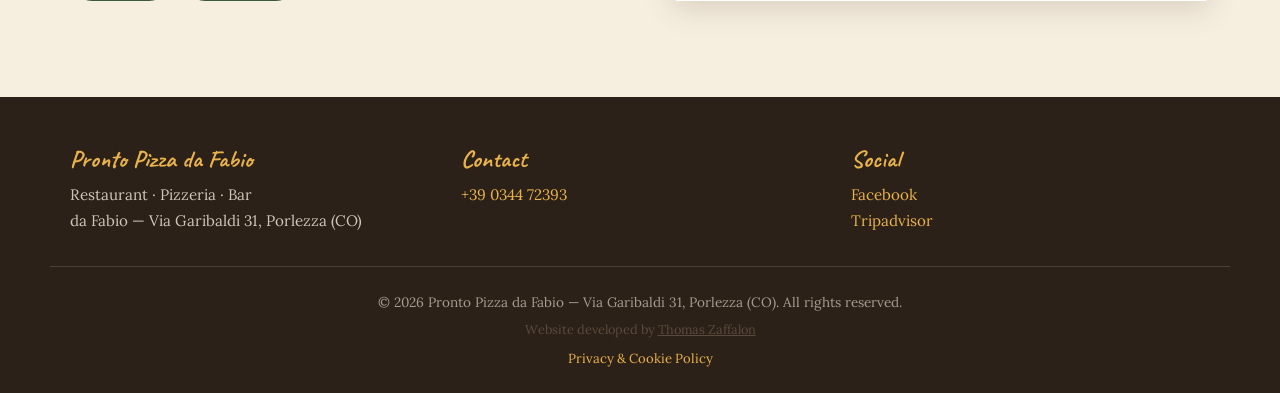
==== commit 48a9a82b: "madded fonts" ====
--- a/index.html
+++ b/index.html
@@ -21,10 +21,8 @@
     <meta property="og:locale" content="it_IT">
     <meta property="og:url" content="https://ristoranteppdafabio.it/">
 
-    <!-- Fonts -->
-    <link rel="preconnect" href="https://fonts.googleapis.com">
-    <link rel="preconnect" href="https://fonts.gstatic.com" crossorigin>
-    <link href="https://fonts.googleapis.com/css2?family=Playfair+Display:ital,wght@0,500;0,700;1,500&family=Caveat:wght@500;700&family=Lora:ital,wght@0,400;0,500;1,400&display=swap" rel="stylesheet">
+    <!-- Fonts (self-hosted, nessuna chiamata a Google) -->
+    <link rel="stylesheet" href="css/fonts.css">
 
     <!-- Stylesheet -->
     <link rel="stylesheet" href="css/style.css">
--- a/css/fonts.css
+++ b/css/fonts.css
@@ -0,0 +1,69 @@
+/* =========================================================
+   Font ospitati localmente (self-hosted)
+   Sostituiscono Google Fonts per non trasmettere l'IP
+   dei visitatori a Google (privacy / GDPR).
+   I file .woff2 vanno messi nella cartella /fonts alla
+   radice del sito. Vedi le istruzioni nel README-fonts.
+   ========================================================= */
+
+/* ---------- Playfair Display (titoli) ---------- */
+@font-face {
+    font-family: 'Playfair Display';
+    font-style: normal;
+    font-weight: 500;
+    font-display: swap;
+    src: url('../fonts/playfair-display-500.woff2') format('woff2');
+}
+@font-face {
+    font-family: 'Playfair Display';
+    font-style: normal;
+    font-weight: 700;
+    font-display: swap;
+    src: url('../fonts/playfair-display-700.woff2') format('woff2');
+}
+@font-face {
+    font-family: 'Playfair Display';
+    font-style: italic;
+    font-weight: 500;
+    font-display: swap;
+    src: url('../fonts/playfair-display-500-italic.woff2') format('woff2');
+}
+
+/* ---------- Caveat (scritte a mano) ---------- */
+@font-face {
+    font-family: 'Caveat';
+    font-style: normal;
+    font-weight: 500;
+    font-display: swap;
+    src: url('../fonts/caveat-500.woff2') format('woff2');
+}
+@font-face {
+    font-family: 'Caveat';
+    font-style: normal;
+    font-weight: 700;
+    font-display: swap;
+    src: url('../fonts/caveat-700.woff2') format('woff2');
+}
+
+/* ---------- Lora (testo) ---------- */
+@font-face {
+    font-family: 'Lora';
+    font-style: normal;
+    font-weight: 400;
+    font-display: swap;
+    src: url('../fonts/lora-400.woff2') format('woff2');
+}
+@font-face {
+    font-family: 'Lora';
+    font-style: normal;
+    font-weight: 500;
+    font-display: swap;
+    src: url('../fonts/lora-500.woff2') format('woff2');
+}
+@font-face {
+    font-family: 'Lora';
+    font-style: italic;
+    font-weight: 400;
+    font-display: swap;
+    src: url('../fonts/lora-400-italic.woff2') format('woff2');
+}
